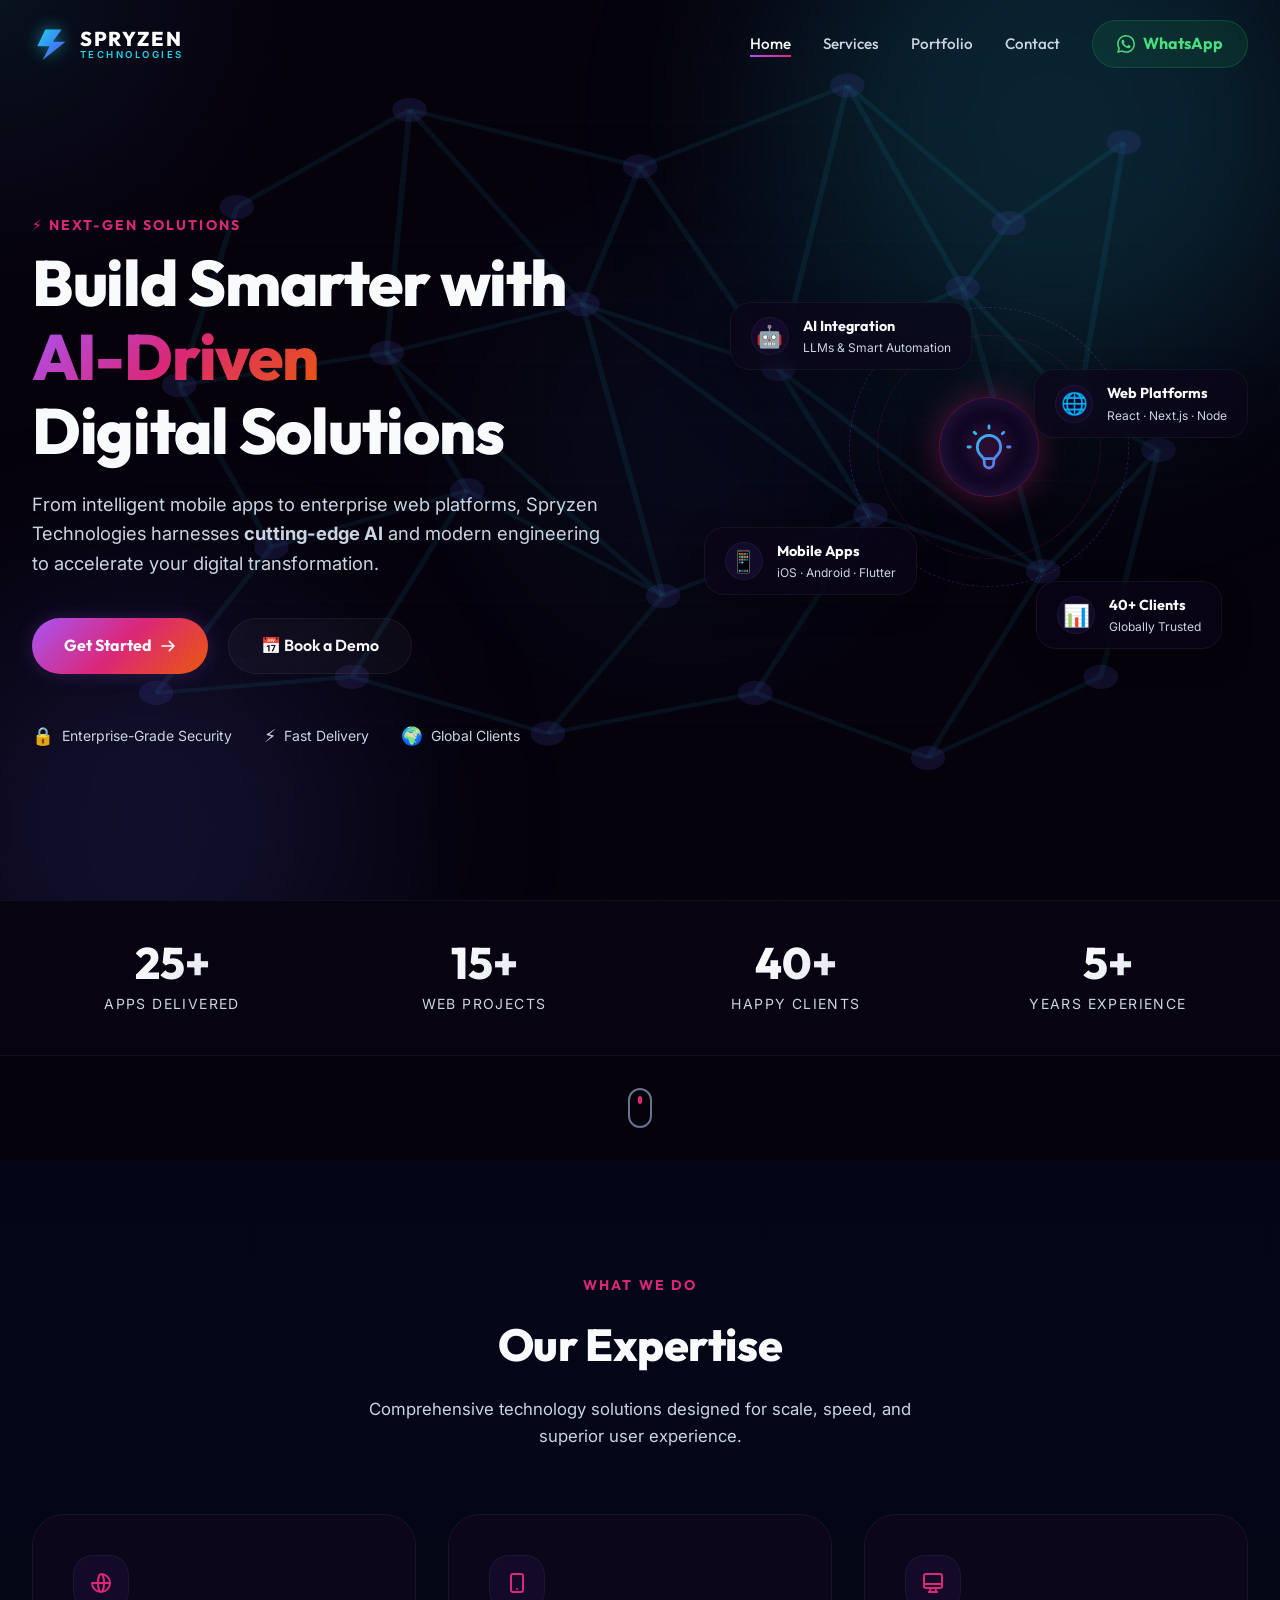
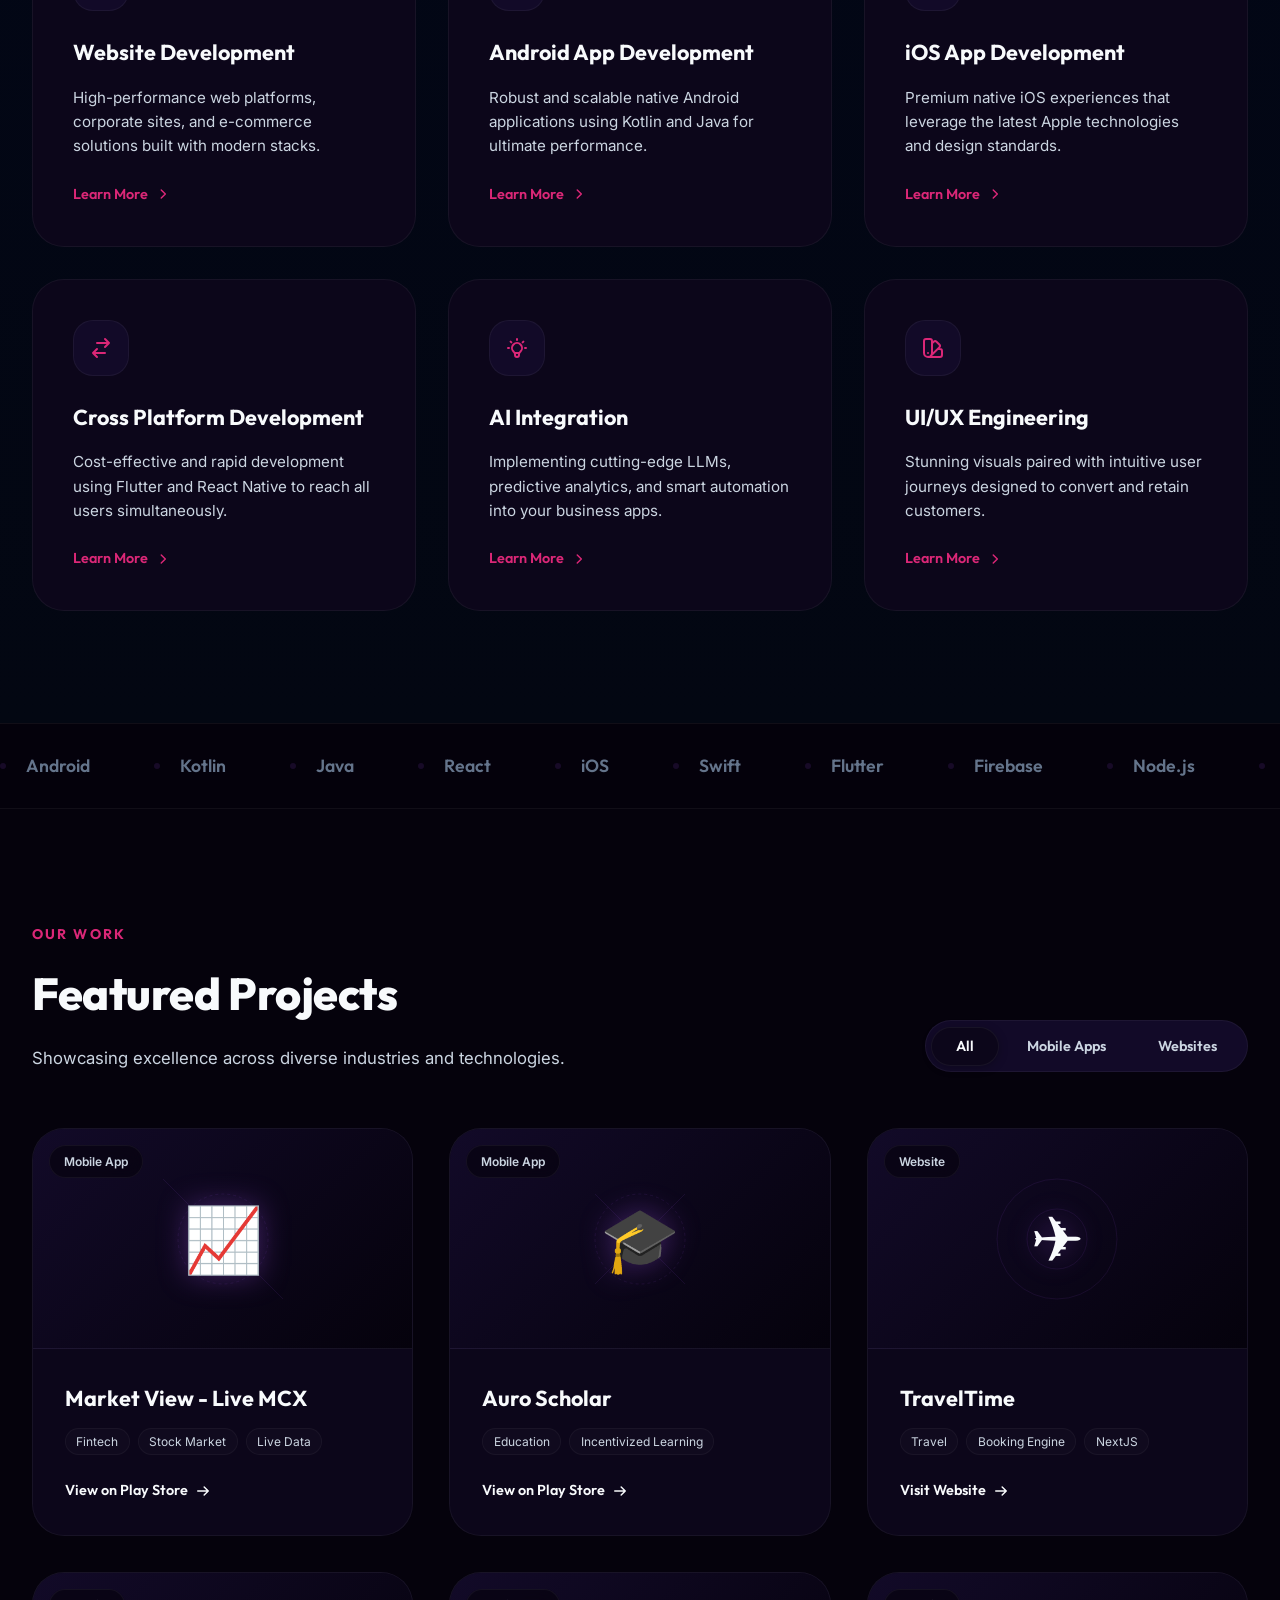
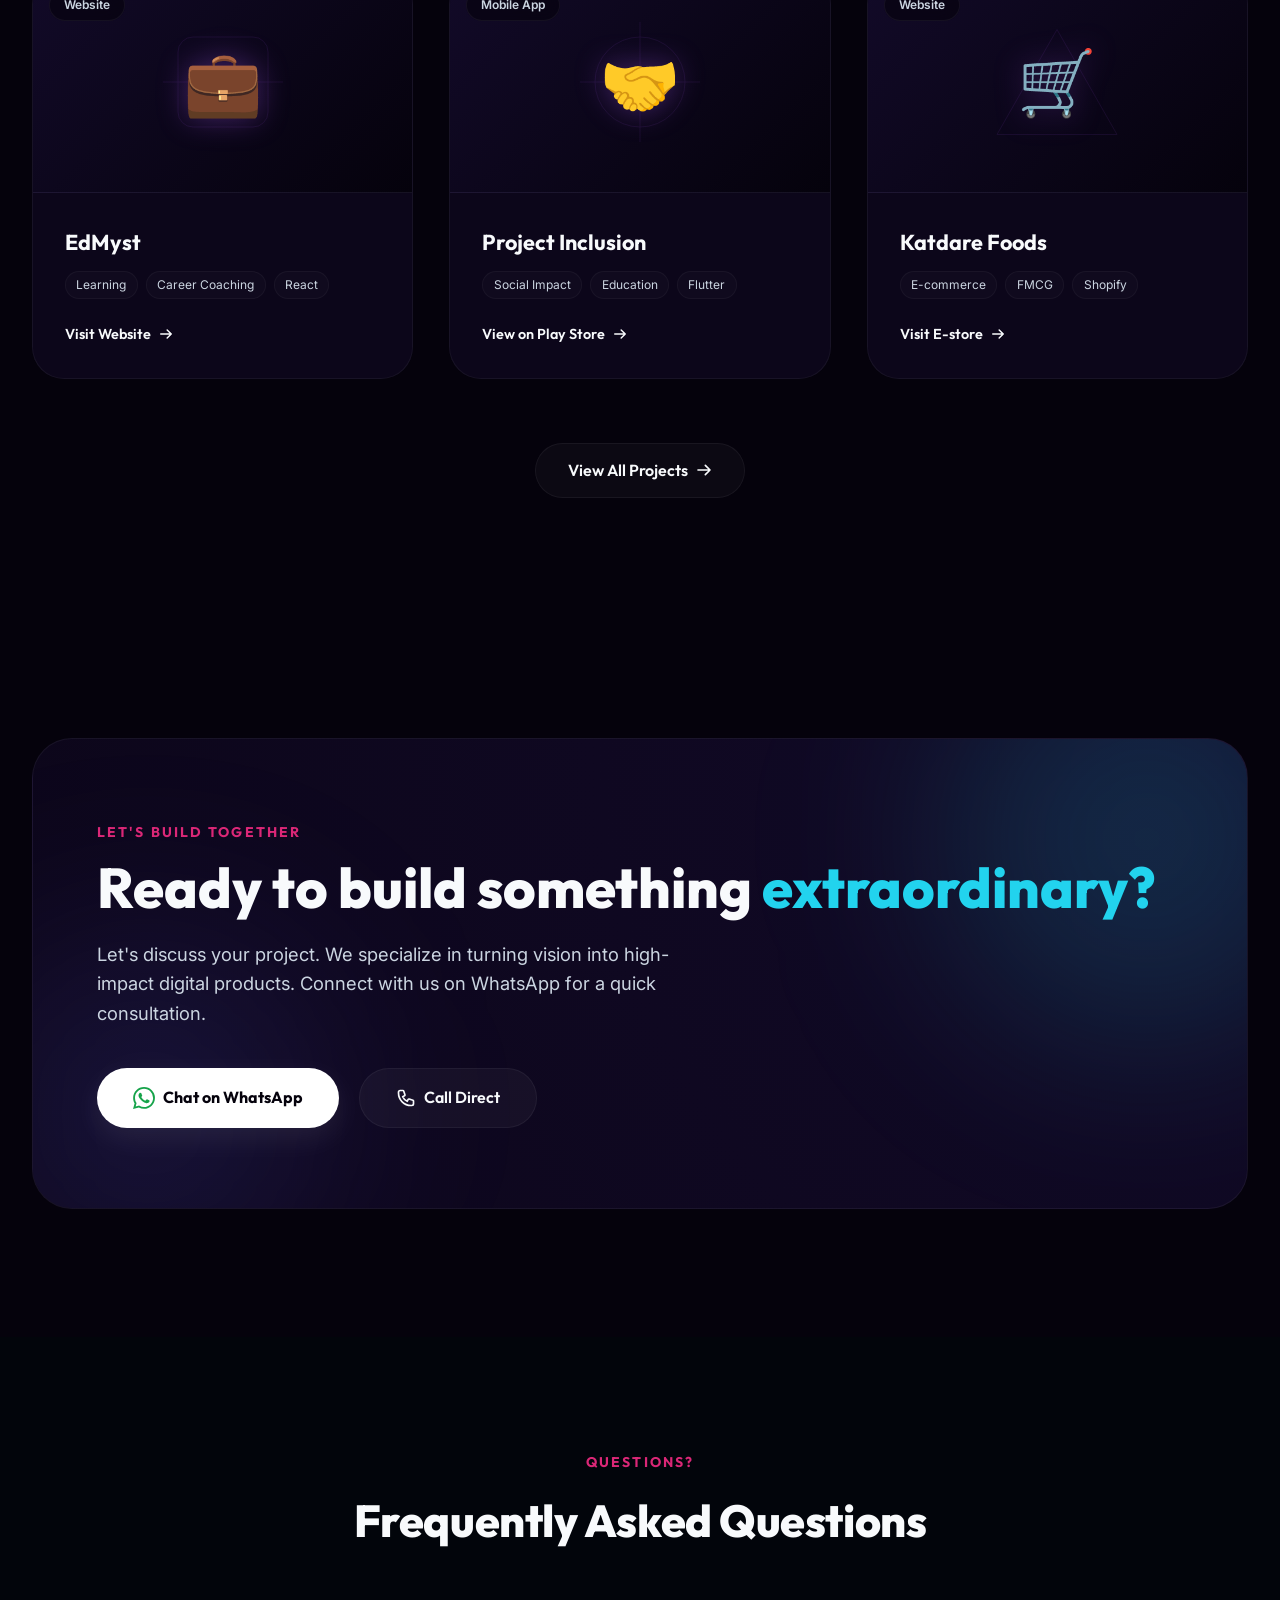
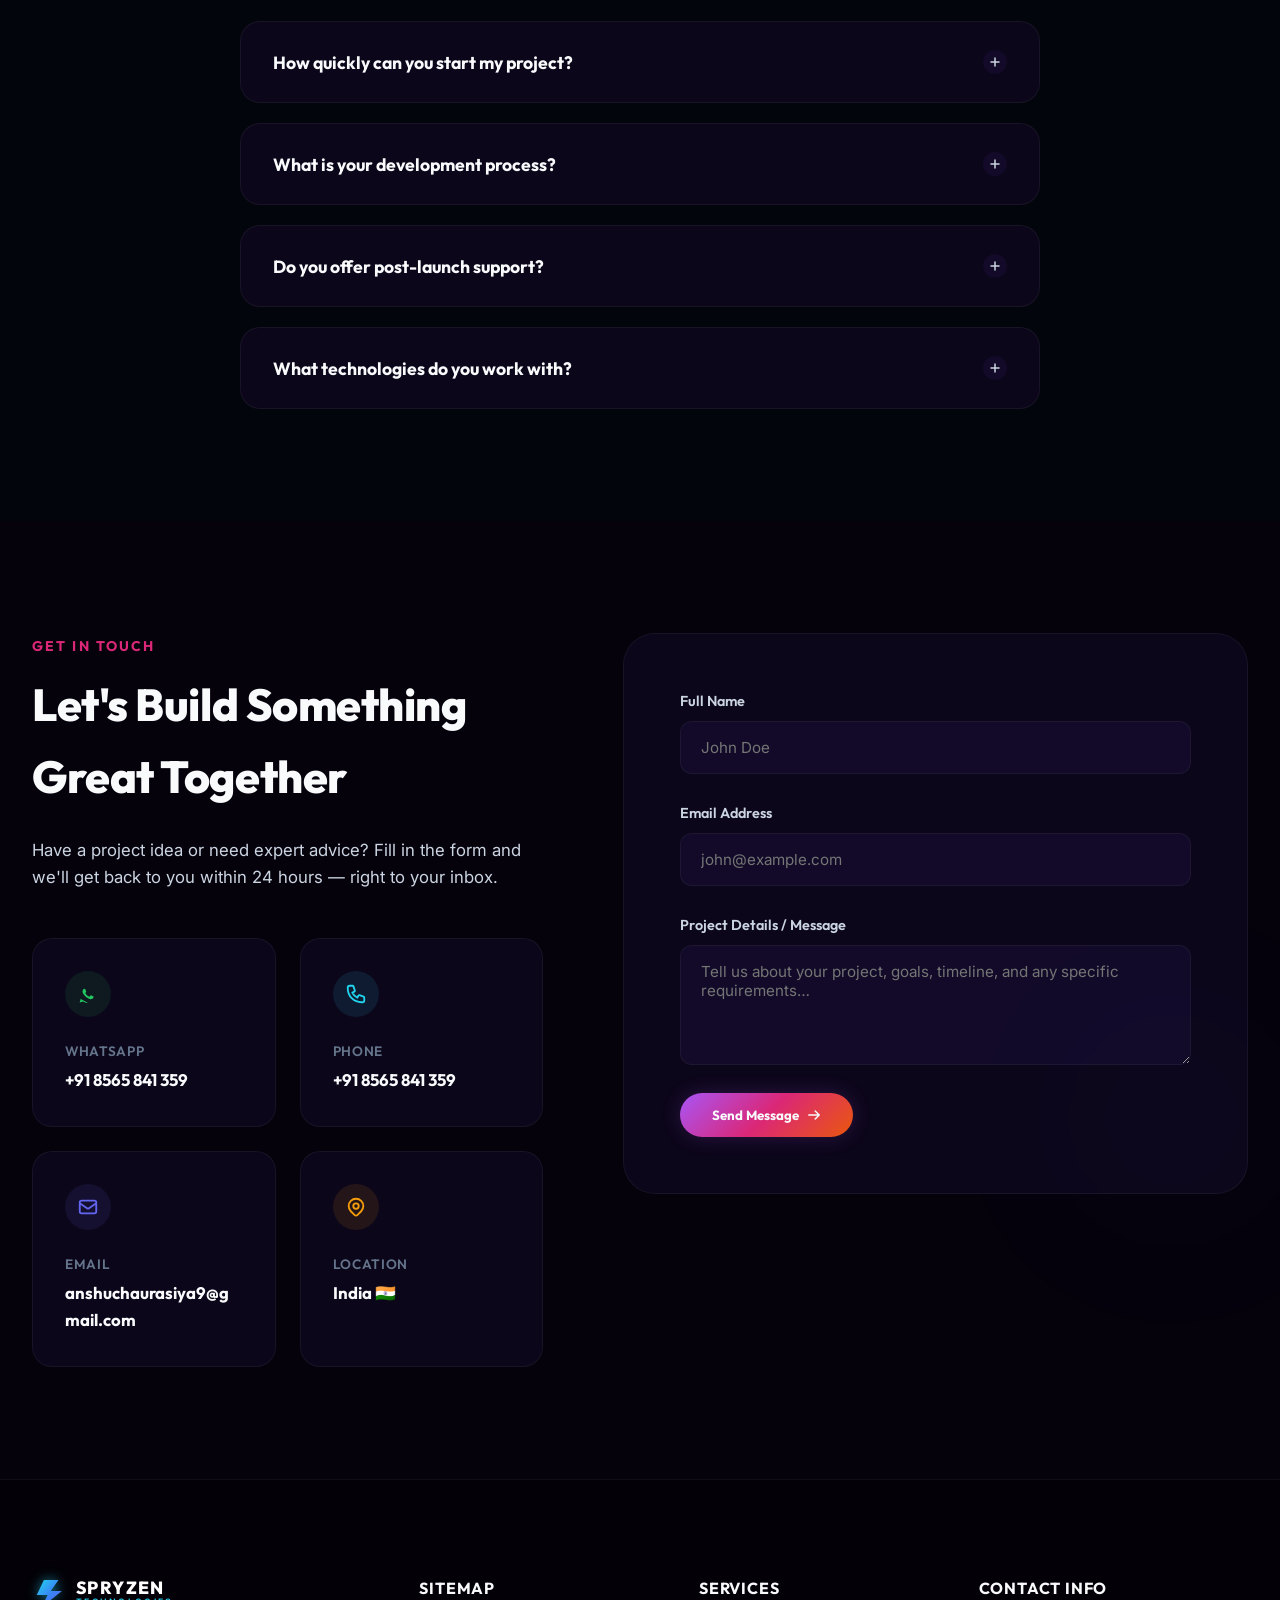
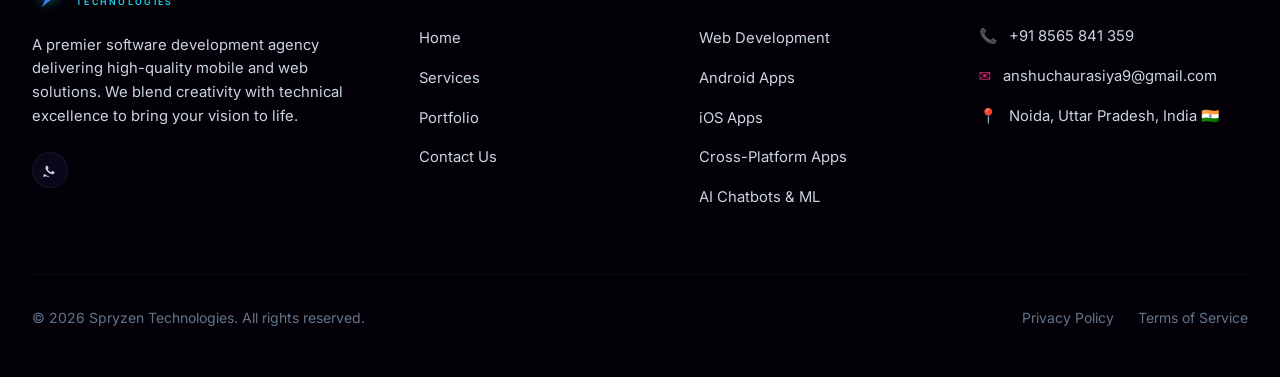
==== index.html @ bd37297d "my website upload" ====
<!DOCTYPE html>
<html lang="en">
<head>
    <meta charset="UTF-8">
    <meta name="viewport" content="width=device-width, initial-scale=1.0">
    <meta name="description" content="Spryzen Technologies — Premier software development agency delivering high-performance mobile apps, web platforms, and AI-integrated solutions.">
    <title>Spryzen Technologies | Excellence in Development</title>
    <link rel="stylesheet" href="style.css">
    <script src="script.js" defer></script>
</head>
<body>

    <!-- Custom Cursor Glow -->
    <div class="cursor-glow" aria-hidden="true"></div>

    <!-- Navigation Bar -->
    <nav class="nav" aria-label="Main navigation">
        <div class="container nav-inner">
            <a href="index.html" class="logo-wrapper" aria-label="Spryzen Technologies home">
                <!-- Vector Gradient Logo -->
                <svg viewBox="0 0 100 100" width="38" height="38" style="filter: drop-shadow(0 0 8px rgba(34,211,238,0.55));">
                    <defs>
                        <linearGradient id="logoGrad" x1="0%" y1="0%" x2="100%" y2="100%">
                            <stop offset="0%" stop-color="#22d3ee" />
                            <stop offset="55%" stop-color="#3b82f6" />
                            <stop offset="100%" stop-color="#6366f1" />
                        </linearGradient>
                    </defs>
                    <path d="M35 12 L78 12 L55 44 L88 44 L28 92 L46 56 L14 56 Z" fill="url(#logoGrad)" />
                </svg>
                <div style="display: flex; flex-direction: column; gap: 1px; line-height: 1;">
                    <span style="font-family: 'Outfit', sans-serif; font-weight: 800; font-size: 1.25rem; letter-spacing: 0.08em; color: #ffffff;">SPRYZEN</span>
                    <span style="font-size: 0.6rem; letter-spacing: 0.26em; font-weight: 600; color: #22d3ee; text-transform: uppercase;">TECHNOLOGIES</span>
                </div>
            </a>

            <!-- Desktop Links -->
            <ul class="nav-links nav-links-desktop" role="list">
                <li><a href="#home" class="nav-link nav-link-active">Home</a></li>
                <li><a href="#services" class="nav-link">Services</a></li>
                <li><a href="#portfolio" class="nav-link">Portfolio</a></li>
                <li><a href="#contact" class="nav-link">Contact</a></li>
                <li>
                    <a id="nav-whatsapp-btn" href="https://wa.me/918565841359" target="_blank" rel="noopener noreferrer" class="btn-whatsapp">
                        <!-- WhatsApp SVGA Icon -->
                        <svg width="18" height="18" fill="currentColor" viewBox="0 0 24 24">
                            <path d="M17.472 14.382c-.297-.149-1.758-.867-2.03-.967-.273-.099-.471-.148-.67.15-.197.297-.767.966-.94 1.164-.173.199-.347.223-.644.075-.297-.15-1.255-.463-2.39-1.475-.883-.788-1.48-1.761-1.653-2.059-.173-.297-.018-.458.13-.606.134-.133.298-.347.446-.52.149-.174.198-.298.298-.497.099-.198.05-.371-.025-.52-.075-.149-.669-1.612-.916-2.207-.242-.579-.487-.5-.669-.51-.173-.008-.371-.01-.57-.01-.198 0-.52.074-.792.372-.272.297-1.04 1.016-1.04 2.479 0 1.462 1.065 2.875 1.213 3.074.149.198 2.096 3.2 5.077 4.487.709.306 1.262.489 1.694.625.712.227 1.36.195 1.871.118.571-.085 1.758-.719 2.006-1.413.248-.694.248-1.289.173-1.413-.074-.124-.272-.198-.57-.347m-5.421 7.403h-.004a9.87 9.87 0 01-5.031-1.378l-.361-.214-3.741.982.998-3.648-.235-.374a9.86 9.86 0 01-1.51-5.26c.001-5.45 4.436-9.884 9.888-9.884 2.64 0 5.122 1.03 6.988 2.898a9.825 9.825 0 012.893 6.994c-.003 5.45-4.437 9.884-9.885 9.884m8.413-18.297A11.815 11.815 0 0012.05 0C5.495 0 .16 5.335.157 11.892c0 2.096.547 4.142 1.588 5.945L.057 24l6.305-1.654a11.882 11.882 0 005.683 1.448h.005c6.554 0 11.89-5.335 11.893-11.893a11.821 11.821 0 00-3.48-8.413Z"/>
                        </svg>
                        <span>WhatsApp</span>
                    </a>
                </li>
            </ul>

            <!-- Mobile Hamburger Button -->
            <button class="hamburger" aria-label="Open menu" aria-expanded="false">
                <span class="ham-line"></span>
                <span class="ham-line"></span>
                <span class="ham-line"></span>
            </button>
        </div>
    </nav>

    <!-- Mobile Navigation Overlay -->
    <ul class="nav-links-mobile nav-links" role="list">
        <li><a href="#home" class="nav-link nav-link-active">Home</a></li>
        <li><a href="#services" class="nav-link">Services</a></li>
        <li><a href="#portfolio" class="nav-link">Portfolio</a></li>
        <li><a href="#contact" class="nav-link">Contact</a></li>
        <li>
            <a href="https://wa.me/918565841359" target="_blank" rel="noopener noreferrer" class="btn-whatsapp">
                <svg width="18" height="18" fill="currentColor" viewBox="0 0 24 24">
                    <path d="M17.472 14.382c-.297-.149-1.758-.867-2.03-.967-.273-.099-.471-.148-.67.15-.197.297-.767.966-.94 1.164-.173.199-.347.223-.644.075-.297-.15-1.255-.463-2.39-1.475-.883-.788-1.48-1.761-1.653-2.059-.173-.297-.018-.458.13-.606.134-.133.298-.347.446-.52.149-.174.198-.298.298-.497.099-.198.05-.371-.025-.52-.075-.149-.669-1.612-.916-2.207-.242-.579-.487-.5-.669-.51-.173-.008-.371-.01-.57-.01-.198 0-.52.074-.792.372-.272.297-1.04 1.016-1.04 2.479 0 1.462 1.065 2.875 1.213 3.074.149.198 2.096 3.2 5.077 4.487.709.306 1.262.489 1.694.625.712.227 1.36.195 1.871.118.571-.085 1.758-.719 2.006-1.413.248-.694.248-1.289.173-1.413-.074-.124-.272-.198-.57-.347m-5.421 7.403h-.004a9.87 9.87 0 01-5.031-1.378l-.361-.214-3.741.982.998-3.648-.235-.374a9.86"/>
                </svg>
                <span>WhatsApp</span>
            </a>
        </li>
    </ul>

    <!-- Hero Section -->
    <header id="home" class="hero">
        <!-- Grid Background -->
        <div class="hero-grid-bg" aria-hidden="true"></div>

        <!-- Glowing Ambient Orbs -->
        <div class="orb orb-cyan" style="width: 550px; height: 550px; top: -150px; right: -50px;" aria-hidden="true"></div>
        <div class="orb orb-indigo" style="width: 450px; height: 450px; bottom: -150px; left: -80px;" aria-hidden="true"></div>
        <div class="orb orb-blue" style="width: 350px; height: 350px; top: 30%; left: 40%; opacity: 0.45;" aria-hidden="true"></div>

        <!-- Neural network graphic -->
        <svg class="hero-neural-svg" viewBox="0 0 100 100" preserveAspectRatio="none" aria-hidden="true">
            <line x1="15" y1="20" x2="30" y2="8" />
            <line x1="30" y1="8" x2="50" y2="15" />
            <line x1="50" y1="15" x2="68" y2="5" />
            <line x1="68" y1="5" x2="82" y2="22" />
            <line x1="82" y1="22" x2="92" y2="12" />
            <line x1="15" y1="20" x2="10" y2="42" />
            <line x1="30" y1="8" x2="28" y2="38" />
            <line x1="50" y1="15" x2="45" y2="32" />
            <line x1="68" y1="5" x2="62" y2="40" />
            <line x1="82" y1="22" x2="78" y2="30" />
            <line x1="92" y1="12" x2="88" y2="45" />
            <line x1="10" y1="42" x2="28" y2="38" />
            <line x1="28" y1="38" x2="45" y2="32" />
            <line x1="45" y1="32" x2="62" y2="40" />
            <line x1="62" y1="40" x2="78" y2="30" />
            <line x1="78" y1="30" x2="88" y2="45" />
            <line x1="10" y1="42" x2="18" y2="62" />
            <line x1="28" y1="38" x2="35" y2="55" />
            <line x1="45" y1="32" x2="52" y2="68" />
            <line x1="62" y1="40" x2="70" y2="58" />
            <line x1="78" y1="30" x2="85" y2="65" />
            <line x1="88" y1="45" x2="95" y2="50" />
            <line x1="18" y1="62" x2="35" y2="55" />
            <line x1="35" y1="55" x2="52" y2="68" />
            <line x1="52" y1="68" x2="70" y2="58" />
            <line x1="70" y1="58" x2="85" y2="65" />
            <line x1="85" y1="65" x2="95" y2="50" />
            <line x1="18" y1="62" x2="8" y2="80" />
            <line x1="35" y1="55" x2="25" y2="78" />
            <line x1="52" y1="68" x2="42" y2="85" />
            <line x1="70" y1="58" x2="60" y2="80" />
            <line x1="85" y1="65" x2="75" y2="88" />
            <line x1="95" y1="50" x2="90" y2="78" />
            <line x1="8" y1="80" x2="25" y2="78" />
            <line x1="25" y1="78" x2="42" y2="85" />
            <line x1="42" y1="85" x2="60" y2="80" />
            <line x1="60" y1="80" x2="75" y2="88" />
            <line x1="75" y1="88" x2="90" y2="78" />
            <line x1="30" y1="8" x2="45" y2="32" />
            <line x1="50" y1="15" x2="62" y2="40" />
            <line x1="68" y1="5" x2="78" y2="30" />
            <line x1="28" y1="38" x2="52" y2="68" />
            <line x1="45" y1="32" x2="70" y2="58" />
            <line x1="62" y1="40" x2="85" y2="65" />

            <!-- Neural nodes -->
            <circle cx="15" cy="20" r="1.5" />
            <circle cx="30" cy="8" r="1.5" />
            <circle cx="50" cy="15" r="1.5" />
            <circle cx="68" cy="5" r="1.5" />
            <circle cx="82" cy="22" r="1.5" />
            <circle cx="92" cy="12" r="1.5" />
            <circle cx="10" cy="42" r="1.5" />
            <circle cx="28" cy="38" r="1.5" />
            <circle cx="45" cy="32" r="1.5" />
            <circle cx="62" cy="40" r="1.5" />
            <circle cx="78" cy="30" r="1.5" />
            <circle cx="88" cy="45" r="1.5" />
            <circle cx="18" cy="62" r="1.5" />
            <circle cx="35" cy="55" r="1.5" />
            <circle cx="52" cy="68" r="1.5" />
            <circle cx="70" cy="58" r="1.5" />
            <circle cx="85" cy="65" r="1.5" />
            <circle cx="95" cy="50" r="1.5" />
            <circle cx="8" cy="80" r="1.5" />
            <circle cx="25" cy="78" r="1.5" />
            <circle cx="42" cy="85" r="1.5" />
            <circle cx="60" cy="80" r="1.5" />
            <circle cx="75" cy="88" r="1.5" />
            <circle cx="90" cy="78" r="1.5" />
        </svg>

        <div class="container hero-container">
            <!-- Hero Left Side Content -->
            <div class="hero-left">
                <span class="section-tag">⚡ Next-Gen Solutions</span>
                <h1 id="hero-heading" class="hero-title font-display">
                    Build Smarter with <span class="hero-title-block"><span class="gradient-text">AI-Driven</span></span> Digital Solutions
                </h1>
                <p class="hero-subtitle">
                    From intelligent mobile apps to enterprise web platforms, Spryzen Technologies harnesses <strong>cutting-edge AI</strong> and modern engineering to accelerate your digital transformation.
                </p>
                <div class="hero-cta-group">
                    <a href="https://wa.me/918565841359" target="_blank" rel="noopener noreferrer" class="btn-primary" id="hero-getstarted-btn">
                        <span>Get Started</span>
                        <svg width="16" height="16" fill="none" viewBox="0 0 24 24" stroke="currentColor" stroke-width="2.5">
                            <path stroke-linecap="round" stroke-linejoin="round" d="M14 5l7 7m0 0l-7 7m7-7H3"/>
                        </svg>
                    </a>
                    <a href="#contact" class="btn-secondary" id="hero-demo-btn">
                        <span>📅 Book a Demo</span>
                    </a>
                </div>
                <!-- Trust Indicators -->
                <div class="hero-trust">
                    <div class="hero-trust-item">
                        <span>🔒</span>
                        <span>Enterprise-Grade Security</span>
                    </div>
                    <div class="hero-trust-item">
                        <span>⚡</span>
                        <span>Fast Delivery</span>
                    </div>
                    <div class="hero-trust-item">
                        <span>🌍</span>
                        <span>Global Clients</span>
                    </div>
                </div>
            </div>

            <!-- Hero Right Side Visuals -->
            <div class="hero-right" aria-hidden="true">
                <div class="hero-ai-orb">
                    <div class="hero-ai-orb-ring"></div>
                    <div class="hero-ai-orb-ring hero-ai-orb-ring-2"></div>
                    <div class="hero-ai-orb-core">
                        <svg width="56" height="56" fill="none" viewBox="0 0 24 24" stroke="url(#aiGrad)" stroke-width="1.2">
                            <defs>
                                <linearGradient id="aiGrad" x1="0" y1="0" x2="1" y2="1">
                                    <stop offset="0%" stop-color="#22d3ee" />
                                    <stop offset="100%" stop-color="#6366f1" />
                                </linearGradient>
                            </defs>
                            <path stroke-linecap="round" stroke-linejoin="round" d="M9.663 17h4.673M12 3v1m6.364 1.636l-.707.707M21 12h-1M4 12H3m3.343-5.657l-.707-.707m2.828 9.9a5 5 0 117.072 0l-.548.547A3.374 3.374 0 0014 18.469V19a2 2 0 11-4 0v-.531c0-.895-.356-1.754-.988-2.386l-.548-.547z"/>
                        </svg>
                    </div>
                </div>

                <!-- Floating Cards -->
                <div class="hero-float-cards">
                    <div class="hfc hfc-1">
                        <span class="hfc-icon">🤖</span>
                        <div>
                            <div class="hfc-title">AI Integration</div>
                            <div class="hfc-sub">LLMs & Smart Automation</div>
                        </div>
                    </div>
                    <div class="hfc hfc-2">
                        <span class="hfc-icon">📱</span>
                        <div>
                            <div class="hfc-title">Mobile Apps</div>
                            <div class="hfc-sub">iOS · Android · Flutter</div>
                        </div>
                    </div>
                    <div class="hfc hfc-3">
                        <span class="hfc-icon">🌐</span>
                        <div>
                            <div class="hfc-title">Web Platforms</div>
                            <div class="hfc-sub">React · Next.js · Node</div>
                        </div>
                    </div>
                    <div class="hfc hfc-4">
                        <span class="hfc-icon">📊</span>
                        <div>
                            <div class="hfc-title">40+ Clients</div>
                            <div class="hfc-sub">Globally Trusted</div>
                        </div>
                    </div>
                </div>
            </div>
        </div>
    </header>

    <!-- Stats Bar Section -->
    <div class="hero-stats-bar">
        <div class="container">
            <div class="stats-row reveal">
                <div class="stat-item">
                    <div class="stat-number">25+</div>
                    <div class="stat-label">Apps Delivered</div>
                </div>
                <div class="stat-item">
                    <div class="stat-number">15+</div>
                    <div class="stat-label">Web Projects</div>
                </div>
                <div class="stat-item">
                    <div class="stat-number">40+</div>
                    <div class="stat-label">Happy Clients</div>
                </div>
                <div class="stat-item">
                    <div class="stat-number">5+</div>
                    <div class="stat-label">Years Experience</div>
                </div>
            </div>
        </div>
    </div>

    <!-- Mouse Scroll Indicator Cue -->
    <div class="scroll-cue reveal" aria-hidden="true">
        <div class="scroll-cue-mouse">
            <div class="scroll-cue-wheel"></div>
        </div>
    </div>

    <!-- Services Overview Section -->
    <section id="services" class="section" style="background: linear-gradient(to bottom, #020617, #030712);">
        <div class="container">
            <div class="reveal" style="text-align: center; margin-bottom: 4rem;">
                <span class="section-tag">What We Do</span>
                <h2 class="section-title font-display">Our Expertise</h2>
                <p class="section-subtitle" style="margin: 0 auto;">
                    Comprehensive technology solutions designed for scale, speed, and superior user experience.
                </p>
            </div>

            <div class="services-grid reveal">
                <!-- Website Development -->
                <div class="svc-card">
                    <div class="svc-icon-wrapper">
                        <!-- Web Icon -->
                        <svg width="24" height="24" fill="none" viewBox="0 0 24 24" stroke="currentColor" stroke-width="2">
                            <path stroke-linecap="round" stroke-linejoin="round" d="M21 12a9 9 0 01-9 9m9-9a9 9 0 00-9-9m9 9H3m9 9a9 9 0 01-9-9m9 9c1.657 0 3-4.03 3-9s-1.343-9-3-9m0 18c-1.657 0-3-4.03-3-9s1.343-9 3-9m-9 9h18"/>
                        </svg>
                    </div>
                    <h3 class="svc-title">Website Development</h3>
                    <p class="svc-desc">High-performance web platforms, corporate sites, and e-commerce solutions built with modern stacks.</p>
                    <a href="services.html#web" class="svc-link">
                        <span>Learn More</span>
                        <svg width="14" height="14" fill="none" viewBox="0 0 24 24" stroke="currentColor" stroke-width="2.5">
                            <path stroke-linecap="round" stroke-linejoin="round" d="M9 5l7 7-7 7"/>
                        </svg>
                    </a>
                </div>

                <!-- Android Development -->
                <div class="svc-card">
                    <div class="svc-icon-wrapper">
                        <!-- Android SVG -->
                        <svg width="24" height="24" fill="none" viewBox="0 0 24 24" stroke="currentColor" stroke-width="2">
                            <path stroke-linecap="round" stroke-linejoin="round" d="M12 18h.01M8 21h8a2 2 0 002-2V5a2 2 0 00-2-2H8a2 2 0 00-2 2v14a2 2 0 002 2z"/>
                        </svg>
                    </div>
                    <h3 class="svc-title">Android App Development</h3>
                    <p class="svc-desc">Robust and scalable native Android applications using Kotlin and Java for ultimate performance.</p>
                    <a href="services.html#android" class="svc-link">
                        <span>Learn More</span>
                        <svg width="14" height="14" fill="none" viewBox="0 0 24 24" stroke="currentColor" stroke-width="2.5">
                            <path stroke-linecap="round" stroke-linejoin="round" d="M9 5l7 7-7 7"/>
                        </svg>
                    </a>
                </div>

                <!-- iOS App Development -->
                <div class="svc-card">
                    <div class="svc-icon-wrapper">
                        <!-- iOS SVG -->
                        <svg width="24" height="24" fill="none" viewBox="0 0 24 24" stroke="currentColor" stroke-width="2">
                            <path stroke-linecap="round" stroke-linejoin="round" d="M9.75 17L9 20l-1 1h8l-1-1-.75-3M3 13h18M5 17h14a2 2 0 002-2V5a2 2 0 00-2-2H5a2 2 0 00-2 2v10a2 2 0 002 2z"/>
                        </svg>
                    </div>
                    <h3 class="svc-title">iOS App Development</h3>
                    <p class="svc-desc">Premium native iOS experiences that leverage the latest Apple technologies and design standards.</p>
                    <a href="services.html#ios" class="svc-link">
                        <span>Learn More</span>
                        <svg width="14" height="14" fill="none" viewBox="0 0 24 24" stroke="currentColor" stroke-width="2.5">
                            <path stroke-linecap="round" stroke-linejoin="round" d="M9 5l7 7-7 7"/>
                        </svg>
                    </a>
                </div>

                <!-- Cross Platform Development -->
                <div class="svc-card">
                    <div class="svc-icon-wrapper">
                        <!-- Cross Platform Icon -->
                        <svg width="24" height="24" fill="none" viewBox="0 0 24 24" stroke="currentColor" stroke-width="2">
                            <path stroke-linecap="round" stroke-linejoin="round" d="M8 7h12m0 0l-4-4m4 4l-4 4m0 6H4m0 0l4 4m-4-4l4-4"/>
                        </svg>
                    </div>
                    <h3 class="svc-title">Cross Platform Development</h3>
                    <p class="svc-desc">Cost-effective and rapid development using Flutter and React Native to reach all users simultaneously.</p>
                    <a href="services.html#cross" class="svc-link">
                        <span>Learn More</span>
                        <svg width="14" height="14" fill="none" viewBox="0 0 24 24" stroke="currentColor" stroke-width="2.5">
                            <path stroke-linecap="round" stroke-linejoin="round" d="M9 5l7 7-7 7"/>
                        </svg>
                    </a>
                </div>

                <!-- AI Integration -->
                <div class="svc-card">
                    <div class="svc-icon-wrapper">
                        <!-- AI Icon -->
                        <svg width="24" height="24" fill="none" viewBox="0 0 24 24" stroke="currentColor" stroke-width="2">
                            <path stroke-linecap="round" stroke-linejoin="round" d="M9.663 17h4.673M12 3v1m6.364 1.636l-.707.707M21 12h-1M4 12H3m3.343-5.657l-.707-.707m2.828 9.9a5 5 0 117.072 0l-.548.547A3.374 3.374 0 0014 18.469V19a2 2 0 11-4 0v-.531c0-.895-.356-1.754-.988-2.386l-.548-.547z"/>
                        </svg>
                    </div>
                    <h3 class="svc-title">AI Integration</h3>
                    <p class="svc-desc">Implementing cutting-edge LLMs, predictive analytics, and smart automation into your business apps.</p>
                    <a href="services.html#ai" class="svc-link">
                        <span>Learn More</span>
                        <svg width="14" height="14" fill="none" viewBox="0 0 24 24" stroke="currentColor" stroke-width="2.5">
                            <path stroke-linecap="round" stroke-linejoin="round" d="M9 5l7 7-7 7"/>
                        </svg>
                    </a>
                </div>

                <!-- UI/UX Engineering -->
                <div class="svc-card">
                    <div class="svc-icon-wrapper">
                        <!-- UI/UX Icon -->
                        <svg width="24" height="24" fill="none" viewBox="0 0 24 24" stroke="currentColor" stroke-width="2">
                            <path stroke-linecap="round" stroke-linejoin="round" d="M7 21a4 4 0 01-4-4V5a2 2 0 012-2h4a2 2 0 012 2v12a4 4 0 01-4 4zm0 0h12a2 2 0 002-2v-4a2 2 0 00-2-2h-2.343M11 7.343l1.657-1.657a2 2 0 012.828 0l2.829 2.829a2 2 0 010 2.828l-8.486 8.485M7 17h.01"/>
                        </svg>
                    </div>
                    <h3 class="svc-title">UI/UX Engineering</h3>
                    <p class="svc-desc">Stunning visuals paired with intuitive user journeys designed to convert and retain customers.</p>
                    <a href="services.html#uiux" class="svc-link">
                        <span>Learn More</span>
                        <svg width="14" height="14" fill="none" viewBox="0 0 24 24" stroke="currentColor" stroke-width="2.5">
                            <path stroke-linecap="round" stroke-linejoin="round" d="M9 5l7 7-7 7"/>
                        </svg>
                    </a>
                </div>
            </div>
        </div>
    </section>

    <!-- Moving Tech Stack Marquee Section -->
    <section class="marquee-section" aria-label="Our Technology Stack">
        <div class="marquee-track">
            <span class="marquee-item"><span class="marquee-dot"></span>Android</span>
            <span class="marquee-item"><span class="marquee-dot"></span>Kotlin</span>
            <span class="marquee-item"><span class="marquee-dot"></span>Java</span>
            <span class="marquee-item"><span class="marquee-dot"></span>React</span>
            <span class="marquee-item"><span class="marquee-dot"></span>iOS</span>
            <span class="marquee-item"><span class="marquee-dot"></span>Swift</span>
            <span class="marquee-item"><span class="marquee-dot"></span>Flutter</span>
            <span class="marquee-item"><span class="marquee-dot"></span>Firebase</span>
            <span class="marquee-item"><span class="marquee-dot"></span>Node.js</span>
            <span class="marquee-item"><span class="marquee-dot"></span>PostgreSQL</span>
            <span class="marquee-item"><span class="marquee-dot"></span>AWS</span>
            <span class="marquee-item"><span class="marquee-dot"></span>AI / LLM</span>
            <span class="marquee-item"><span class="marquee-dot"></span>Next.js</span>
            <span class="marquee-item"><span class="marquee-dot"></span>TypeScript</span>
            <!-- Duplicate for infinite scroll loop -->
            <span class="marquee-item"><span class="marquee-dot"></span>Android</span>
            <span class="marquee-item"><span class="marquee-dot"></span>Kotlin</span>
            <span class="marquee-item"><span class="marquee-dot"></span>Java</span>
            <span class="marquee-item"><span class="marquee-dot"></span>React</span>
            <span class="marquee-item"><span class="marquee-dot"></span>iOS</span>
            <span class="marquee-item"><span class="marquee-dot"></span>Swift</span>
            <span class="marquee-item"><span class="marquee-dot"></span>Flutter</span>
            <span class="marquee-item"><span class="marquee-dot"></span>Firebase</span>
            <span class="marquee-item"><span class="marquee-dot"></span>Node.js</span>
            <span class="marquee-item"><span class="marquee-dot"></span>PostgreSQL</span>
            <span class="marquee-item"><span class="marquee-dot"></span>AWS</span>
            <span class="marquee-item"><span class="marquee-dot"></span>AI / LLM</span>
            <span class="marquee-item"><span class="marquee-dot"></span>Next.js</span>
            <span class="marquee-item"><span class="marquee-dot"></span>TypeScript</span>
        </div>
    </section>

    <!-- Portfolio Section -->
    <section id="portfolio" class="section">
        <div class="container">
            <div class="portfolio-header-row reveal">
                <div>
                    <span class="section-tag">Our Work</span>
                    <h2 class="section-title font-display">Featured Projects</h2>
                    <p class="section-subtitle" style="margin-bottom: 0;">
                        Showcasing excellence across diverse industries and technologies.
                    </p>
                </div>
                <!-- Categories filter -->
                <div class="portfolio-filters" role="group" aria-label="Filter projects by category">
                    <button class="filter-btn active" aria-pressed="true">All</button>
                    <button class="filter-btn" aria-pressed="false" data-filter="Mobile Apps">Mobile Apps</button>
                    <button class="filter-btn" aria-pressed="false" data-filter="Websites">Websites</button>
                </div>
            </div>

            <!-- Projects Grid -->
            <div class="portfolio-grid reveal">
                <!-- Market View -->
                <div class="project-card" data-category="Mobile Apps">
                    <div class="project-img-wrapper">
                        <!-- Abstract neural lines background inside image wrapper -->
                        <svg class="project-card-bg-pattern" viewBox="0 0 100 100" fill="none" stroke="currentColor" stroke-width="0.5">
                            <circle cx="50" cy="50" r="30" stroke-dasharray="2" />
                            <line x1="10" y1="10" x2="90" y2="90" />
                        </svg>
                        <div class="project-device-icon">📈</div>
                        <span class="project-category-label">Mobile App</span>
                    </div>
                    <div class="project-card-body">
                        <h3 class="project-title">Market View - Live MCX</h3>
                        <div class="project-tags">
                            <span class="project-tag">Fintech</span>
                            <span class="project-tag">Stock Market</span>
                            <span class="project-tag">Live Data</span>
                        </div>
                        <a href="https://play.google.com/store/search?q=market%20view&c=apps&hl=en_IN" target="_blank" rel="noopener noreferrer" class="project-link-btn">
                            <span>View on Play Store</span>
                            <svg width="14" height="14" fill="none" viewBox="0 0 24 24" stroke="currentColor" stroke-width="2.5">
                                <path stroke-linecap="round" stroke-linejoin="round" d="M14 5l7 7m0 0l-7 7m7-7H3"/>
                            </svg>
                        </a>
                    </div>
                </div>

                <!-- Auro Scholar -->
                <div class="project-card" data-category="Mobile Apps">
                    <div class="project-img-wrapper">
                        <svg class="project-card-bg-pattern" viewBox="0 0 100 100" fill="none" stroke="currentColor" stroke-width="0.5">
                            <circle cx="50" cy="50" r="30" stroke-dasharray="2" />
                            <path d="M20 20 L80 80 M80 20 L20 80" />
                        </svg>
                        <div class="project-device-icon">🎓</div>
                        <span class="project-category-label">Mobile App</span>
                    </div>
                    <div class="project-card-body">
                        <h3 class="project-title">Auro Scholar</h3>
                        <div class="project-tags">
                            <span class="project-tag">Education</span>
                            <span class="project-tag">Incentivized Learning</span>
                        </div>
                        <a href="https://play.google.com/store/apps/details?id=com.auro.application" target="_blank" rel="noopener noreferrer" class="project-link-btn">
                            <span>View on Play Store</span>
                            <svg width="14" height="14" fill="none" viewBox="0 0 24 24" stroke="currentColor" stroke-width="2.5">
                                <path stroke-linecap="round" stroke-linejoin="round" d="M14 5l7 7m0 0l-7 7m7-7H3"/>
                            </svg>
                        </a>
                    </div>
                </div>

                <!-- TravelTime -->
                <div class="project-card" data-category="Websites">
                    <div class="project-img-wrapper">
                        <svg class="project-card-bg-pattern" viewBox="0 0 100 100" fill="none" stroke="currentColor" stroke-width="0.5">
                            <circle cx="50" cy="50" r="40" />
                            <circle cx="50" cy="50" r="20" />
                        </svg>
                        <div class="project-device-icon">✈️</div>
                        <span class="project-category-label">Website</span>
                    </div>
                    <div class="project-card-body">
                        <h3 class="project-title">TravelTime</h3>
                        <div class="project-tags">
                            <span class="project-tag">Travel</span>
                            <span class="project-tag">Booking Engine</span>
                            <span class="project-tag">NextJS</span>
                        </div>
                        <a href="https://www.traveltime.co.in/home" target="_blank" rel="noopener noreferrer" class="project-link-btn">
                            <span>Visit Website</span>
                            <svg width="14" height="14" fill="none" viewBox="0 0 24 24" stroke="currentColor" stroke-width="2.5">
                                <path stroke-linecap="round" stroke-linejoin="round" d="M14 5l7 7m0 0l-7 7m7-7H3"/>
                            </svg>
                        </a>
                    </div>
                </div>

                <!-- EdMyst -->
                <div class="project-card" data-category="Websites">
                    <div class="project-img-wrapper">
                        <svg class="project-card-bg-pattern" viewBox="0 0 100 100" fill="none" stroke="currentColor" stroke-width="0.5">
                            <rect x="20" y="20" width="60" height="60" rx="10" />
                            <line x1="10" y1="50" x2="90" y2="50" />
                        </svg>
                        <div class="project-device-icon">💼</div>
                        <span class="project-category-label">Website</span>
                    </div>
                    <div class="project-card-body">
                        <h3 class="project-title">EdMyst</h3>
                        <div class="project-tags">
                            <span class="project-tag">Learning</span>
                            <span class="project-tag">Career Coaching</span>
                            <span class="project-tag">React</span>
                        </div>
                        <a href="https://edmyst.com/" target="_blank" rel="noopener noreferrer" class="project-link-btn">
                            <span>Visit Website</span>
                            <svg width="14" height="14" fill="none" viewBox="0 0 24 24" stroke="currentColor" stroke-width="2.5">
                                <path stroke-linecap="round" stroke-linejoin="round" d="M14 5l7 7m0 0l-7 7m7-7H3"/>
                            </svg>
                        </a>
                    </div>
                </div>

                <!-- Project Inclusion -->
                <div class="project-card" data-category="Mobile Apps">
                    <div class="project-img-wrapper">
                        <svg class="project-card-bg-pattern" viewBox="0 0 100 100" fill="none" stroke="currentColor" stroke-width="0.5">
                            <circle cx="50" cy="50" r="30" />
                            <path d="M50 10 L50 90 M10 50 L90 50" />
                        </svg>
                        <div class="project-device-icon">🤝</div>
                        <span class="project-category-label">Mobile App</span>
                    </div>
                    <div class="project-card-body">
                        <h3 class="project-title">Project Inclusion</h3>
                        <div class="project-tags">
                            <span class="project-tag">Social Impact</span>
                            <span class="project-tag">Education</span>
                            <span class="project-tag">Flutter</span>
                        </div>
                        <a href="https://play.google.com/store/apps/details?id=com.pi.ProjectInclusion" target="_blank" rel="noopener noreferrer" class="project-link-btn">
                            <span>View on Play Store</span>
                            <svg width="14" height="14" fill="none" viewBox="0 0 24 24" stroke="currentColor" stroke-width="2.5">
                                <path stroke-linecap="round" stroke-linejoin="round" d="M14 5l7 7m0 0l-7 7m7-7H3"/>
                            </svg>
                        </a>
                    </div>
                </div>

                <!-- Katdare Foods -->
                <div class="project-card" data-category="Websites">
                    <div class="project-img-wrapper">
                        <svg class="project-card-bg-pattern" viewBox="0 0 100 100" fill="none" stroke="currentColor" stroke-width="0.5">
                            <polygon points="50,15 90,85 10,85" />
                        </svg>
                        <div class="project-device-icon">🛒</div>
                        <span class="project-category-label">Website</span>
                    </div>
                    <div class="project-card-body">
                        <h3 class="project-title">Katdare Foods</h3>
                        <div class="project-tags">
                            <span class="project-tag">E-commerce</span>
                            <span class="project-tag">FMCG</span>
                            <span class="project-tag">Shopify</span>
                        </div>
                        <a href="https://www.katdarefoods.in/" target="_blank" rel="noopener noreferrer" class="project-link-btn">
                            <span>Visit E-store</span>
                            <svg width="14" height="14" fill="none" viewBox="0 0 24 24" stroke="currentColor" stroke-width="2.5">
                                <path stroke-linecap="round" stroke-linejoin="round" d="M14 5l7 7m0 0l-7 7m7-7H3"/>
                            </svg>
                        </a>
                    </div>
                </div>
            </div>

            <!-- View all projects CTA -->
            <div class="reveal" style="text-align: center; margin-top: 4rem;">
                <a href="portfolio.html" class="btn-secondary">
                    <span>View All Projects</span>
                    <svg width="16" height="16" fill="none" viewBox="0 0 24 24" stroke="currentColor" stroke-width="2.5">
                        <path stroke-linecap="round" stroke-linejoin="round" d="M14 5l7 7m0 0l-7 7m7-7H3"/>
                    </svg>
                </a>
            </div>
        </div>
    </section>

    <!-- Call to Action Banner -->
    <section class="cta-section">
        <div class="container">
            <div class="cta-card reveal">
                <div class="orb orb-cyan" style="width: 400px; height: 400px; top: -100px; right: -100px;" aria-hidden="true"></div>
                <div class="orb orb-indigo" style="width: 350px; height: 350px; bottom: -80px; left: -60px;" aria-hidden="true"></div>
                
                <div style="position: relative; z-index: 1;">
                    <span class="section-tag">Let's Build Together</span>
                    <h2 class="cta-title font-display">Ready to build something <span class="text-cyan">extraordinary?</span></h2>
                    <p class="cta-subtitle">
                        Let's discuss your project. We specialize in turning vision into high-impact digital products. Connect with us on WhatsApp for a quick consultation.
                    </p>
                    <div class="cta-btns">
                        <a href="https://wa.me/918565841359" target="_blank" rel="noopener noreferrer" class="btn-cta-primary">
                            <!-- WhatsApp Green Icon -->
                            <svg width="22" height="22" fill="#16a34a" viewBox="0 0 24 24">
                                <path d="M17.472 14.382c-.297-.149-1.758-.867-2.03-.967-.273-.099-.471-.148-.67.15-.197.297-.767.966-.94 1.164-.173.199-.347.223-.644.075-.297-.15-1.255-.463-2.39-1.475-.883-.788-1.48-1.761-1.653-2.059-.173-.297-.018-.458.13-.606.134-.133.298-.347.446-.52.149-.174.198-.298.298-.497.099-.198.05-.371-.025-.52-.075-.149-.669-1.612-.916-2.207-.242-.579-.487-.5-.669-.51-.173-.008-.371-.01-.57-.01-.198 0-.52.074-.792.372-.272.297-1.04 1.016-1.04 2.479 0 1.462 1.065 2.875 1.213 3.074.149.198 2.096 3.2 5.077 4.487.709.306 1.262.489 1.694.625.712.227 1.36.195 1.871.118.571-.085 1.758-.719 2.006-1.413.248-.694.248-1.289.173-1.413-.074-.124-.272-.198-.57-.347m-5.421 7.403h-.004a9.87 9.87 0 01-5.031-1.378l-.361-.214-3.741.982.998-3.648-.235-.374a9.86 9.86 0 01-1.51-5.26c.001-5.45 4.436-9.884 9.888-9.884 2.64 0 5.122 1.03 6.988 2.898a9.825 9.825 0 012.893 6.994c-.003 5.45-4.437 9.884-9.885 9.884m8.413-18.297A11.815 11.815 0 0012.05 0C5.495 0 .16 5.335.157 11.892c0 2.096.547 4.142 1.588 5.945L.057 24l6.305-1.654a11.882 11.882 0 005.683 1.448h.005c6.554 0 11.89-5.335 11.893-11.893a11.821 11.821 0 00-3.48-8.413Z"/>
                            </svg>
                            <span>Chat on WhatsApp</span>
                        </a>
                        <a href="tel:8565841359" class="btn-cta-secondary">
                            <svg width="20" height="20" fill="none" viewBox="0 0 24 24" stroke="currentColor">
                                <path stroke-linecap="round" stroke-linejoin="round" stroke-width="2" d="M3 5a2 2 0 012-2h3.28a1 1 0 01.948.684l1.498 4.493a1 1 0 01-.502 1.21l-2.257 1.13a11.042 11.042 0 005.516 5.516l1.13-2.257a1 1 0 011.21-.502l4.493 1.498a1 1 0 01.684.949V19a2 2 0 01-2 2h-1C9.716 21 3 14.284 3 6V5z"/>
                            </svg>
                            <span>Call Direct</span>
                        </a>
                    </div>
                </div>
            </div>
        </div>
    </section>

    <!-- FAQ Accordion Section -->
    <section class="section" style="background: #02050b;">
        <div class="container">
            <div class="reveal" style="text-align: center; margin-bottom: 4rem;">
                <span class="section-tag">Questions?</span>
                <h2 class="section-title font-display">Frequently Asked Questions</h2>
            </div>

            <div class="faq-grid reveal">
                <!-- FAQ 1 -->
                <div class="faq-item">
                    <button class="faq-trigger" aria-expanded="false">
                        <span>How quickly can you start my project?</span>
                        <span class="faq-icon-wrapper">
                            <svg width="12" height="12" fill="none" viewBox="0 0 24 24" stroke="currentColor" stroke-width="3">
                                <path stroke-linecap="round" stroke-linejoin="round" d="M12 4v16m8-8H4"/>
                            </svg>
                        </span>
                    </button>
                    <div class="faq-content">
                        <div class="faq-content-inner">
                            We typically onboard new projects within 1–2 weeks. For urgent requirements, we can often accommodate faster timelines.
                        </div>
                    </div>
                </div>

                <!-- FAQ 2 -->
                <div class="faq-item">
                    <button class="faq-trigger" aria-expanded="false">
                        <span>What is your development process?</span>
                        <span class="faq-icon-wrapper">
                            <svg width="12" height="12" fill="none" viewBox="0 0 24 24" stroke="currentColor" stroke-width="3">
                                <path stroke-linecap="round" stroke-linejoin="round" d="M12 4v16m8-8H4"/>
                            </svg>
                        </span>
                    </button>
                    <div class="faq-content">
                        <div class="faq-content-inner">
                            We follow an agile methodology with regular sprints, weekly progress updates, and continuous client feedback loops.
                        </div>
                    </div>
                </div>

                <!-- FAQ 3 -->
                <div class="faq-item">
                    <button class="faq-trigger" aria-expanded="false">
                        <span>Do you offer post-launch support?</span>
                        <span class="faq-icon-wrapper">
                            <svg width="12" height="12" fill="none" viewBox="0 0 24 24" stroke="currentColor" stroke-width="3">
                                <path stroke-linecap="round" stroke-linejoin="round" d="M12 4v16m8-8H4"/>
                            </svg>
                        </span>
                    </button>
                    <div class="faq-content">
                        <div class="faq-content-inner">
                            Yes! We offer dedicated post-launch support packages including bug fixes, feature updates, and performance monitoring.
                        </div>
                    </div>
                </div>

                <!-- FAQ 4 -->
                <div class="faq-item">
                    <button class="faq-trigger" aria-expanded="false">
                        <span>What technologies do you work with?</span>
                        <span class="faq-icon-wrapper">
                            <svg width="12" height="12" fill="none" viewBox="0 0 24 24" stroke="currentColor" stroke-width="3">
                                <path stroke-linecap="round" stroke-linejoin="round" d="M12 4v16m8-8H4"/>
                            </svg>
                        </span>
                    </button>
                    <div class="faq-content">
                        <div class="faq-content-inner">
                            Kotlin, Swift, Flutter, React, Next.js, Node.js, Firebase, AWS, PostgreSQL, and cutting-edge AI/ML frameworks.
                        </div>
                    </div>
                </div>
            </div>
        </div>
    </section>

    <!-- Contact Form Section -->
    <section id="contact" class="section">
        <div class="container">
            <div class="contact-grid">
                <!-- Info cards column -->
                <div class="reveal">
                    <span class="section-tag">Get In Touch</span>
                    <h2 class="section-title font-display" style="margin-bottom: 1.5rem;">Let's Build Something Great Together</h2>
                    <p style="color: var(--clr-text-secondary); margin-bottom: 3rem; font-size: 1.05rem;">
                        Have a project idea or need expert advice? Fill in the form and we'll get back to you within 24 hours — right to your inbox.
                    </p>
                    
                    <div class="contact-info-list">
                        <!-- WhatsApp -->
                        <a href="https://wa.me/918565841359" target="_blank" rel="noopener noreferrer" class="contact-info-card">
                            <div class="contact-info-icon" style="color: #22c55e; background: rgba(34, 197, 94, 0.1);">
                                <svg width="22" height="22" fill="currentColor" viewBox="0 0 24 24">
                                    <path d="M17.472 14.382c-.297-.149-1.758-.867-2.03-.967-.273-.099-.471-.148-.67.15-.197.297-.767.966-.94 1.164-.173.199-.347.223-.644.075-.297-.15-1.255-.463-2.39-1.475-.883-.788-1.48-1.761-1.653-2.059-.173-.297-.018-.458.13-.606.134-.133.298-.347.446-.52.149-.174.198-.298.298-.497.099-.198.05-.371-.025-.52-.075-.149-.669-1.612-.916-2.207-.242-.579-.487-.5-.669-.51-.173-.008-.371-.01-.57-.01-.198 0-.52.074-.792.372-.272.297-1.04 1.016-1.04 2.479 0 1.462 1.065 2.875 1.213 3.074.149.198 2.096 3.2 5.077 4.487.709.306 1.262.489 1.694.625.712.227 1.36.195 1.871.118.571-.085 1.758-.719 2.006-1.413.248-.694.248-1.289.173-1.413-.074-.124-.272-.198-.57-.347m-5.421 7.403h-.004a9.87 9.87 0 01-5.031-1.378l-.361-.214-3.741.982.998-3.648-.235-.374a9.86"/>
                                </svg>
                            </div>
                            <div class="contact-info-label">WhatsApp</div>
                            <div class="contact-info-value">+91 8565 841 359</div>
                        </a>

                        <!-- Phone -->
                        <a href="tel:8565841359" class="contact-info-card">
                            <div class="contact-info-icon" style="color: #22d3ee; background: rgba(34, 211, 238, 0.1);">
                                <svg width="22" height="22" fill="none" viewBox="0 0 24 24" stroke="currentColor">
                                    <path stroke-linecap="round" stroke-linejoin="round" stroke-width="2" d="M3 5a2 2 0 012-2h3.28a1 1 0 01.948.684l1.498 4.493a1 1 0 01-.502 1.21l-2.257 1.13a11.042 11.042 0 005.516 5.516l1.13-2.257a1 1 0 011.21-.502l4.493 1.498a1 1 0 01.684.949V19a2 2 0 01-2 2h-1C9.716 21 3 14.284 3 6V5z"/>
                                </svg>
                            </div>
                            <div class="contact-info-label">Phone</div>
                            <div class="contact-info-value">+91 8565 841 359</div>
                        </a>

                        <!-- Email -->
                        <a href="mailto:anshuchaurasiya9@gmail.com" class="contact-info-card">
                            <div class="contact-info-icon" style="color: #6366f1; background: rgba(99, 102, 241, 0.1);">
                                <svg width="22" height="22" fill="none" viewBox="0 0 24 24" stroke="currentColor">
                                    <path stroke-linecap="round" stroke-linejoin="round" stroke-width="2" d="M3 8l7.89 5.26a2 2 0 002.22 0L21 8M5 19h14a2 2 0 002-2V7a2 2 0 00-2-2H5a2 2 0 00-2 2v10a2 2 0 002 2z"/>
                                </svg>
                            </div>
                            <div class="contact-info-label">Email</div>
                            <div class="contact-info-value">anshuchaurasiya9@gmail.com</div>
                        </a>

                        <!-- Location -->
                        <div class="contact-info-card">
                            <div class="contact-info-icon" style="color: #f59e0b; background: rgba(245, 158, 11, 0.1);">
                                <svg width="22" height="22" fill="none" viewBox="0 0 24 24" stroke="currentColor">
                                    <path stroke-linecap="round" stroke-linejoin="round" stroke-width="2" d="M17.657 16.657L13.414 20.9a1.998 1.998 0 01-2.827 0l-4.244-4.243a8 8 0 1111.314 0z"/>
                                    <path stroke-linecap="round" stroke-linejoin="round" stroke-width="2" d="M15 11a3 3 0 11-6 0 3 3 0 016 0z"/>
                                </svg>
                            </div>
                            <div class="contact-info-label">Location</div>
                            <div class="contact-info-value">India 🇮🇳</div>
                        </div>
                    </div>
                </div>

                <!-- Form column -->
                <div class="contact-form-wrapper reveal">
                    <!-- Subtle Glow in background of form -->
                    <div class="orb orb-indigo" style="width: 250px; height: 250px; bottom: -50px; right: -50px; opacity: 0.2;" aria-hidden="true"></div>
                    
                    <form id="contact-form" class="contact-form">
                        <div class="form-group">
                            <label for="name" class="form-label">Full Name</label>
                            <input type="text" id="name" name="name" class="form-control" placeholder="John Doe" required>
                        </div>
                        <div class="form-group">
                            <label for="email" class="form-label">Email Address</label>
                            <input type="email" id="email" name="email" class="form-control" placeholder="john@example.com" required>
                        </div>
                        <div class="form-group">
                            <label for="message" class="form-label">Project Details / Message</label>
                            <textarea id="message" name="message" class="form-control" placeholder="Tell us about your project, goals, timeline, and any specific requirements…" required></textarea>
                        </div>
                        <button type="submit" class="btn-primary btn-submit">
                            <span>Send Message</span>
                            <svg width="14" height="14" fill="none" viewBox="0 0 24 24" stroke="currentColor" stroke-width="2.5">
                                <path stroke-linecap="round" stroke-linejoin="round" d="M14 5l7 7m0 0l-7 7m7-7H3"/>
                            </svg>
                        </button>
                    </form>
                </div>
            </div>
        </div>
    </section>

    <!-- Footer Section -->
    <footer class="footer" aria-label="Site footer">
        <div class="container">
            <div class="footer-grid">
                <!-- Branding column -->
                <div>
                    <a href="index.html" class="logo-wrapper">
                        <svg viewBox="0 0 100 100" width="34" height="34" style="filter: drop-shadow(0 0 6px rgba(34,211,238,0.55));">
                            <path d="M35 12 L78 12 L55 44 L88 44 L28 92 L46 56 L14 56 Z" fill="url(#logoGrad)" />
                        </svg>
                        <div style="display: flex; flex-direction: column; gap: 1px; line-height: 1;">
                            <span style="font-family: 'Outfit', sans-serif; font-weight: 800; font-size: 1.1rem; letter-spacing: 0.08em; color: #ffffff;">SPRYZEN</span>
                            <span style="font-size: 0.55rem; letter-spacing: 0.26em; font-weight: 600; color: #22d3ee; text-transform: uppercase;">TECHNOLOGIES</span>
                        </div>
                    </a>
                    <p class="footer-brand-tagline">
                        A premier software development agency delivering high-quality mobile and web solutions. We blend creativity with technical excellence to bring your vision to life.
                    </p>
                    <div class="footer-socials">
                        <a href="https://wa.me/918565841359" target="_blank" rel="noopener noreferrer" class="footer-social-btn" aria-label="WhatsApp">
                            <svg width="18" height="18" fill="currentColor" viewBox="0 0 24 24">
                                <path d="M17.472 14.382c-.297-.149-1.758-.867-2.03-.967-.273-.099-.471-.148-.67.15-.197.297-.767.966-.94 1.164-.173.199-.347.223-.644.075-.297-.15-1.255-.463-2.39-1.475-.883-.788-1.48-1.761-1.653-2.059-.173-.297-.018-.458.13-.606.134-.133.298-.347.446-.52.149-.174.198-.298.298-.497.099-.198.05-.371-.025-.52-.075-.149-.669-1.612-.916-2.207-.242-.579-.487-.5-.669-.51-.173-.008-.371-.01-.57-.01-.198 0-.52.074-.792.372-.272.297-1.04 1.016-1.04 2.479 0 1.462 1.065 2.875 1.213 3.074.149.198 2.096 3.2 5.077 4.487.709.306 1.262.489 1.694.625.712.227 1.36.195 1.871.118.571-.085 1.758-.719 2.006-1.413.248-.694.248-1.289.173-1.413-.074-.124-.272-.198-.57-.347m-5.421 7.403h-.004a9.87 9.87 0 01-5.031-1.378l-.361-.214-3.741.982.998-3.648-.235-.374a9.86"/>
                            </svg>
                        </a>
                    </div>
                </div>

                <!-- Navigation Column -->
                <div>
                    <h3 class="footer-heading">Sitemap</h3>
                    <ul class="footer-links">
                        <li><a href="index.html">Home</a></li>
                        <li><a href="services.html">Services</a></li>
                        <li><a href="portfolio.html">Portfolio</a></li>
                        <li><a href="contact.html">Contact Us</a></li>
                    </ul>
                </div>

                <!-- Services Column -->
                <div>
                    <h3 class="footer-heading">Services</h3>
                    <ul class="footer-links">
                        <li><a href="services.html#web">Web Development</a></li>
                        <li><a href="services.html#android">Android Apps</a></li>
                        <li><a href="services.html#ios">iOS Apps</a></li>
                        <li><a href="services.html#cross">Cross-Platform Apps</a></li>
                        <li><a href="services.html#ai">AI Chatbots & ML</a></li>
                    </ul>
                </div>

                <!-- Contact Column -->
                <div>
                    <h3 class="footer-heading">Contact Info</h3>
                    <ul class="footer-contact-details">
                        <li class="footer-contact-item">
                            <span>📞</span>
                            <a href="tel:8565841359">+91 8565 841 359</a>
                        </li>
                        <li class="footer-contact-item">
                            <span>✉️</span>
                            <a href="mailto:anshuchaurasiya9@gmail.com">anshuchaurasiya9@gmail.com</a>
                        </li>
                        <li class="footer-contact-item">
                            <span>📍</span>
                            <span>Noida, Uttar Pradesh, India 🇮🇳</span>
                        </li>
                    </ul>
                </div>
            </div>

            <!-- Bottom Row -->
            <div class="footer-bottom">
                <div>© 2026 Spryzen Technologies. All rights reserved.</div>
                <div style="display: flex; gap: 1.5rem;">
                    <a href="#" style="color: inherit; text-decoration: none;">Privacy Policy</a>
                    <a href="#" style="color: inherit; text-decoration: none;">Terms of Service</a>
                </div>
            </div>
        </div>
    </footer>

</body>
</html>
---- style.css ----
/* Google Fonts */
@import url('https://fonts.googleapis.com/css2?family=Inter:wght@300;400;500;600;700&family=Outfit:wght@400;600;700;800;900&display=swap');

/* Reset and Variables */
:root {
    --clr-bg: #05020c;
    --clr-surface: #0c061a;
    --clr-surface-2: #120a28;
    --clr-text-primary: #f8fafc;
    --clr-text-secondary: #cbd5e1;
    --clr-text-muted: #64748b;
    
    /* Neon Sunset Colors */
    --clr-violet: #a855f7;
    --clr-pink: #db2777;
    --clr-orange: #ea580c;
    --clr-violet-dim: rgba(168, 85, 247, 0.12);
    --clr-pink-dim: rgba(219, 39, 119, 0.12);
    
    /* Borders */
    --clr-border: rgba(255, 255, 255, 0.05);
    --clr-border-hover: rgba(168, 85, 247, 0.25);
    
    /* Fonts */
    --font-sans: "Inter", system-ui, -apple-system, sans-serif;
    --font-display: "Outfit", system-ui, -apple-system, sans-serif;
    
    /* Animations & Transitions */
    --transition-base: .3s cubic-bezier(.4, 0, .2, 1);
    --transition-slow: .6s cubic-bezier(.4, 0, .2, 1);
    --radius-lg: 1.25rem;
    --radius-xl: 2rem;
    --radius-2xl: 2.5rem;
}

* {
    box-sizing: border-box;
    margin: 0;
    padding: 0;
}

html {
    scroll-behavior: smooth;
    scroll-padding-top: 85px;
    background-color: var(--clr-bg);
    color: var(--clr-text-primary);
    font-family: var(--font-sans);
    overflow-x: hidden;
}

body {
    background-color: var(--clr-bg);
    color: var(--clr-text-primary);
    font-family: var(--font-sans);
    line-height: 1.6;
    overflow-x: hidden;
    position: relative;
}

/* Custom Scrollbar */
::-webkit-scrollbar {
    width: 8px;
}
::-webkit-scrollbar-track {
    background: var(--clr-bg);
}
::-webkit-scrollbar-thumb {
    background: #1e1b4b;
    border-radius: 4px;
}
::-webkit-scrollbar-thumb:hover {
    background: #312e81;
}

/* Interactive Cursor Glow */
.cursor-glow {
    position: fixed;
    width: 600px;
    height: 600px;
    background: radial-gradient(circle, rgba(34, 211, 238, 0.08) 0%, rgba(99, 102, 241, 0.03) 45%, rgba(0,0,0,0) 70%);
    border-radius: 50%;
    pointer-events: none;
    transform: translate(-50%, -50%);
    z-index: 1;
    mix-blend-mode: screen;
    transition: width 0.3s, height 0.3s;
}

/* Base Layout Container */
.container {
    width: 100%;
    max-width: 1280px;
    margin: 0 auto;
    padding: 0 2rem;
    position: relative;
}

/* Ambient Glow Orbs */
.orb {
    position: absolute;
    border-radius: 50%;
    filter: blur(100px);
    pointer-events: none;
    z-index: 0;
    transition: transform 0.5s ease-in-out;
}
.orb-violet {
    background: rgba(168, 85, 247, 0.12);
}
.orb-magenta {
    background: rgba(219, 39, 119, 0.12);
}
.orb-orange {
    background: rgba(234, 88, 12, 0.08);
}
.orb-cyan {
    background: rgba(34, 211, 238, 0.16);
    animation: driftOrb1 20s ease-in-out infinite;
}
.orb-indigo {
    background: rgba(99, 102, 241, 0.14);
    animation: driftOrb2 25s ease-in-out infinite;
}
.orb-blue {
    background: rgba(59, 130, 246, 0.15);
    animation: driftOrb3 22s ease-in-out infinite;
}

@keyframes driftOrb1 {
    0%, 100% { transform: translate(0, 0) scale(1); }
    33% { transform: translate(30px, -50px) scale(1.08); }
    66% { transform: translate(-20px, 20px) scale(0.95); }
}
@keyframes driftOrb2 {
    0%, 100% { transform: translate(0, 0) scale(1); }
    33% { transform: translate(-40px, 40px) scale(0.92); }
    66% { transform: translate(30px, -20px) scale(1.05); }
}
@keyframes driftOrb3 {
    0%, 100% { transform: translate(0, 0) scale(1); }
    33% { transform: translate(20px, 30px) scale(1.05); }
    66% { transform: translate(-30px, -30px) scale(0.95); }
}

/* Grid Background effect */
.hero-grid-bg {
    position: absolute;
    top: 0;
    left: 0;
    right: 0;
    height: 100%;
    background-image: 
        linear-gradient(rgba(34, 211, 238, 0.025) 1px, transparent 1px),
        linear-gradient(90deg, rgba(168, 85, 247, 0.02) 1px, transparent 1px);
    background-size: 60px 60px;
    mask-image: radial-gradient(ellipse at 50% 50%, black 50%, transparent 100%);
    -webkit-mask-image: radial-gradient(ellipse at 50% 50%, black 50%, transparent 100%);
    pointer-events: none;
    z-index: 0;
}

.text-cyan {
    color: #22d3ee;
}

/* Typography elements */
.font-display {
    font-family: var(--font-display);
}

.gradient-text {
    background: linear-gradient(135deg, var(--clr-violet) 0%, var(--clr-pink) 50%, var(--clr-orange) 100%);
    -webkit-background-clip: text;
    -webkit-text-fill-color: transparent;
    background-clip: text;
}

/* Buttons */
.btn-primary {
    display: inline-flex;
    align-items: center;
    gap: 0.5rem;
    background: linear-gradient(135deg, var(--clr-violet) 0%, var(--clr-pink) 50%, var(--clr-orange) 100%);
    color: #f8fafc;
    font-family: var(--font-display);
    font-weight: 700;
    padding: 0.875rem 2rem;
    border-radius: 9999px;
    border: none;
    cursor: pointer;
    text-decoration: none;
    transition: var(--transition-base);
    box-shadow: 0 0 20px rgba(168, 85, 247, 0.2);
}
.btn-primary:hover {
    transform: translateY(-2px);
    box-shadow: 0 0 30px rgba(168, 85, 247, 0.4);
    filter: brightness(1.1);
}

.btn-secondary {
    display: inline-flex;
    align-items: center;
    gap: 0.5rem;
    background: rgba(255, 255, 255, 0.03);
    color: var(--clr-text-primary);
    font-family: var(--font-display);
    font-weight: 600;
    padding: 0.875rem 2rem;
    border-radius: 9999px;
    border: 1px solid var(--clr-border);
    cursor: pointer;
    text-decoration: none;
    transition: var(--transition-base);
}
.btn-secondary:hover {
    background: rgba(255, 255, 255, 0.06);
    border-color: var(--clr-border-hover);
    transform: translateY(-2px);
}

.btn-whatsapp {
    display: inline-flex;
    align-items: center;
    gap: 0.5rem;
    background: rgba(34, 197, 94, 0.1);
    color: #4ade80;
    font-family: var(--font-display);
    font-weight: 700;
    padding: 0.625rem 1.5rem;
    border-radius: 9999px;
    border: 1px solid rgba(34, 197, 94, 0.2);
    cursor: pointer;
    text-decoration: none;
    transition: var(--transition-base);
}
.btn-whatsapp:hover {
    background: rgba(34, 197, 94, 0.2);
    border-color: rgba(34, 197, 94, 0.5);
    box-shadow: 0 0 20px rgba(34, 197, 94, 0.2);
    transform: translateY(-1px);
}

.btn-cta-primary {
    display: inline-flex;
    align-items: center;
    gap: 0.5rem;
    background: #ffffff;
    color: #05020c;
    font-family: var(--font-display);
    font-weight: 700;
    padding: 1rem 2.25rem;
    border-radius: 9999px;
    border: none;
    cursor: pointer;
    text-decoration: none;
    transition: var(--transition-base);
    box-shadow: 0 10px 30px rgba(255, 255, 255, 0.08);
}
.btn-cta-primary:hover {
    transform: translateY(-2px);
    box-shadow: 0 15px 35px rgba(255, 255, 255, 0.15);
}

.btn-cta-secondary {
    display: inline-flex;
    align-items: center;
    gap: 0.5rem;
    background: rgba(255, 255, 255, 0.04);
    color: var(--clr-text-primary);
    font-family: var(--font-display);
    font-weight: 600;
    padding: 1rem 2.25rem;
    border-radius: 9999px;
    border: 1px solid var(--clr-border);
    cursor: pointer;
    text-decoration: none;
    transition: var(--transition-base);
}
.btn-cta-secondary:hover {
    background: rgba(255, 255, 255, 0.08);
    border-color: var(--clr-text-muted);
    transform: translateY(-2px);
}

/* Badge style */
.section-tag {
    display: inline-block;
    color: var(--clr-pink);
    font-family: var(--font-display);
    font-weight: 700;
    font-size: 0.875rem;
    text-transform: uppercase;
    letter-spacing: 0.15em;
    margin-bottom: 0.75rem;
}

/* Header & Navbar */
.nav {
    position: fixed;
    top: 0;
    left: 0;
    right: 0;
    z-index: 100;
    transition: var(--transition-base);
    padding: 1.25rem 0;
    border-bottom: 1px solid transparent;
}
.nav.scrolled {
    background: rgba(5, 2, 12, 0.75);
    backdrop-filter: blur(16px);
    border-bottom: 1px solid var(--clr-border);
    padding: 0.875rem 0;
}

.nav-inner {
    display: flex;
    justify-content: space-between;
    align-items: center;
}

/* Logo Wrapper */
.logo-wrapper {
    display: flex;
    align-items: center;
    text-decoration: none;
    gap: 0.625rem;
}

.nav-links {
    display: flex;
    align-items: center;
    list-style: none;
    gap: 2rem;
}
.nav-link {
    color: var(--clr-text-secondary);
    text-decoration: none;
    font-family: var(--font-display);
    font-weight: 500;
    font-size: 0.95rem;
    transition: var(--transition-base);
    position: relative;
    padding: 0.25rem 0;
}
.nav-link:hover, .nav-link-active {
    color: var(--clr-text-primary);
}
.nav-link::after {
    content: '';
    position: absolute;
    bottom: 0;
    left: 0;
    width: 0;
    height: 2px;
    background: linear-gradient(90deg, var(--clr-violet), var(--clr-pink));
    transition: var(--transition-base);
}
.nav-link:hover::after, .nav-link-active::after {
    width: 100%;
}

.nav-links-mobile {
    display: none;
}

.hamburger {
    display: none;
    flex-direction: column;
    gap: 6px;
    background: none;
    border: none;
    cursor: pointer;
    padding: 5px;
    z-index: 110;
}
.ham-line {
    display: block;
    width: 24px;
    height: 2px;
    background: var(--clr-text-primary);
    transition: var(--transition-base);
}

/* Hero Section */
.hero {
    min-height: 100vh;
    display: flex;
    align-items: center;
    padding-top: 8rem;
    padding-bottom: 4rem;
    position: relative;
    overflow: hidden;
}

.hero-neural-svg {
    position: absolute;
    top: 5%;
    left: 5%;
    width: 90%;
    height: 90%;
    pointer-events: none;
    z-index: 0;
    opacity: 0.5;
}
.hero-neural-svg line {
    stroke: rgba(34, 211, 238, 0.15);
    stroke-width: 0.5;
}
.hero-neural-svg circle {
    fill: rgba(99, 102, 241, 0.25);
    transition: var(--transition-base);
}

.hero-container {
    display: grid;
    grid-template-columns: 1.1fr 0.9fr;
    gap: 4rem;
    align-items: center;
    z-index: 1;
}

.hero-left {
    display: flex;
    flex-direction: column;
    align-items: flex-start;
}

.hero-title {
    font-size: clamp(2.5rem, 5vw, 4.5rem);
    font-weight: 800;
    line-height: 1.1;
    letter-spacing: -0.02em;
    margin-bottom: 1.5rem;
}
.hero-title-block {
    display: block;
    margin: 0.2rem 0;
}

.hero-subtitle {
    font-size: 1.15rem;
    color: var(--clr-text-secondary);
    margin-bottom: 2.5rem;
    max-width: 580px;
    font-weight: 400;
}

.hero-cta-group {
    display: flex;
    gap: 1.25rem;
    margin-bottom: 3rem;
    flex-wrap: wrap;
}

.hero-trust {
    display: flex;
    gap: 2rem;
    flex-wrap: wrap;
}
.hero-trust-item {
    display: flex;
    align-items: center;
    gap: 0.5rem;
    font-size: 0.875rem;
    color: var(--clr-text-secondary);
}
.hero-trust-item span:first-child {
    font-size: 1.1rem;
}

/* Hero Right Side - AI Orb visualization */
.hero-right {
    display: flex;
    justify-content: center;
    position: relative;
    height: 450px;
}
.hero-ai-orb {
    position: absolute;
    width: 280px;
    height: 280px;
    top: 50px;
    display: flex;
    align-items: center;
    justify-content: center;
}
.hero-ai-orb-ring {
    position: absolute;
    border: 1.5px dashed rgba(168, 85, 247, 0.25);
    border-radius: 50%;
    width: 100%;
    height: 100%;
    animation: rotateRing 25s linear infinite;
}
.hero-ai-orb-ring-2 {
    width: 80%;
    height: 80%;
    border: 1px dotted rgba(219, 39, 119, 0.3);
    animation: rotateRing 15s linear infinite reverse;
}
.hero-ai-orb-core {
    width: 100px;
    height: 100px;
    border-radius: 50%;
    background: radial-gradient(circle, var(--clr-surface-2) 0%, var(--clr-surface) 100%);
    box-shadow: 
        0 0 35px rgba(219, 39, 119, 0.35),
        inset 0 0 20px rgba(168, 85, 247, 0.2);
    border: 1px solid rgba(219, 39, 119, 0.35);
    display: flex;
    align-items: center;
    justify-content: center;
    position: relative;
    z-index: 2;
    animation: pulseCore 4s ease-in-out infinite;
}
.hero-ai-orb-core svg {
    filter: drop-shadow(0 0 8px rgba(219, 39, 119, 0.6));
}

/* Floating Cards surrounding Orb */
.hero-float-cards {
    position: absolute;
    width: 100%;
    height: 100%;
    top: 0;
    left: 0;
    pointer-events: none;
}
.hfc {
    position: absolute;
    display: flex;
    align-items: center;
    gap: 0.875rem;
    padding: 0.75rem 1.25rem;
    background: rgba(12, 6, 26, 0.65);
    backdrop-filter: blur(12px);
    border: 1px solid var(--clr-border);
    border-radius: var(--radius-lg);
    box-shadow: 0 10px 30px rgba(0,0,0,0.3);
    transition: var(--transition-base);
    z-index: 3;
}
.hfc:hover {
    border-color: var(--clr-border-hover);
    transform: translateY(-3px);
}
.hfc-icon {
    font-size: 1.35rem;
    background: var(--clr-surface-2);
    width: 38px;
    height: 38px;
    border-radius: 50%;
    display: flex;
    align-items: center;
    justify-content: center;
    border: 1px solid rgba(255,255,255,0.05);
}
.hfc-title {
    font-family: var(--font-display);
    font-weight: 700;
    font-size: 0.9rem;
    color: var(--clr-text-primary);
}
.hfc-sub {
    font-size: 0.75rem;
    color: var(--clr-text-secondary);
}

.hfc-1 { top: 10%; left: 0%; animation: floatItem 6s ease-in-out infinite; }
.hfc-2 { top: 60%; left: -5%; animation: floatItem 6s ease-in-out infinite 1.5s; }
.hfc-3 { top: 25%; right: 0%; animation: floatItem 6s ease-in-out infinite 3s; }
.hfc-4 { top: 72%; right: 5%; animation: floatItem 6s ease-in-out infinite 4.5s; }

/* Stats Bar */
.hero-stats-bar {
    border-top: 1px solid var(--clr-border);
    border-bottom: 1px solid var(--clr-border);
    background: rgba(12, 6, 26, 0.4);
    padding: 2.5rem 0;
    z-index: 10;
    position: relative;
}
.stats-row {
    display: grid;
    grid-template-columns: repeat(4, 1fr);
    gap: 2rem;
    text-align: center;
}
.stat-item {
    display: flex;
    flex-direction: column;
    gap: 0.5rem;
}
.stat-number {
    font-family: var(--font-display);
    font-size: clamp(2rem, 3.5vw, 2.75rem);
    font-weight: 800;
    background: linear-gradient(135deg, #ffffff 30%, var(--clr-text-secondary) 100%);
    -webkit-background-clip: text;
    -webkit-text-fill-color: transparent;
    background-clip: text;
    line-height: 1;
}
.stat-label {
    font-size: 0.875rem;
    color: var(--clr-text-secondary);
    text-transform: uppercase;
    letter-spacing: 0.1em;
}

/* Scroll Cue */
.scroll-cue {
    display: flex;
    justify-content: center;
    padding: 2rem 0;
}
.scroll-cue-mouse {
    width: 24px;
    height: 40px;
    border: 2px solid var(--clr-text-muted);
    border-radius: 12px;
    position: relative;
}
.scroll-cue-wheel {
    width: 4px;
    height: 8px;
    background: var(--clr-pink);
    border-radius: 2px;
    position: absolute;
    top: 6px;
    left: 50%;
    transform: translateX(-50%);
    animation: scrollCueWheel 1.6s ease-in-out infinite;
}

/* Section styling */
.section {
    padding: 7rem 0;
    position: relative;
    z-index: 1;
}
.section-title {
    font-size: clamp(2rem, 3.5vw, 3rem);
    font-weight: 800;
    margin-bottom: 1rem;
    letter-spacing: -0.01em;
}
.section-subtitle {
    font-size: 1.05rem;
    color: var(--clr-text-secondary);
    max-width: 600px;
    margin-bottom: 4rem;
}

/* Services section */
.services-grid {
    display: grid;
    grid-template-columns: repeat(auto-fill, minmax(360px, 1fr));
    gap: 2rem;
}
.svc-card {
    background: var(--clr-surface);
    border: 1px solid var(--clr-border);
    border-radius: var(--radius-xl);
    padding: 2.5rem;
    transition: var(--transition-base);
    display: flex;
    flex-direction: column;
    align-items: flex-start;
    position: relative;
    overflow: hidden;
}
.svc-card::before {
    content: '';
    position: absolute;
    top: 0;
    left: 0;
    width: 100%;
    height: 100%;
    background: radial-gradient(800px circle at var(--x, 0px) var(--y, 0px), rgba(168, 85, 247, 0.05), transparent 40%);
    opacity: 0;
    transition: opacity 0.5s;
    pointer-events: none;
}
.svc-card:hover::before {
    opacity: 1;
}
.svc-card:hover {
    transform: translateY(-5px);
    border-color: var(--clr-border-hover);
    box-shadow: 0 15px 40px rgba(0,0,0,0.4);
}
.svc-icon-wrapper {
    width: 56px;
    height: 56px;
    background: var(--clr-surface-2);
    border: 1px solid var(--clr-border);
    border-radius: var(--radius-lg);
    display: flex;
    align-items: center;
    justify-content: center;
    color: var(--clr-pink);
    margin-bottom: 1.5rem;
    transition: var(--transition-base);
}
.svc-card:hover .svc-icon-wrapper {
    background: var(--clr-pink-dim);
    border-color: var(--clr-pink);
    box-shadow: 0 0 15px rgba(219, 39, 119, 0.2);
}
.svc-title {
    font-family: var(--font-display);
    font-size: 1.35rem;
    font-weight: 700;
    margin-bottom: 1rem;
}
.svc-desc {
    color: var(--clr-text-secondary);
    font-size: 0.95rem;
    margin-bottom: 1.5rem;
}
.svc-link {
    display: inline-flex;
    align-items: center;
    gap: 0.5rem;
    font-family: var(--font-display);
    font-weight: 600;
    font-size: 0.9rem;
    color: var(--clr-pink);
    text-decoration: none;
    transition: var(--transition-base);
    margin-top: auto;
}
.svc-link:hover {
    gap: 0.75rem;
}

/* Why Us Section styling */
.why-us-grid {
    display: grid;
    grid-template-columns: repeat(2, 1fr);
    gap: 2rem;
}
.why-card {
    background: var(--clr-surface);
    border: 1px solid var(--clr-border);
    border-radius: var(--radius-xl);
    display: flex;
    overflow: hidden;
    transition: var(--transition-base);
}
.why-card:hover {
    border-color: var(--clr-border-hover);
    transform: translateY(-3px);
}
.why-card-info {
    flex: 1;
    padding: 2rem;
    display: flex;
    flex-direction: column;
    justify-content: space-between;
    align-items: flex-start;
}
.why-card-icon {
    width: 44px;
    height: 44px;
    background: rgba(168, 85, 247, 0.1);
    border: 1px solid rgba(168, 85, 247, 0.2);
    color: var(--clr-violet);
    border-radius: var(--radius-lg);
    display: flex;
    align-items: center;
    justify-content: center;
    font-size: 1.25rem;
}
.why-card-label {
    color: var(--clr-text-secondary);
    font-weight: 500;
    font-size: 0.925rem;
    margin-top: 1.5rem;
}
.why-card-metric {
    width: 42%;
    background: linear-gradient(135deg, rgba(20, 10, 40, 0.5), rgba(10, 5, 20, 0.5));
    border-left: 1px solid var(--clr-border);
    display: flex;
    align-items: center;
    justify-content: center;
    position: relative;
}
.why-metric-number {
    font-family: var(--font-display);
    font-weight: 800;
    font-size: clamp(2.25rem, 4.5vw, 3.5rem);
    color: var(--clr-violet);
    text-shadow: 0 0 20px rgba(168, 85, 247, 0.3);
    z-index: 1;
}
.why-metric-lines {
    position: absolute;
    inset: 0;
    background-image: radial-gradient(rgba(168, 85, 247, 0.15) 1px, transparent 0);
    background-size: 10px 10px;
    opacity: 0.35;
    z-index: 0;
}

/* How It Works steps timeline */
.process-grid {
    display: grid;
    grid-template-columns: repeat(3, 1fr);
    gap: 2rem;
}
.process-grid-2 {
    display: grid;
    grid-template-columns: 1fr 1.25fr;
    gap: 2rem;
    margin-top: 2rem;
}
.process-card {
    background: var(--clr-surface);
    border: 1px solid var(--clr-border);
    border-radius: var(--radius-xl);
    padding: 2.5rem;
    display: flex;
    flex-direction: column;
    position: relative;
    overflow: hidden;
    transition: var(--transition-base);
}
.process-card:hover {
    border-color: var(--clr-border-hover);
    transform: translateY(-5px);
}
.process-step-num {
    position: absolute;
    top: 2rem;
    right: 2rem;
    font-family: var(--font-display);
    font-weight: 800;
    color: var(--clr-violet);
    background: var(--clr-violet-dim);
    padding: 0.25rem 0.75rem;
    border-radius: 9999px;
    font-size: 0.75rem;
    letter-spacing: 0.05em;
}
.process-icon {
    font-size: 2.25rem;
    margin-bottom: 2rem;
}
.process-card-title {
    font-family: var(--font-display);
    font-weight: 700;
    font-size: 1.25rem;
    margin-bottom: 0.75rem;
}
.process-card-desc {
    color: var(--clr-text-secondary);
    font-size: 0.925rem;
    line-height: 1.6;
}
.process-cta-card {
    background: linear-gradient(135deg, var(--clr-surface) 0%, var(--clr-surface-2) 100%);
    border: 1px solid var(--clr-border);
    border-radius: var(--radius-xl);
    padding: 3rem;
    display: flex;
    flex-direction: column;
    justify-content: center;
    align-items: flex-start;
    position: relative;
    overflow: hidden;
}
.process-cta-card::after {
    content: '';
    position: absolute;
    width: 200px;
    height: 200px;
    background: radial-gradient(circle, var(--clr-pink-dim) 0%, transparent 70%);
    top: -50px;
    right: -50px;
}

/* Sliding Tech stack marquee */
.marquee-section {
    background: #04010b;
    border-top: 1px solid var(--clr-border);
    border-bottom: 1px solid var(--clr-border);
    padding: 1.75rem 0;
    overflow: hidden;
    position: relative;
}
.marquee-track {
    display: flex;
    gap: 4rem;
    width: max-content;
    animation: marquee 35s linear infinite;
}
.marquee-item {
    font-family: var(--font-display);
    font-size: 1.1rem;
    font-weight: 600;
    color: var(--clr-text-muted);
    display: flex;
    align-items: center;
    gap: 1.25rem;
    white-space: nowrap;
    transition: var(--transition-base);
}
.marquee-item:hover {
    color: var(--clr-text-primary);
}
.marquee-dot {
    width: 6px;
    height: 6px;
    background: var(--clr-violet-dim);
    border-radius: 50%;
}

/* Portfolio Section */
.portfolio-header-row {
    display: flex;
    justify-content: space-between;
    align-items: flex-end;
    margin-bottom: 3.5rem;
    flex-wrap: wrap;
    gap: 1.5rem;
}
.portfolio-filters {
    display: flex;
    background: var(--clr-surface-2);
    border: 1px solid var(--clr-border);
    padding: 0.35rem;
    border-radius: 9999px;
    gap: 0.25rem;
}
.filter-btn {
    background: none;
    border: none;
    padding: 0.6rem 1.5rem;
    border-radius: 9999px;
    color: var(--clr-text-secondary);
    font-family: var(--font-display);
    font-weight: 600;
    font-size: 0.9rem;
    cursor: pointer;
    transition: var(--transition-base);
}
.filter-btn.active, .filter-btn:hover {
    background: rgba(255, 255, 255, 0.06);
    color: var(--clr-text-primary);
}
.filter-btn.active {
    box-shadow: 0 2px 10px rgba(0,0,0,0.25);
    background: var(--clr-surface);
    border: 1px solid rgba(255, 255, 255, 0.05);
}

.portfolio-grid {
    display: grid;
    grid-template-columns: repeat(auto-fill, minmax(370px, 1fr));
    gap: 2.25rem;
}

/* Project Card */
.project-card {
    background: var(--clr-surface);
    border: 1px solid var(--clr-border);
    border-radius: var(--radius-xl);
    overflow: hidden;
    transition: var(--transition-base);
    display: flex;
    flex-direction: column;
    height: 100%;
}
.project-card:hover {
    border-color: var(--clr-border-hover);
    transform: translateY(-5px);
    box-shadow: 0 20px 40px rgba(0,0,0,0.4);
}

.project-img-wrapper {
    height: 220px;
    background: linear-gradient(135deg, var(--clr-surface-2) 0%, #05020c 100%);
    position: relative;
    display: flex;
    align-items: center;
    justify-content: center;
    border-bottom: 1px solid var(--clr-border);
    overflow: hidden;
}
/* Abstract representation inside project card */
.project-card-bg-pattern {
    position: absolute;
    width: 150px;
    height: 150px;
    opacity: 0.12;
    color: var(--clr-violet);
}
.project-device-icon {
    font-size: 4rem;
    position: relative;
    z-index: 1;
    filter: drop-shadow(0 0 15px rgba(168, 85, 247, 0.35));
    transition: var(--transition-slow);
}
.project-card:hover .project-device-icon {
    transform: scale(1.1) rotate(5deg);
}
.project-category-label {
    position: absolute;
    top: 1rem;
    left: 1rem;
    background: rgba(5, 2, 12, 0.6);
    backdrop-filter: blur(8px);
    border: 1px solid var(--clr-border);
    border-radius: 9999px;
    padding: 0.35rem 0.875rem;
    font-size: 0.75rem;
    font-weight: 600;
    color: var(--clr-text-secondary);
}

.project-card-body {
    padding: 2rem;
    display: flex;
    flex-direction: column;
    flex-grow: 1;
}
.project-title {
    font-family: var(--font-display);
    font-size: 1.35rem;
    font-weight: 700;
    margin-bottom: 0.75rem;
    color: var(--clr-text-primary);
}
.project-tags {
    display: flex;
    flex-wrap: wrap;
    gap: 0.5rem;
    margin-bottom: 1.5rem;
}
.project-tag {
    background: rgba(255,255,255,0.02);
    border: 1px solid rgba(255,255,255,0.04);
    border-radius: 9999px;
    padding: 0.2rem 0.65rem;
    font-size: 0.75rem;
    color: var(--clr-text-secondary);
}
.project-link-btn {
    display: inline-flex;
    align-items: center;
    gap: 0.5rem;
    font-family: var(--font-display);
    font-weight: 600;
    font-size: 0.9rem;
    color: var(--clr-text-primary);
    text-decoration: none;
    margin-top: auto;
    transition: var(--transition-base);
}
.project-link-btn:hover {
    color: var(--clr-pink);
}
.project-link-btn svg {
    transition: var(--transition-base);
}
.project-link-btn:hover svg {
    transform: translateX(3px);
}

/* Call To Action (CTA) Section */
.cta-section {
    padding: 8rem 0;
    position: relative;
    overflow: hidden;
}
.cta-card {
    background: radial-gradient(circle at 100% 0%, var(--clr-surface-2) 0%, var(--clr-surface) 100%);
    border: 1px solid var(--clr-border);
    border-radius: var(--radius-2xl);
    padding: 5rem 4rem;
    position: relative;
    overflow: hidden;
}
.cta-card .orb {
    z-index: 0;
}
.cta-title {
    font-size: clamp(2.25rem, 4.5vw, 3.5rem);
    font-weight: 800;
    line-height: 1.15;
    margin-bottom: 1.25rem;
    position: relative;
    z-index: 1;
}
.text-pink {
    color: var(--clr-pink);
}
.cta-subtitle {
    font-size: 1.15rem;
    color: var(--clr-text-secondary);
    max-width: 620px;
    margin-bottom: 2.5rem;
    position: relative;
    z-index: 1;
}
.cta-btns {
    display: flex;
    gap: 1.25rem;
    position: relative;
    z-index: 1;
    flex-wrap: wrap;
}

/* FAQ Section */
.faq-grid {
    max-width: 800px;
    margin: 0 auto;
    display: flex;
    flex-direction: column;
    gap: 1.25rem;
}
.faq-item {
    background: var(--clr-surface);
    border: 1px solid var(--clr-border);
    border-radius: var(--radius-lg);
    overflow: hidden;
    transition: var(--transition-base);
}
.faq-item:hover {
    border-color: rgba(255, 255, 255, 0.1);
}
.faq-trigger {
    width: 100%;
    background: none;
    border: none;
    padding: 1.75rem 2rem;
    display: flex;
    justify-content: space-between;
    align-items: center;
    text-align: left;
    cursor: pointer;
    color: var(--clr-text-primary);
    font-family: var(--font-display);
    font-weight: 700;
    font-size: 1.1rem;
    transition: var(--transition-base);
}
.faq-trigger:hover {
    color: var(--clr-pink);
}
.faq-icon-wrapper {
    width: 24px;
    height: 24px;
    border-radius: 50%;
    background: var(--clr-surface-2);
    display: flex;
    align-items: center;
    justify-content: center;
    color: var(--clr-text-secondary);
    transition: var(--transition-base);
}
.faq-item.active .faq-icon-wrapper {
    transform: rotate(45deg);
    background: var(--clr-pink-dim);
    color: var(--clr-pink);
}
.faq-content {
    max-height: 0;
    overflow: hidden;
    transition: max-height 0.4s ease;
}
.faq-content-inner {
    padding: 0 2rem 1.75rem;
    color: var(--clr-text-secondary);
    font-size: 0.975rem;
    line-height: 1.6;
}

/* Contact form and layout */
.contact-grid {
    display: grid;
    grid-template-columns: 0.9fr 1.1fr;
    gap: 5rem;
    align-items: start;
}
.contact-info-list {
    display: grid;
    grid-template-columns: repeat(2, 1fr);
    gap: 1.5rem;
}
.contact-info-card {
    background: var(--clr-surface);
    border: 1px solid var(--clr-border);
    border-radius: var(--radius-lg);
    padding: 2rem;
    text-decoration: none;
    transition: var(--transition-base);
    display: block;
}
.contact-info-card:hover {
    border-color: var(--clr-border-hover);
    transform: translateY(-3px);
}
.contact-info-icon {
    width: 46px;
    height: 46px;
    border-radius: 50%;
    display: flex;
    align-items: center;
    justify-content: center;
    margin-bottom: 1.5rem;
    transition: var(--transition-base);
}
.contact-info-card:hover .contact-info-icon {
    box-shadow: 0 0 15px currentColor;
    filter: brightness(1.2);
}
.contact-info-label {
    font-family: var(--font-display);
    font-size: 0.85rem;
    font-weight: 600;
    color: var(--clr-text-muted);
    text-transform: uppercase;
    letter-spacing: 0.05em;
    margin-bottom: 0.25rem;
}
.contact-info-value {
    font-family: var(--font-display);
    font-weight: 700;
    font-size: 1.05rem;
    color: var(--clr-text-primary);
    word-break: break-all;
}

/* Form Styles */
.contact-form-wrapper {
    background: var(--clr-surface);
    border: 1px solid var(--clr-border);
    border-radius: var(--radius-xl);
    padding: 3.5rem;
    position: relative;
}
.contact-form {
    display: flex;
    flex-direction: column;
    gap: 1.75rem;
}
.form-group {
    display: flex;
    flex-direction: column;
    gap: 0.5rem;
}
.form-label {
    font-family: var(--font-display);
    font-weight: 600;
    font-size: 0.9rem;
    color: var(--clr-text-secondary);
}
.form-control {
    background: var(--clr-surface-2);
    border: 1px solid var(--clr-border);
    border-radius: 0.75rem;
    padding: 1rem 1.25rem;
    color: var(--clr-text-primary);
    font-family: var(--font-sans);
    font-size: 0.95rem;
    transition: var(--transition-base);
}
.form-control:focus {
    outline: none;
    border-color: var(--clr-violet);
    box-shadow: 0 0 15px rgba(168, 85, 247, 0.15);
}
textarea.form-control {
    resize: vertical;
    min-height: 120px;
}
.btn-submit {
    align-self: flex-start;
}

/* Footer Section */
.footer {
    border-top: 1px solid var(--clr-border);
    background: #030107;
    padding: 6rem 0 3rem;
}
.footer-grid {
    display: grid;
    grid-template-columns: 1.5fr 1fr 1fr 1.25fr;
    gap: 4rem;
    margin-bottom: 4rem;
}
.footer-brand-tagline {
    font-size: 0.925rem;
    color: var(--clr-text-secondary);
    margin-top: 1.5rem;
    margin-bottom: 1.5rem;
    max-width: 320px;
}
.footer-socials {
    display: flex;
    gap: 0.75rem;
}
.footer-social-btn {
    width: 36px;
    height: 36px;
    border-radius: 50%;
    border: 1px solid var(--clr-border);
    background: var(--clr-surface);
    display: flex;
    align-items: center;
    justify-content: center;
    color: var(--clr-text-secondary);
    transition: var(--transition-base);
}
.footer-social-btn:hover {
    color: var(--clr-pink);
    border-color: var(--clr-pink);
    background: var(--clr-pink-dim);
}

.footer-heading {
    font-family: var(--font-display);
    font-weight: 700;
    font-size: 1rem;
    color: var(--clr-text-primary);
    margin-bottom: 1.5rem;
    text-transform: uppercase;
    letter-spacing: 0.05em;
}
.footer-links {
    list-style: none;
    display: flex;
    flex-direction: column;
    gap: 0.875rem;
}
.footer-links a {
    color: var(--clr-text-secondary);
    text-decoration: none;
    font-size: 0.925rem;
    transition: var(--transition-base);
}
.footer-links a:hover {
    color: var(--clr-pink);
    padding-left: 4px;
}

.footer-contact-details {
    list-style: none;
    display: flex;
    flex-direction: column;
    gap: 1rem;
}
.footer-contact-item {
    display: flex;
    gap: 0.75rem;
    font-size: 0.925rem;
    color: var(--clr-text-secondary);
}
.footer-contact-item span:first-child {
    color: var(--clr-pink);
}
.footer-contact-item a {
    color: inherit;
    text-decoration: none;
    transition: var(--transition-base);
}
.footer-contact-item a:hover {
    color: var(--clr-pink);
}

.footer-bottom {
    border-top: 1px solid rgba(255, 255, 255, 0.04);
    padding-top: 2rem;
    display: flex;
    justify-content: space-between;
    align-items: center;
    color: var(--clr-text-muted);
    font-size: 0.875rem;
    flex-wrap: wrap;
    gap: 1rem;
}

/* Page Heros for Subpages */
.page-hero {
    position: relative;
    padding: 11rem 0 7rem;
    overflow: hidden;
}
.page-hero-inner {
    text-align: center;
    max-width: 800px;
    margin: 0 auto;
}
.page-hero-title {
    font-size: clamp(2.5rem, 5vw, 4rem);
    font-weight: 800;
    margin-bottom: 1.5rem;
    line-height: 1.1;
    letter-spacing: -0.01em;
}
.page-hero-subtitle {
    font-size: 1.15rem;
    color: var(--clr-text-secondary);
    line-height: 1.6;
}

/* Booking Modal Styles */
.modal-overlay {
    position: fixed;
    inset: 0;
    background: rgba(5, 2, 12, 0.8);
    backdrop-filter: blur(12px);
    z-index: 1000;
    display: flex;
    align-items: center;
    justify-content: center;
    opacity: 0;
    pointer-events: none;
    transition: opacity 0.4s ease;
    padding: 1.5rem;
}
.modal-overlay.open {
    opacity: 1;
    pointer-events: all;
}
.modal-container {
    background: var(--clr-surface);
    border: 1px solid var(--clr-border);
    border-radius: var(--radius-2xl);
    width: 100%;
    max-width: 900px;
    max-height: 90vh;
    overflow-y: auto;
    position: relative;
    box-shadow: 0 25px 50px -12px rgba(0, 0, 0, 0.6);
    transform: scale(0.95) translateY(10px);
    transition: transform 0.4s cubic-bezier(0.16, 1, 0.3, 1);
    display: grid;
    grid-template-columns: 1.1fr 0.9fr;
}
.modal-overlay.open .modal-container {
    transform: scale(1) translateY(0);
}
.modal-close-btn {
    position: absolute;
    top: 1.25rem;
    right: 1.25rem;
    background: var(--clr-surface-2);
    border: 1px solid var(--clr-border);
    width: 32px;
    height: 32px;
    border-radius: 50%;
    color: var(--clr-text-secondary);
    display: flex;
    align-items: center;
    justify-content: center;
    cursor: pointer;
    transition: var(--transition-base);
    z-index: 10;
}
.modal-close-btn:hover {
    color: var(--clr-text-primary);
    border-color: var(--clr-border-hover);
}

.modal-left {
    padding: 3rem;
    border-right: 1px solid var(--clr-border);
}
.modal-right {
    padding: 3rem;
    background: linear-gradient(135deg, rgba(20, 10, 40, 0.1) 0%, rgba(10, 5, 20, 0.2) 100%);
    display: flex;
    flex-direction: column;
}

/* Custom Calendar Widget Styles */
.calendar-widget {
    margin-top: 1.5rem;
}
.calendar-header {
    display: flex;
    justify-content: space-between;
    align-items: center;
    margin-bottom: 1rem;
}
.calendar-month {
    font-family: var(--font-display);
    font-weight: 700;
    font-size: 1rem;
}
.calendar-nav-btn {
    background: none;
    border: none;
    color: var(--clr-text-secondary);
    cursor: pointer;
    padding: 4px;
}
.calendar-nav-btn:hover {
    color: var(--clr-text-primary);
}
.calendar-grid-days {
    display: grid;
    grid-template-columns: repeat(7, 1fr);
    text-align: center;
    gap: 0.25rem;
}
.calendar-day-header {
    font-size: 0.75rem;
    font-weight: 600;
    color: var(--clr-text-muted);
    padding: 0.5rem 0;
}
.calendar-day-cell {
    aspect-ratio: 1;
    display: flex;
    align-items: center;
    justify-content: center;
    font-size: 0.875rem;
    border-radius: 50%;
    cursor: pointer;
    transition: var(--transition-base);
    color: var(--clr-text-primary);
}
.calendar-day-cell:hover:not(.disabled) {
    background: var(--clr-surface-2);
    color: var(--clr-violet);
}
.calendar-day-cell.selected {
    background: var(--clr-violet);
    color: #ffffff;
    font-weight: 700;
}
.calendar-day-cell.disabled {
    color: var(--clr-text-muted);
    opacity: 0.3;
    cursor: not-allowed;
}

/* Time slots Selector styling */
.slots-container {
    display: grid;
    grid-template-columns: repeat(2, 1fr);
    gap: 0.75rem;
    margin-top: 1.5rem;
}
.slot-btn {
    background: var(--clr-surface-2);
    border: 1px solid var(--clr-border);
    color: var(--clr-text-secondary);
    padding: 0.75rem;
    border-radius: 0.75rem;
    font-family: var(--font-display);
    font-weight: 600;
    font-size: 0.875rem;
    cursor: pointer;
    text-align: center;
    transition: var(--transition-base);
}
.slot-btn:hover:not(.disabled) {
    border-color: var(--clr-border-hover);
    color: var(--clr-text-primary);
}
.slot-btn.active {
    background: var(--clr-pink);
    border-color: var(--clr-pink);
    color: #ffffff;
    box-shadow: 0 0 15px rgba(219, 39, 119, 0.3);
}

/* Reveal Observer styling */
.reveal {
    opacity: 0;
    transform: translateY(24px);
    transition: opacity 0.8s cubic-bezier(0.16, 1, 0.3, 1), transform 0.8s cubic-bezier(0.16, 1, 0.3, 1);
}
.revealed {
    opacity: 1;
    transform: translateY(0);
}

/* Animations */
@keyframes floatItem {
    0%, 100% { transform: translateY(0); }
    50% { transform: translateY(-8px); }
}

@keyframes rotateRing {
    from { transform: rotate(0deg); }
    to { transform: rotate(360deg); }
}

@keyframes pulseCore {
    0%, 100% { box-shadow: 0 0 35px rgba(219, 39, 119, 0.35), inset 0 0 20px rgba(168, 85, 247, 0.2); }
    50% { box-shadow: 0 0 55px rgba(219, 39, 119, 0.6), inset 0 0 25px rgba(168, 85, 247, 0.3); }
}

@keyframes marquee {
    0% { transform: translateX(0); }
    100% { transform: translateX(-50%); }
}

@keyframes scrollCueWheel {
    0% { opacity: 0; top: 6px; }
    20% { opacity: 1; }
    60% { opacity: 1; top: 18px; }
    80%, 100% { opacity: 0; top: 18px; }
}

/* Responsive Styles */
@media (max-width: 1024px) {
    .hero-container {
        grid-template-columns: 1fr;
        gap: 3rem;
        text-align: center;
    }
    .hero-left {
        align-items: center;
    }
    .hero-subtitle {
        margin-left: auto;
        margin-right: auto;
    }
    .hero-cta-group {
        justify-content: center;
    }
    .hero-trust {
        justify-content: center;
    }
    .hero-right {
        height: 420px;
    }
    .why-us-grid {
        grid-template-columns: 1fr;
    }
    .process-grid {
        grid-template-columns: 1fr;
    }
    .process-grid-2 {
        grid-template-columns: 1fr;
    }
    .contact-grid {
        grid-template-columns: 1fr;
        gap: 4rem;
    }
    .footer-grid {
        grid-template-columns: repeat(2, 1fr);
        gap: 3rem;
    }
    .modal-container {
        grid-template-columns: 1fr;
        max-height: 95vh;
    }
    .modal-left {
        border-right: none;
        border-bottom: 1px solid var(--clr-border);
        padding: 2.5rem;
    }
    .modal-right {
        padding: 2.5rem;
    }
}

@media (max-width: 768px) {
    .container {
        padding: 0 1.5rem;
    }
    .nav-links-desktop {
        display: none;
    }
    .hamburger {
        display: flex;
    }
    
    /* Mobile Overlay Menu */
    .nav-links-mobile {
        display: flex;
        position: fixed;
        top: 0;
        right: -100%;
        width: 290px;
        height: 100vh;
        background: #090513;
        border-left: 1px solid var(--clr-border);
        flex-direction: column;
        align-items: flex-start;
        padding: 6rem 2.5rem;
        gap: 1.5rem;
        z-index: 105;
        transition: right 0.4s cubic-bezier(0.16, 1, 0.3, 1);
        box-shadow: -10px 0 30px rgba(0,0,0,0.5);
    }
    .nav-links-mobile.open {
        right: 0;
    }
    .nav-links-mobile li {
        width: 100%;
    }
    .nav-links-mobile .nav-link {
        font-size: 1.15rem;
        display: block;
        padding: 0.5rem 0;
    }
    .nav-links-mobile .btn-whatsapp {
        margin-top: 1rem;
        width: 100%;
        justify-content: center;
    }
    
    .stats-row {
        grid-template-columns: repeat(2, 1fr);
        gap: 1.5rem;
    }
    .services-grid {
        grid-template-columns: 1fr;
    }
    .portfolio-header-row {
        flex-direction: column;
        align-items: flex-start;
    }
    .portfolio-filters {
        width: 100%;
        overflow-x: auto;
    }
    .portfolio-grid {
        grid-template-columns: 1fr;
    }
    .cta-card {
        padding: 3.5rem 2rem;
    }
    .contact-info-list {
        grid-template-columns: 1fr;
    }
    .contact-form-wrapper {
        padding: 2rem;
    }
    .footer-grid {
        grid-template-columns: 1fr;
        gap: 2.5rem;
    }
}
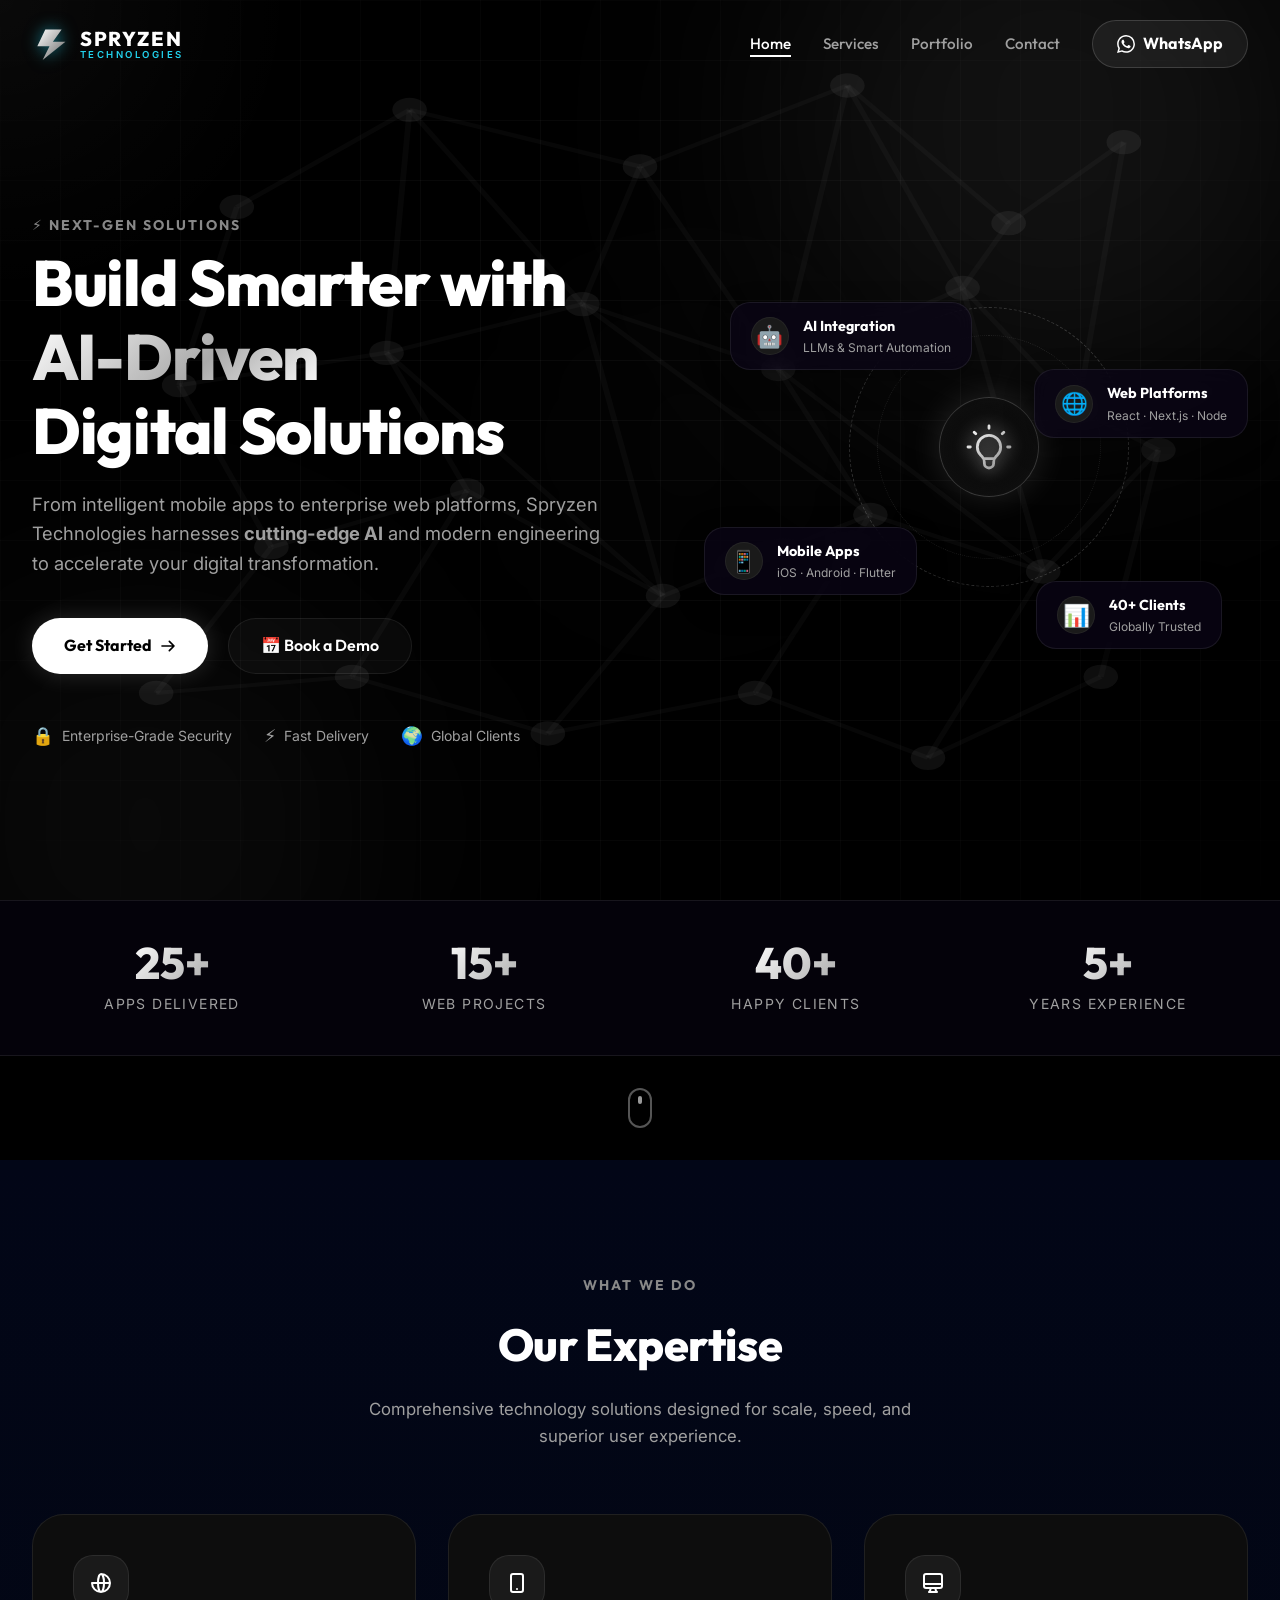
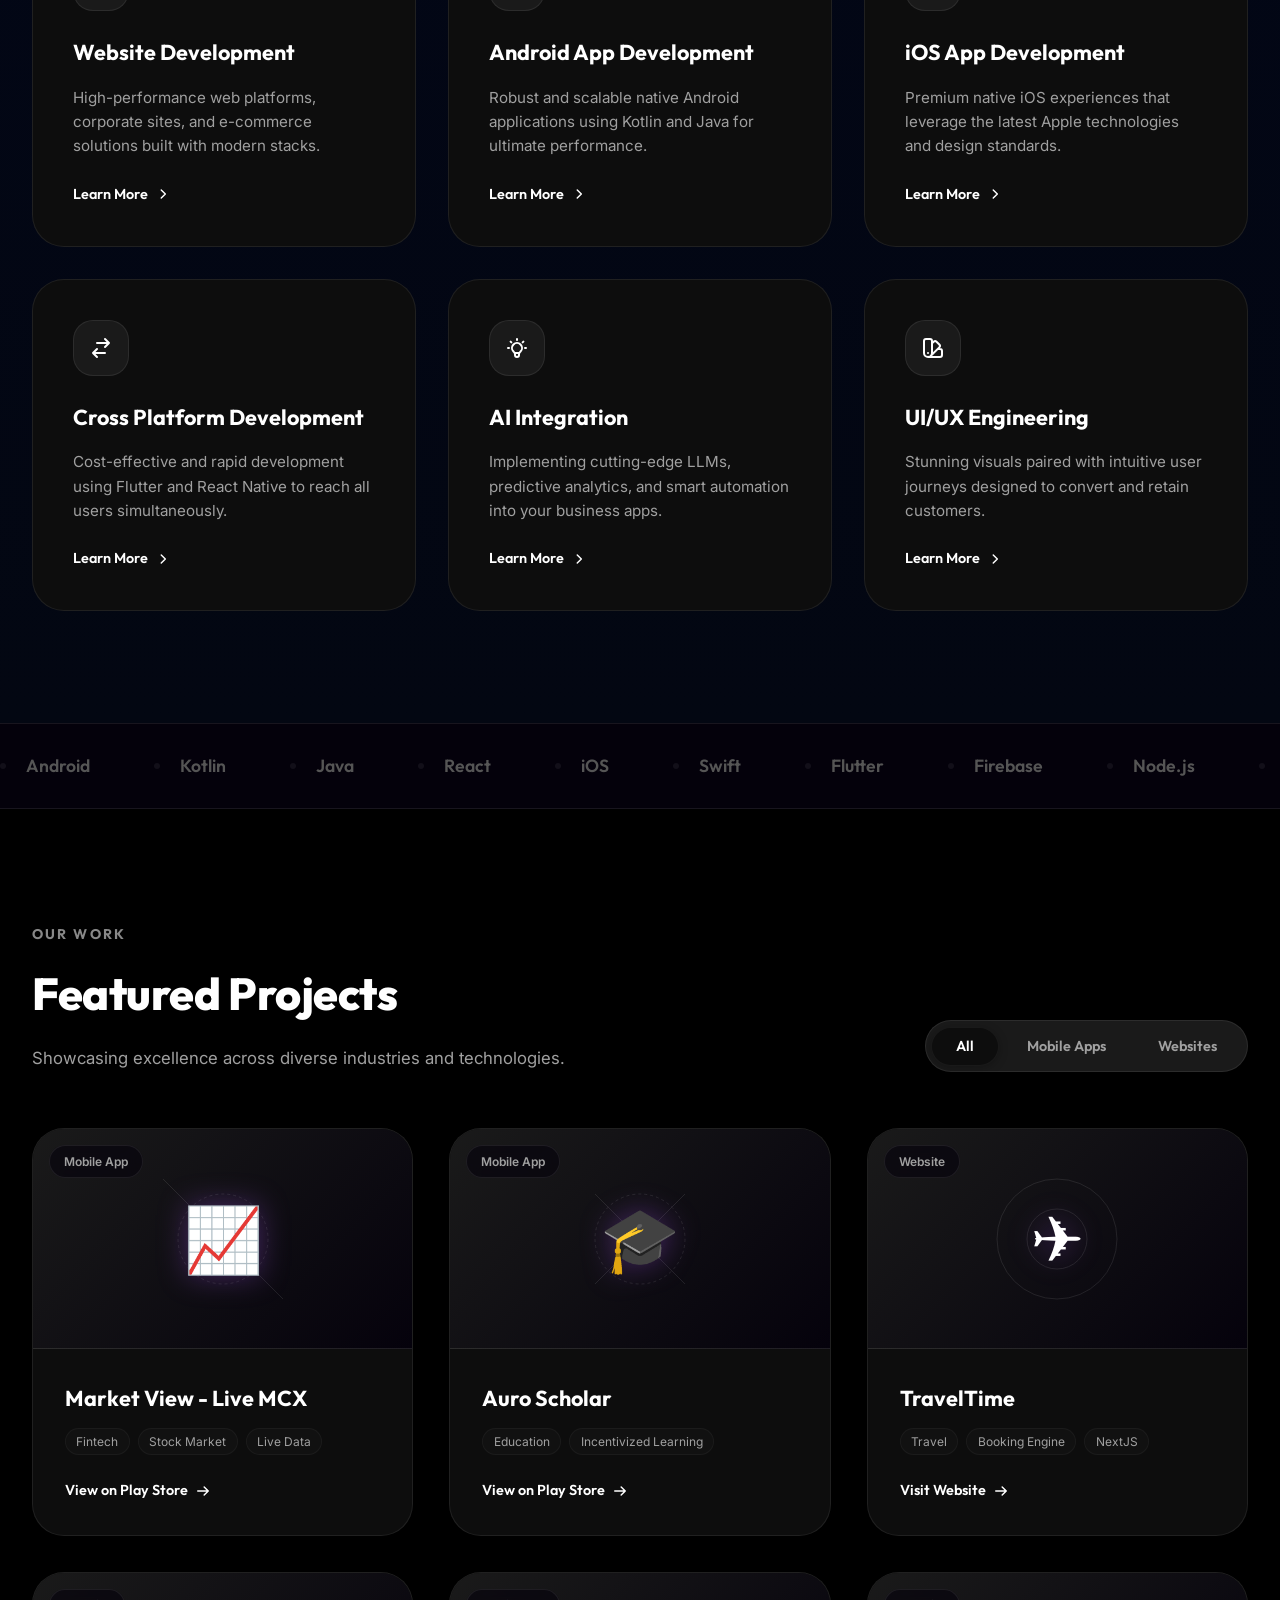
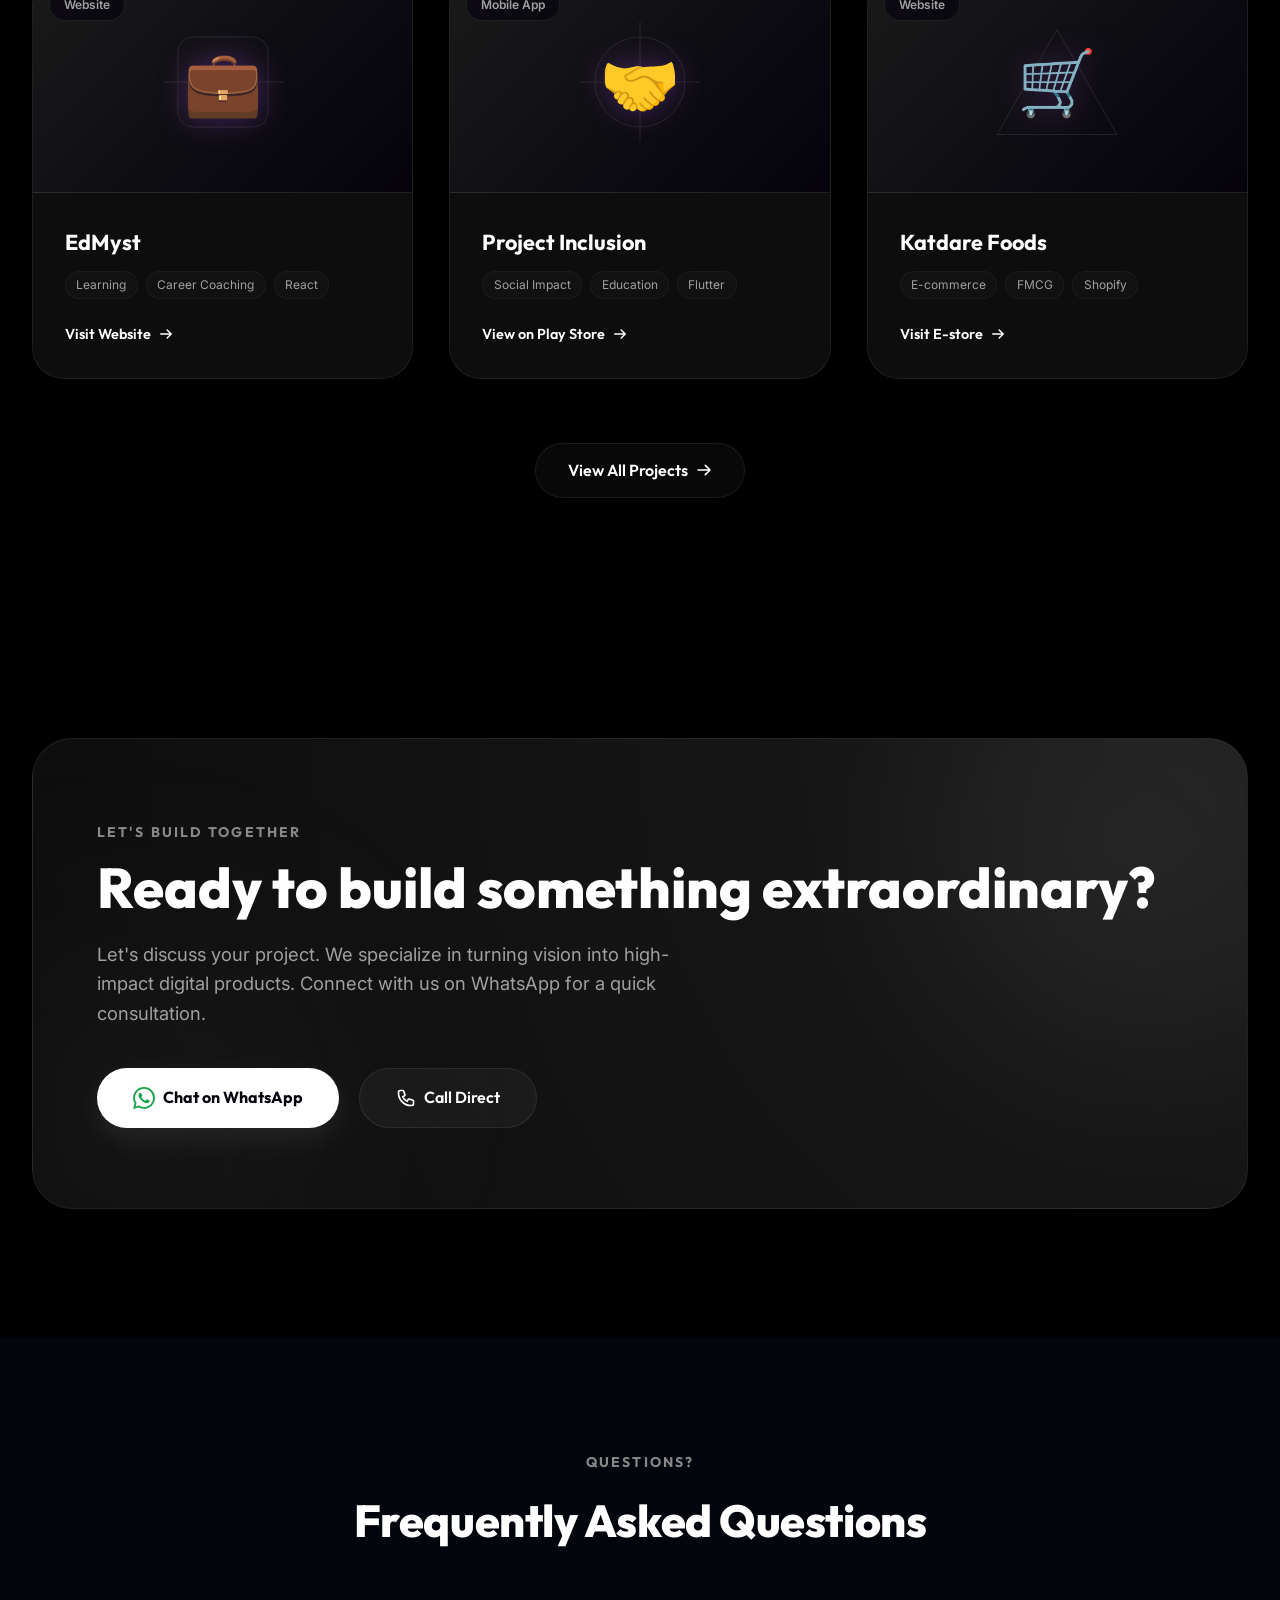
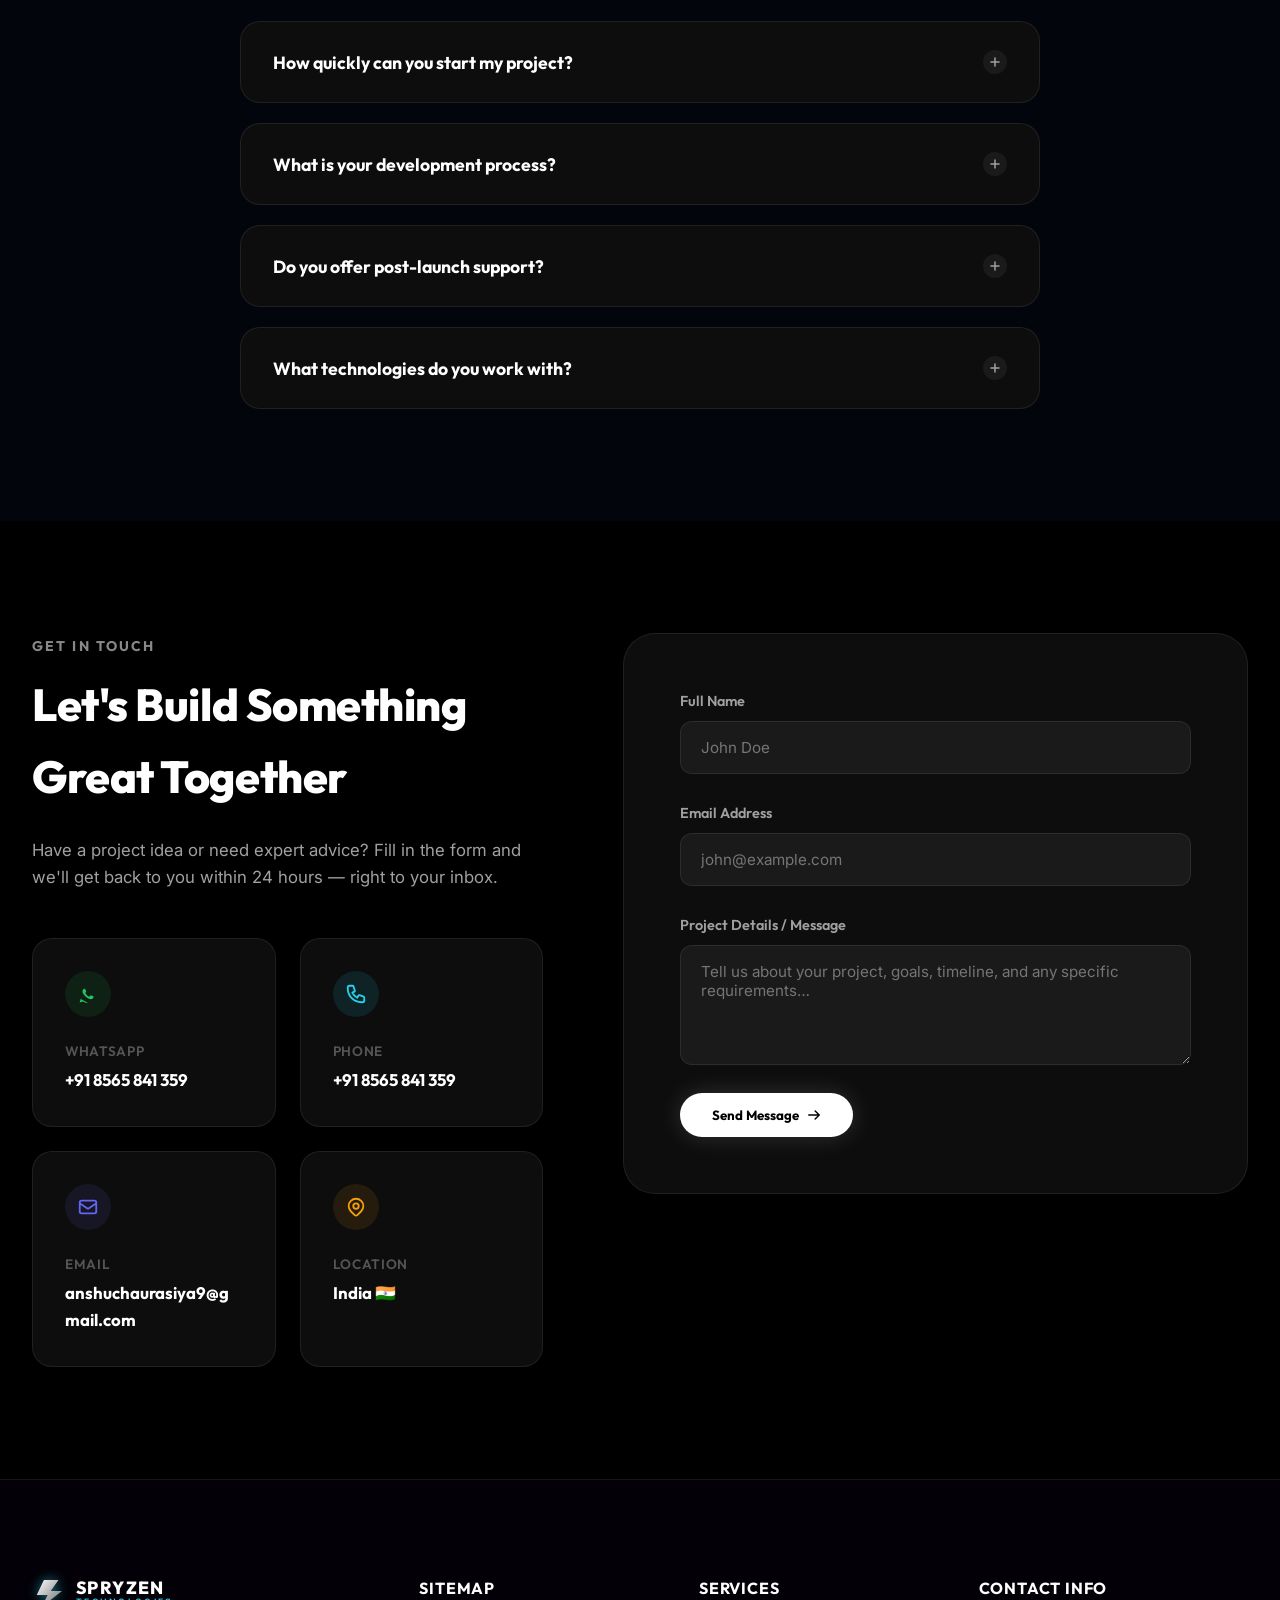
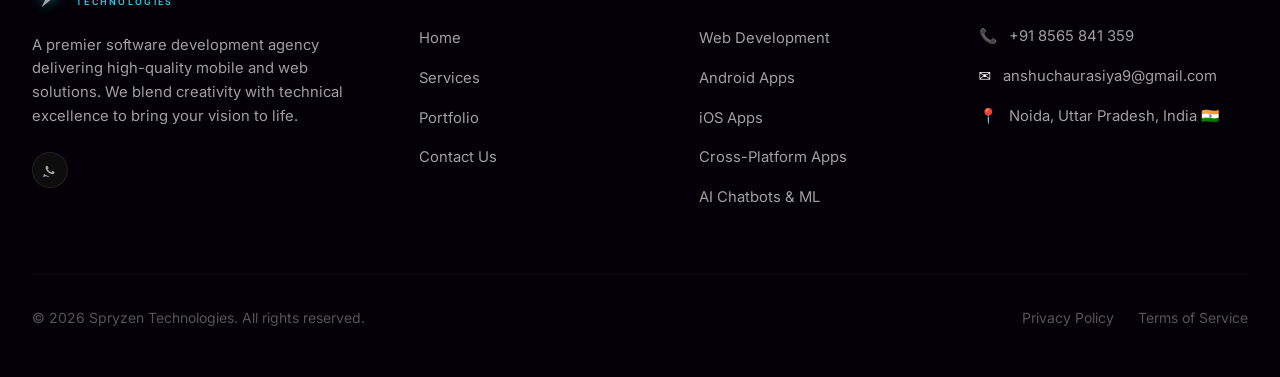
==== commit 1611a224: "updated website" ====
--- a/index.html
+++ b/index.html
@@ -21,9 +21,9 @@
                 <svg viewBox="0 0 100 100" width="38" height="38" style="filter: drop-shadow(0 0 8px rgba(34,211,238,0.55));">
                     <defs>
                         <linearGradient id="logoGrad" x1="0%" y1="0%" x2="100%" y2="100%">
-                            <stop offset="0%" stop-color="#22d3ee" />
-                            <stop offset="55%" stop-color="#3b82f6" />
-                            <stop offset="100%" stop-color="#6366f1" />
+                            <stop offset="0%" stop-color="#ffffff" />
+                            <stop offset="55%" stop-color="#aaaaaa" />
+                            <stop offset="100%" stop-color="#666666" />
                         </linearGradient>
                     </defs>
                     <path d="M35 12 L78 12 L55 44 L88 44 L28 92 L46 56 L14 56 Z" fill="url(#logoGrad)" />
@@ -207,8 +207,8 @@
                         <svg width="56" height="56" fill="none" viewBox="0 0 24 24" stroke="url(#aiGrad)" stroke-width="1.2">
                             <defs>
                                 <linearGradient id="aiGrad" x1="0" y1="0" x2="1" y2="1">
-                                    <stop offset="0%" stop-color="#22d3ee" />
-                                    <stop offset="100%" stop-color="#6366f1" />
+                                    <stop offset="0%" stop-color="#ffffff" />
+                                    <stop offset="100%" stop-color="#888888" />
                                 </linearGradient>
                             </defs>
                             <path stroke-linecap="round" stroke-linejoin="round" d="M9.663 17h4.673M12 3v1m6.364 1.636l-.707.707M21 12h-1M4 12H3m3.343-5.657l-.707-.707m2.828 9.9a5 5 0 117.072 0l-.548.547A3.374 3.374 0 0014 18.469V19a2 2 0 11-4 0v-.531c0-.895-.356-1.754-.988-2.386l-.548-.547z"/>
--- a/style.css
+++ b/style.css
@@ -3,28 +3,36 @@
 
 /* Reset and Variables */
 :root {
-    --clr-bg: #05020c;
-    --clr-surface: #0c061a;
-    --clr-surface-2: #120a28;
-    --clr-text-primary: #f8fafc;
-    --clr-text-secondary: #cbd5e1;
-    --clr-text-muted: #64748b;
-    
-    /* Neon Sunset Colors */
-    --clr-violet: #a855f7;
-    --clr-pink: #db2777;
-    --clr-orange: #ea580c;
-    --clr-violet-dim: rgba(168, 85, 247, 0.12);
-    --clr-pink-dim: rgba(219, 39, 119, 0.12);
-    
+    --clr-bg: #000000;
+    --clr-surface: #0d0d0d;
+    --clr-surface-2: #1a1a1a;
+    --clr-text-primary: #ffffff;
+    --clr-text-secondary: #a0a0a0;
+    --clr-text-muted: #555555;
+
+    /* Monochrome Palette */
+    --clr-accent: #ffffff;
+    --clr-accent-dim: rgba(255, 255, 255, 0.08);
+    --clr-accent-mid: rgba(255, 255, 255, 0.15);
+
+    /* Aliases for backwards compat */
+    --clr-violet: #ffffff;
+    --clr-pink: #ffffff;
+    --clr-orange: #cccccc;
+    --clr-cyan: #ffffff;
+    --clr-indigo: #888888;
+    --clr-violet-dim: rgba(255, 255, 255, 0.06);
+    --clr-pink-dim: rgba(255, 255, 255, 0.06);
+    --clr-cyan-dim: rgba(255, 255, 255, 0.06);
+
     /* Borders */
-    --clr-border: rgba(255, 255, 255, 0.05);
-    --clr-border-hover: rgba(168, 85, 247, 0.25);
-    
+    --clr-border: rgba(255, 255, 255, 0.08);
+    --clr-border-hover: rgba(255, 255, 255, 0.35);
+
     /* Fonts */
     --font-sans: "Inter", system-ui, -apple-system, sans-serif;
     --font-display: "Outfit", system-ui, -apple-system, sans-serif;
-    
+
     /* Animations & Transitions */
     --transition-base: .3s cubic-bezier(.4, 0, .2, 1);
     --transition-slow: .6s cubic-bezier(.4, 0, .2, 1);
@@ -77,7 +85,7 @@
     position: fixed;
     width: 600px;
     height: 600px;
-    background: radial-gradient(circle, rgba(34, 211, 238, 0.08) 0%, rgba(99, 102, 241, 0.03) 45%, rgba(0,0,0,0) 70%);
+    background: radial-gradient(circle, rgba(255, 255, 255, 0.04) 0%, rgba(255,255,255,0.01) 45%, rgba(0,0,0,0) 70%);
     border-radius: 50%;
     pointer-events: none;
     transform: translate(-50%, -50%);
@@ -99,30 +107,30 @@
 .orb {
     position: absolute;
     border-radius: 50%;
-    filter: blur(100px);
+    filter: blur(120px);
     pointer-events: none;
     z-index: 0;
     transition: transform 0.5s ease-in-out;
 }
 .orb-violet {
-    background: rgba(168, 85, 247, 0.12);
+    background: rgba(255, 255, 255, 0.06);
 }
 .orb-magenta {
-    background: rgba(219, 39, 119, 0.12);
+    background: rgba(255, 255, 255, 0.05);
 }
 .orb-orange {
-    background: rgba(234, 88, 12, 0.08);
+    background: rgba(255, 255, 255, 0.04);
 }
 .orb-cyan {
-    background: rgba(34, 211, 238, 0.16);
+    background: rgba(255, 255, 255, 0.07);
     animation: driftOrb1 20s ease-in-out infinite;
 }
 .orb-indigo {
-    background: rgba(99, 102, 241, 0.14);
+    background: rgba(200, 200, 200, 0.05);
     animation: driftOrb2 25s ease-in-out infinite;
 }
 .orb-blue {
-    background: rgba(59, 130, 246, 0.15);
+    background: rgba(255, 255, 255, 0.04);
     animation: driftOrb3 22s ease-in-out infinite;
 }
 
@@ -149,9 +157,9 @@
     left: 0;
     right: 0;
     height: 100%;
-    background-image: 
-        linear-gradient(rgba(34, 211, 238, 0.025) 1px, transparent 1px),
-        linear-gradient(90deg, rgba(168, 85, 247, 0.02) 1px, transparent 1px);
+    background-image:
+        linear-gradient(rgba(255, 255, 255, 0.03) 1px, transparent 1px),
+        linear-gradient(90deg, rgba(255, 255, 255, 0.03) 1px, transparent 1px);
     background-size: 60px 60px;
     mask-image: radial-gradient(ellipse at 50% 50%, black 50%, transparent 100%);
     -webkit-mask-image: radial-gradient(ellipse at 50% 50%, black 50%, transparent 100%);
@@ -160,7 +168,7 @@
 }
 
 .text-cyan {
-    color: #22d3ee;
+    color: #ffffff;
 }
 
 /* Typography elements */
@@ -169,7 +177,7 @@
 }
 
 .gradient-text {
-    background: linear-gradient(135deg, var(--clr-violet) 0%, var(--clr-pink) 50%, var(--clr-orange) 100%);
+    background: linear-gradient(135deg, #ffffff 0%, #aaaaaa 60%, #ffffff 100%);
     -webkit-background-clip: text;
     -webkit-text-fill-color: transparent;
     background-clip: text;
@@ -180,8 +188,8 @@
     display: inline-flex;
     align-items: center;
     gap: 0.5rem;
-    background: linear-gradient(135deg, var(--clr-violet) 0%, var(--clr-pink) 50%, var(--clr-orange) 100%);
-    color: #f8fafc;
+    background: #ffffff;
+    color: #000000;
     font-family: var(--font-display);
     font-weight: 700;
     padding: 0.875rem 2rem;
@@ -190,12 +198,12 @@
     cursor: pointer;
     text-decoration: none;
     transition: var(--transition-base);
-    box-shadow: 0 0 20px rgba(168, 85, 247, 0.2);
+    box-shadow: 0 0 25px rgba(255, 255, 255, 0.15);
 }
 .btn-primary:hover {
     transform: translateY(-2px);
-    box-shadow: 0 0 30px rgba(168, 85, 247, 0.4);
-    filter: brightness(1.1);
+    box-shadow: 0 0 40px rgba(255, 255, 255, 0.3);
+    filter: brightness(0.92);
 }
 
 .btn-secondary {
@@ -214,8 +222,8 @@
     transition: var(--transition-base);
 }
 .btn-secondary:hover {
-    background: rgba(255, 255, 255, 0.06);
-    border-color: var(--clr-border-hover);
+    background: rgba(255, 255, 255, 0.08);
+    border-color: rgba(255, 255, 255, 0.4);
     transform: translateY(-2px);
 }
 
@@ -223,21 +231,21 @@
     display: inline-flex;
     align-items: center;
     gap: 0.5rem;
-    background: rgba(34, 197, 94, 0.1);
-    color: #4ade80;
+    background: rgba(255, 255, 255, 0.06);
+    color: #ffffff;
     font-family: var(--font-display);
     font-weight: 700;
     padding: 0.625rem 1.5rem;
     border-radius: 9999px;
-    border: 1px solid rgba(34, 197, 94, 0.2);
+    border: 1px solid rgba(255, 255, 255, 0.15);
     cursor: pointer;
     text-decoration: none;
     transition: var(--transition-base);
 }
 .btn-whatsapp:hover {
-    background: rgba(34, 197, 94, 0.2);
-    border-color: rgba(34, 197, 94, 0.5);
-    box-shadow: 0 0 20px rgba(34, 197, 94, 0.2);
+    background: rgba(255, 255, 255, 0.12);
+    border-color: rgba(255, 255, 255, 0.45);
+    box-shadow: 0 0 20px rgba(255, 255, 255, 0.1);
     transform: translateY(-1px);
 }
 
@@ -286,7 +294,7 @@
 /* Badge style */
 .section-tag {
     display: inline-block;
-    color: var(--clr-pink);
+    color: #888888;
     font-family: var(--font-display);
     font-weight: 700;
     font-size: 0.875rem;
@@ -307,9 +315,9 @@
     border-bottom: 1px solid transparent;
 }
 .nav.scrolled {
-    background: rgba(5, 2, 12, 0.75);
-    backdrop-filter: blur(16px);
-    border-bottom: 1px solid var(--clr-border);
+    background: rgba(0, 0, 0, 0.85);
+    backdrop-filter: blur(20px);
+    border-bottom: 1px solid rgba(255, 255, 255, 0.08);
     padding: 0.875rem 0;
 }
 
@@ -353,7 +361,7 @@
     left: 0;
     width: 0;
     height: 2px;
-    background: linear-gradient(90deg, var(--clr-violet), var(--clr-pink));
+    background: #ffffff;
     transition: var(--transition-base);
 }
 .nav-link:hover::after, .nav-link-active::after {
@@ -404,11 +412,11 @@
     opacity: 0.5;
 }
 .hero-neural-svg line {
-    stroke: rgba(34, 211, 238, 0.15);
+    stroke: rgba(255, 255, 255, 0.06);
     stroke-width: 0.5;
 }
 .hero-neural-svg circle {
-    fill: rgba(99, 102, 241, 0.25);
+    fill: rgba(255, 255, 255, 0.12);
     transition: var(--transition-base);
 }
 
@@ -487,7 +495,7 @@
 }
 .hero-ai-orb-ring {
     position: absolute;
-    border: 1.5px dashed rgba(168, 85, 247, 0.25);
+    border: 1.5px dashed rgba(255, 255, 255, 0.18);
     border-radius: 50%;
     width: 100%;
     height: 100%;
@@ -496,18 +504,18 @@
 .hero-ai-orb-ring-2 {
     width: 80%;
     height: 80%;
-    border: 1px dotted rgba(219, 39, 119, 0.3);
+    border: 1px dotted rgba(255, 255, 255, 0.10);
     animation: rotateRing 15s linear infinite reverse;
 }
 .hero-ai-orb-core {
     width: 100px;
     height: 100px;
     border-radius: 50%;
-    background: radial-gradient(circle, var(--clr-surface-2) 0%, var(--clr-surface) 100%);
-    box-shadow: 
-        0 0 35px rgba(219, 39, 119, 0.35),
-        inset 0 0 20px rgba(168, 85, 247, 0.2);
-    border: 1px solid rgba(219, 39, 119, 0.35);
+    background: radial-gradient(circle, #1a1a1a 0%, #000000 100%);
+    box-shadow:
+        0 0 35px rgba(255, 255, 255, 0.12),
+        inset 0 0 20px rgba(255, 255, 255, 0.06);
+    border: 1px solid rgba(255, 255, 255, 0.2);
     display: flex;
     align-items: center;
     justify-content: center;
@@ -516,7 +524,7 @@
     animation: pulseCore 4s ease-in-out infinite;
 }
 .hero-ai-orb-core svg {
-    filter: drop-shadow(0 0 8px rgba(219, 39, 119, 0.6));
+    filter: drop-shadow(0 0 8px rgba(255, 255, 255, 0.5));
 }
 
 /* Floating Cards surrounding Orb */
@@ -597,7 +605,7 @@
     font-family: var(--font-display);
     font-size: clamp(2rem, 3.5vw, 2.75rem);
     font-weight: 800;
-    background: linear-gradient(135deg, #ffffff 30%, var(--clr-text-secondary) 100%);
+    background: linear-gradient(135deg, #ffffff 30%, #666666 100%);
     -webkit-background-clip: text;
     -webkit-text-fill-color: transparent;
     background-clip: text;
@@ -626,7 +634,7 @@
 .scroll-cue-wheel {
     width: 4px;
     height: 8px;
-    background: var(--clr-pink);
+    background: rgba(255,255,255,0.6);
     border-radius: 2px;
     position: absolute;
     top: 6px;
@@ -679,7 +687,7 @@
     left: 0;
     width: 100%;
     height: 100%;
-    background: radial-gradient(800px circle at var(--x, 0px) var(--y, 0px), rgba(168, 85, 247, 0.05), transparent 40%);
+    background: radial-gradient(800px circle at var(--x, 0px) var(--y, 0px), rgba(255, 255, 255, 0.04), transparent 40%);
     opacity: 0;
     transition: opacity 0.5s;
     pointer-events: none;
@@ -689,8 +697,8 @@
 }
 .svc-card:hover {
     transform: translateY(-5px);
-    border-color: var(--clr-border-hover);
-    box-shadow: 0 15px 40px rgba(0,0,0,0.4);
+    border-color: rgba(255,255,255,0.35);
+    box-shadow: 0 15px 40px rgba(0,0,0,0.6), 0 0 0 1px rgba(255,255,255,0.08);
 }
 .svc-icon-wrapper {
     width: 56px;
@@ -701,14 +709,14 @@
     display: flex;
     align-items: center;
     justify-content: center;
-    color: var(--clr-pink);
+    color: #ffffff;
     margin-bottom: 1.5rem;
     transition: var(--transition-base);
 }
 .svc-card:hover .svc-icon-wrapper {
-    background: var(--clr-pink-dim);
-    border-color: var(--clr-pink);
-    box-shadow: 0 0 15px rgba(219, 39, 119, 0.2);
+    background: rgba(255,255,255,0.1);
+    border-color: rgba(255,255,255,0.4);
+    box-shadow: 0 0 15px rgba(255,255,255,0.1);
 }
 .svc-title {
     font-family: var(--font-display);
@@ -728,7 +736,7 @@
     font-family: var(--font-display);
     font-weight: 600;
     font-size: 0.9rem;
-    color: var(--clr-pink);
+    color: #ffffff;
     text-decoration: none;
     transition: var(--transition-base);
     margin-top: auto;
@@ -752,7 +760,7 @@
     transition: var(--transition-base);
 }
 .why-card:hover {
-    border-color: var(--clr-border-hover);
+    border-color: rgba(255,255,255,0.3);
     transform: translateY(-3px);
 }
 .why-card-info {
@@ -766,9 +774,9 @@
 .why-card-icon {
     width: 44px;
     height: 44px;
-    background: rgba(168, 85, 247, 0.1);
-    border: 1px solid rgba(168, 85, 247, 0.2);
-    color: var(--clr-violet);
+    background: rgba(255,255,255,0.06);
+    border: 1px solid rgba(255,255,255,0.15);
+    color: #ffffff;
     border-radius: var(--radius-lg);
     display: flex;
     align-items: center;
@@ -783,8 +791,8 @@
 }
 .why-card-metric {
     width: 42%;
-    background: linear-gradient(135deg, rgba(20, 10, 40, 0.5), rgba(10, 5, 20, 0.5));
-    border-left: 1px solid var(--clr-border);
+    background: rgba(255,255,255,0.02);
+    border-left: 1px solid rgba(255,255,255,0.08);
     display: flex;
     align-items: center;
     justify-content: center;
@@ -794,16 +802,16 @@
     font-family: var(--font-display);
     font-weight: 800;
     font-size: clamp(2.25rem, 4.5vw, 3.5rem);
-    color: var(--clr-violet);
-    text-shadow: 0 0 20px rgba(168, 85, 247, 0.3);
+    color: #ffffff;
+    text-shadow: 0 0 25px rgba(255,255,255,0.2);
     z-index: 1;
 }
 .why-metric-lines {
     position: absolute;
     inset: 0;
-    background-image: radial-gradient(rgba(168, 85, 247, 0.15) 1px, transparent 0);
+    background-image: radial-gradient(rgba(255, 255, 255, 0.1) 1px, transparent 0);
     background-size: 10px 10px;
-    opacity: 0.35;
+    opacity: 0.3;
     z-index: 0;
 }
 
@@ -1599,8 +1607,8 @@
 }
 
 @keyframes pulseCore {
-    0%, 100% { box-shadow: 0 0 35px rgba(219, 39, 119, 0.35), inset 0 0 20px rgba(168, 85, 247, 0.2); }
-    50% { box-shadow: 0 0 55px rgba(219, 39, 119, 0.6), inset 0 0 25px rgba(168, 85, 247, 0.3); }
+    0%, 100% { box-shadow: 0 0 35px rgba(255,255,255,0.12), inset 0 0 20px rgba(255,255,255,0.05); }
+    50% { box-shadow: 0 0 55px rgba(255,255,255,0.22), inset 0 0 25px rgba(255,255,255,0.08); }
 }
 
 @keyframes marquee {
@@ -1688,7 +1696,7 @@
         right: -100%;
         width: 290px;
         height: 100vh;
-        background: #090513;
+        background: #0a0a0a;
         border-left: 1px solid var(--clr-border);
         flex-direction: column;
         align-items: flex-start;
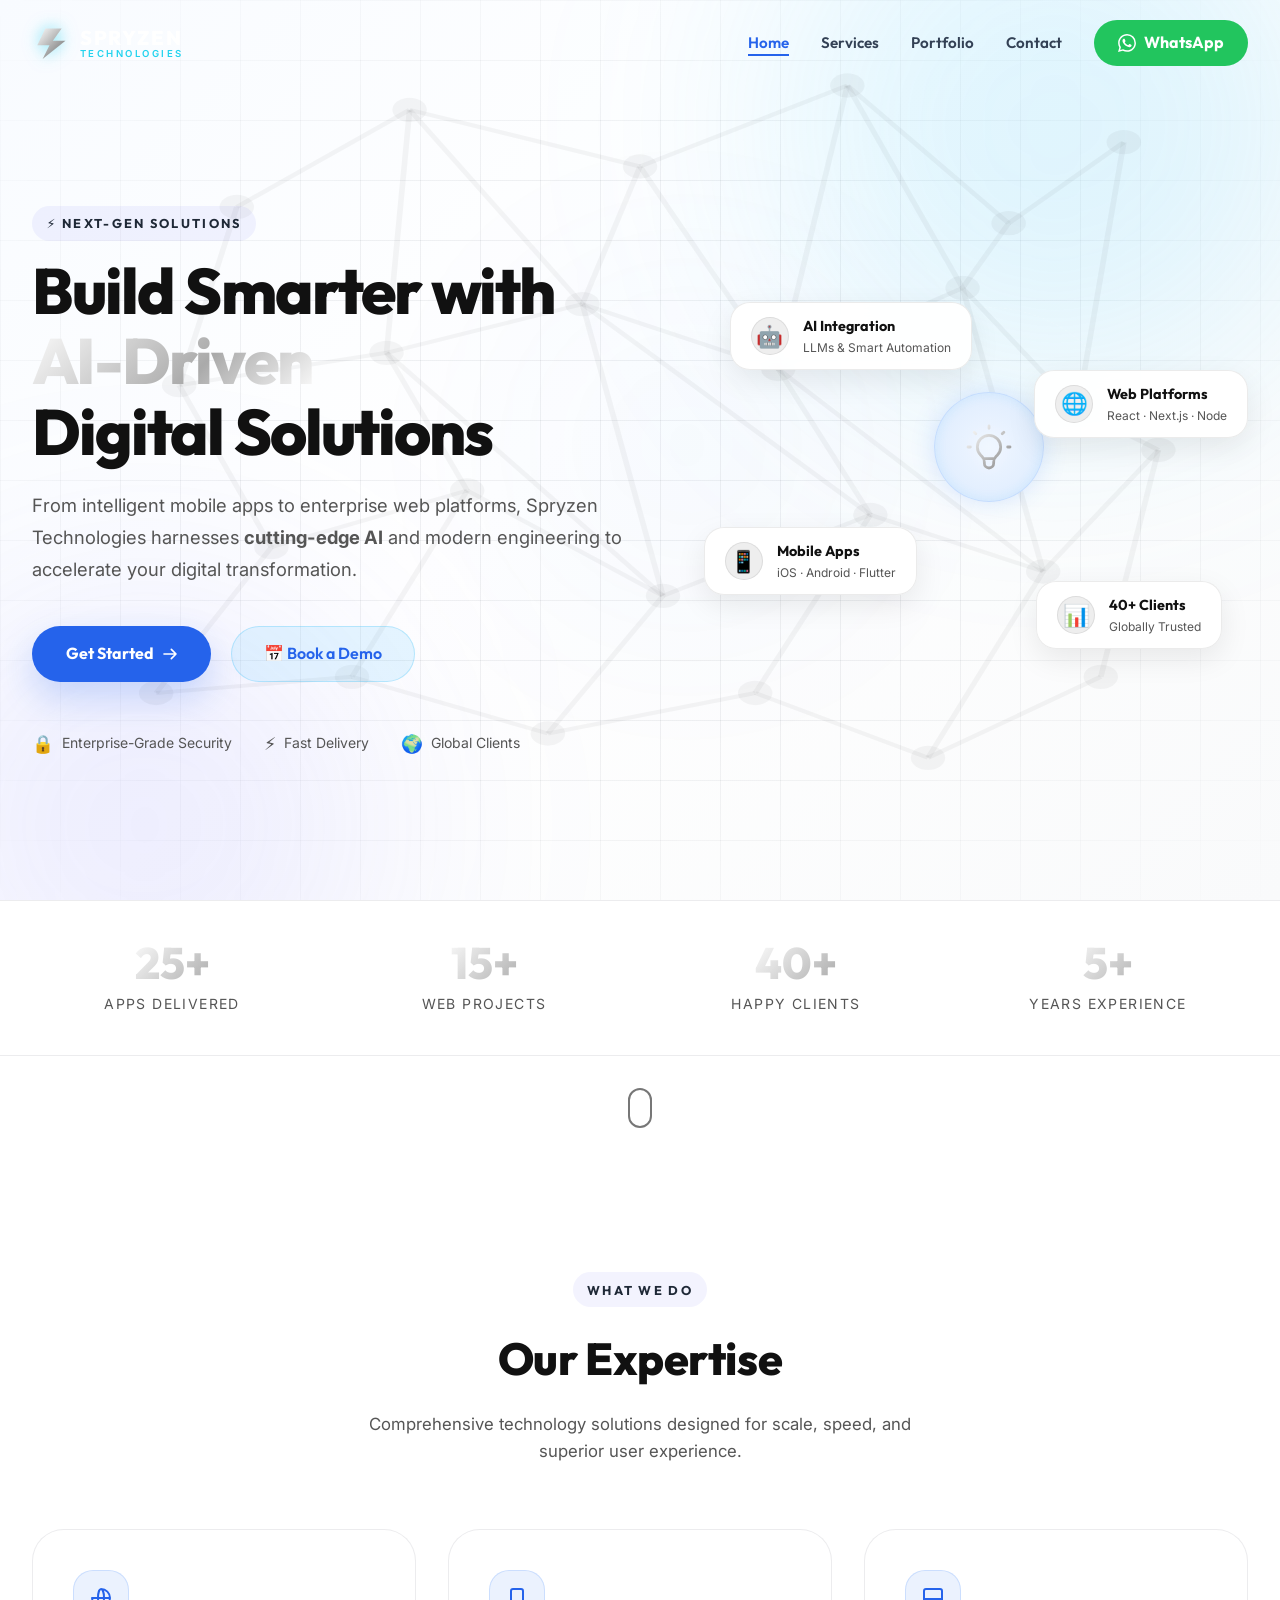
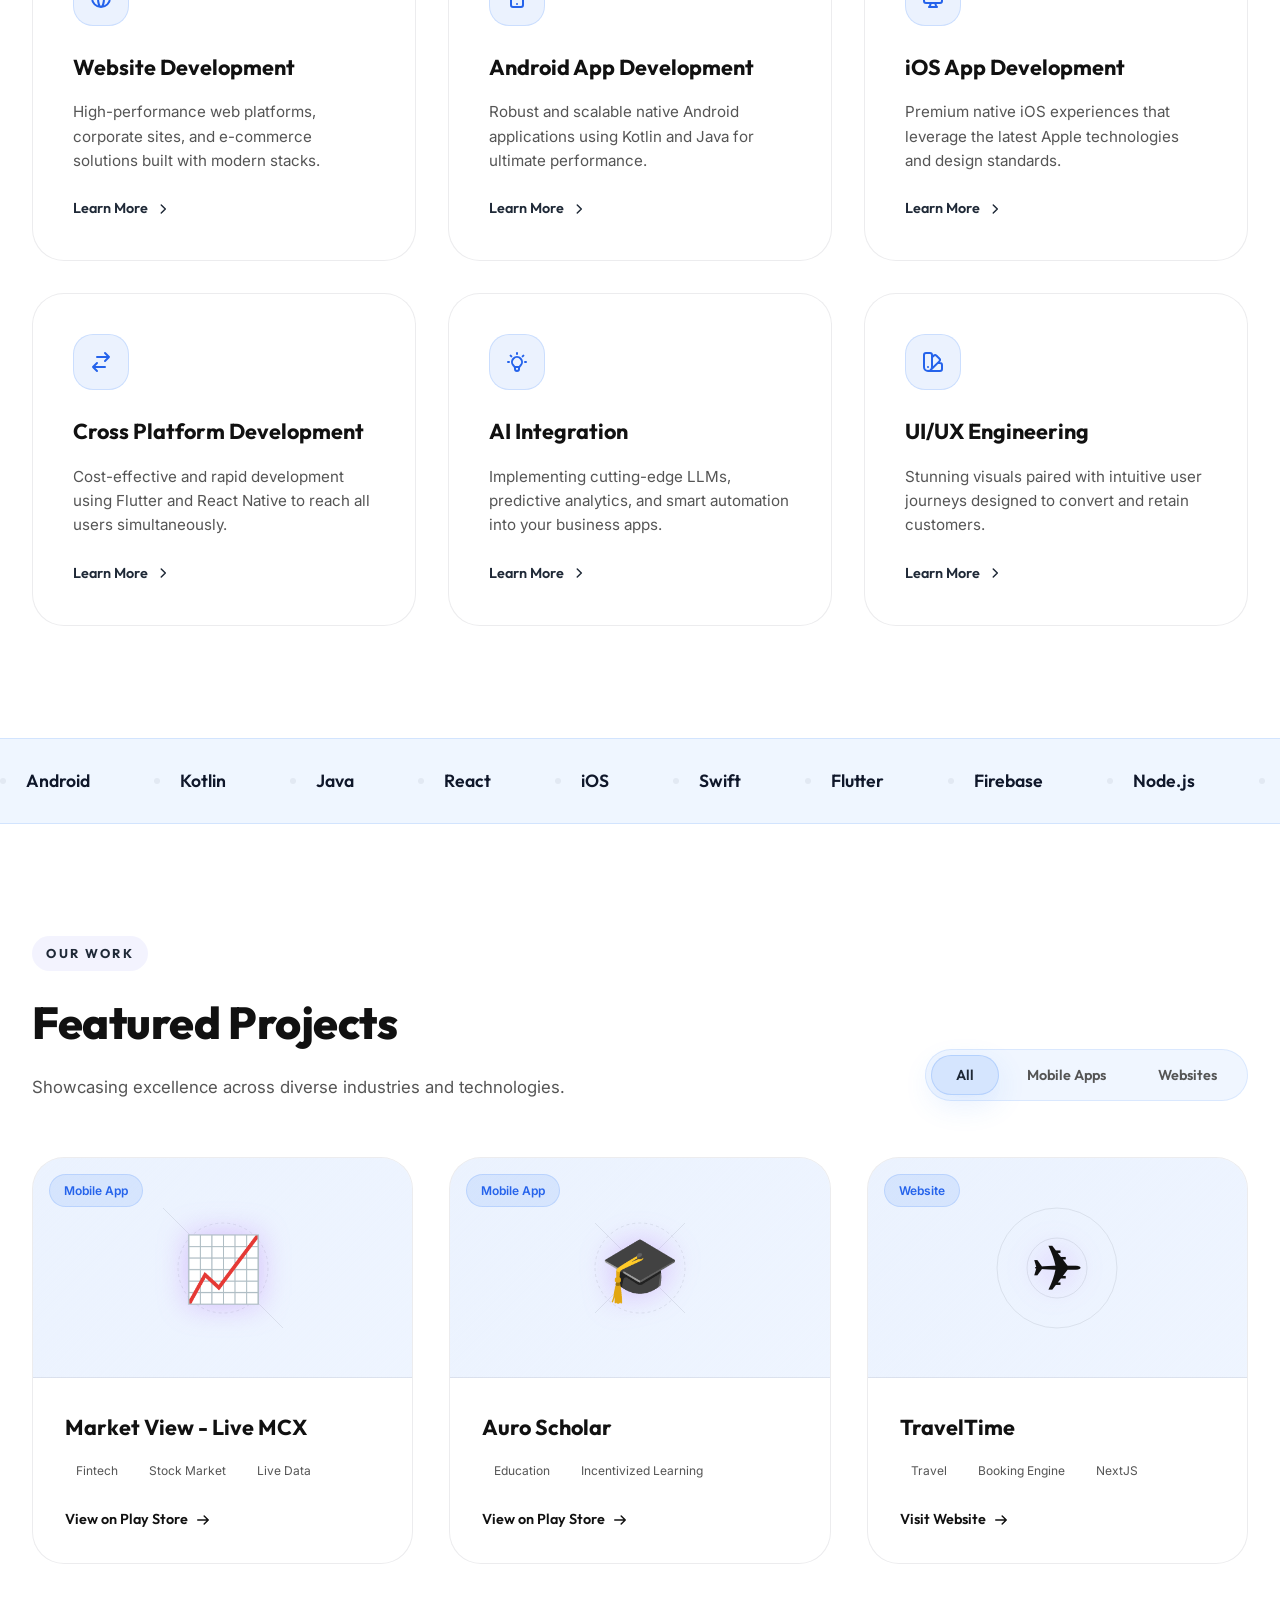
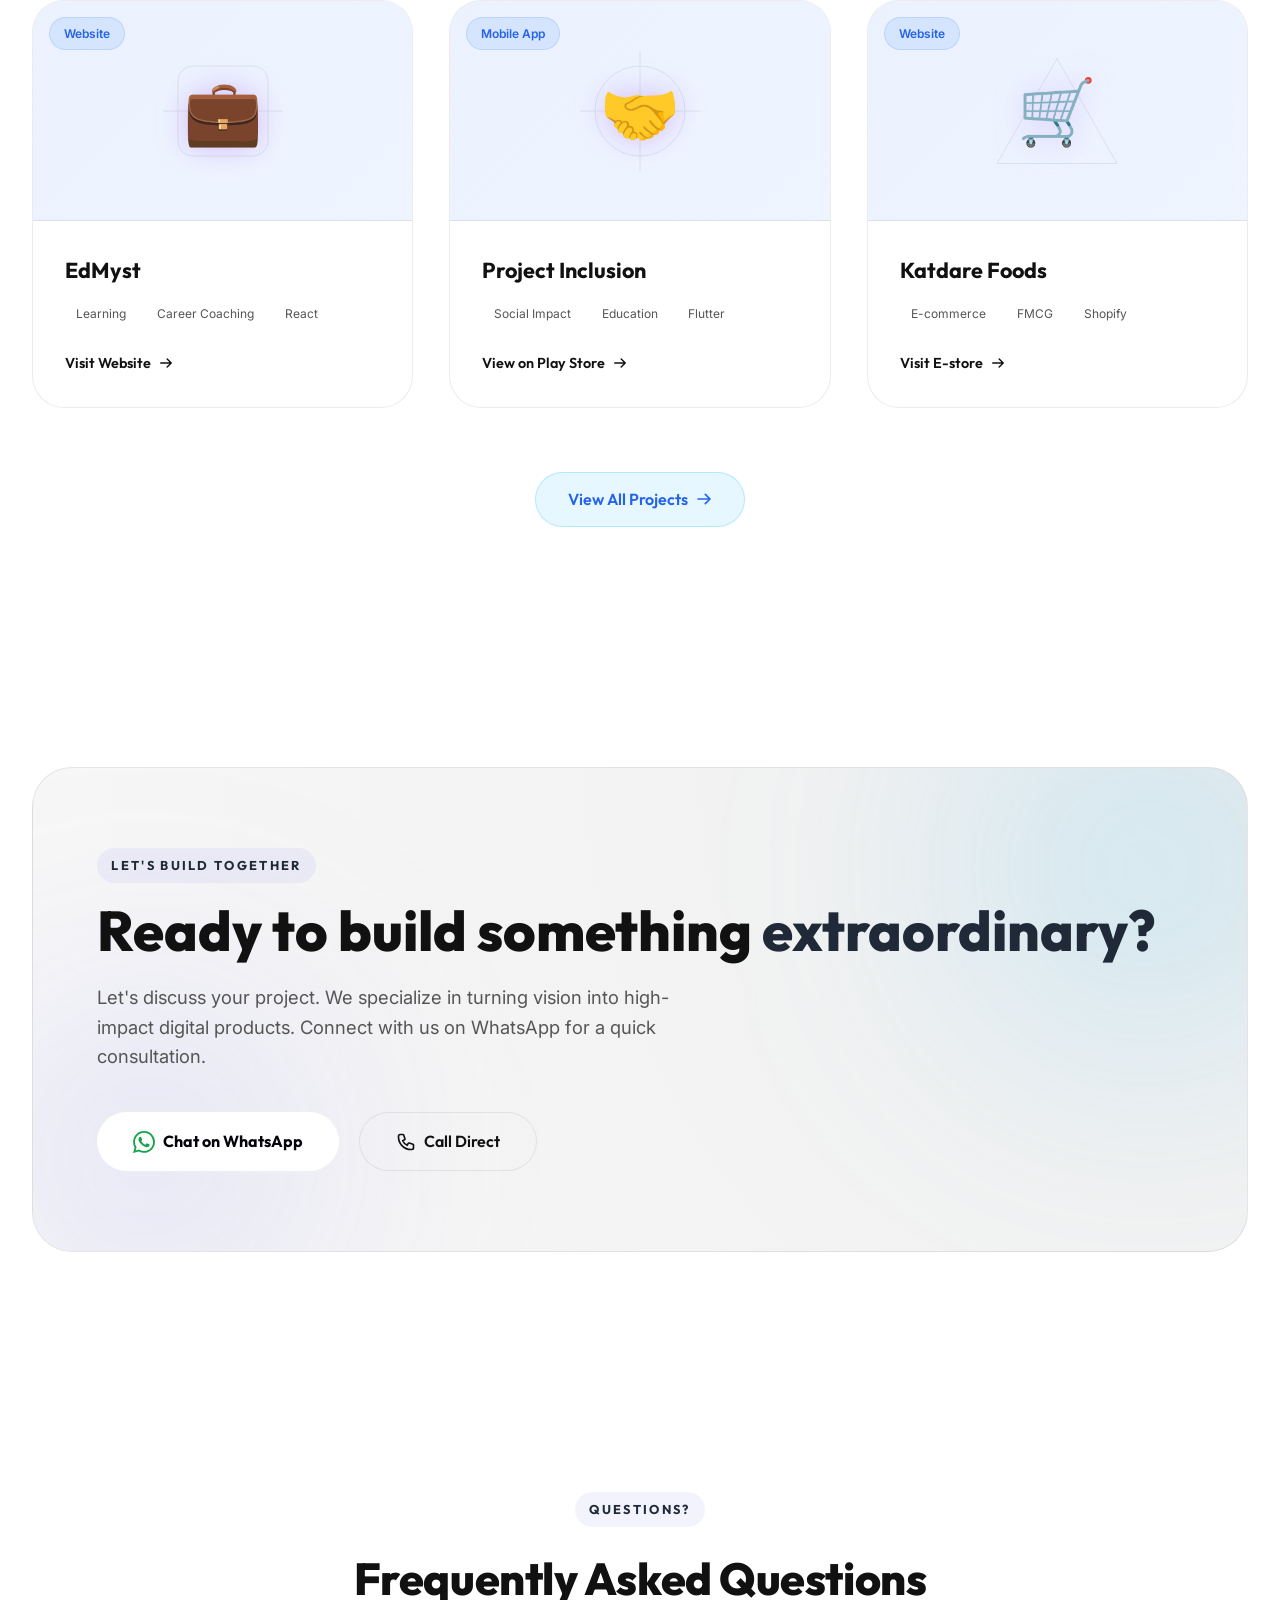
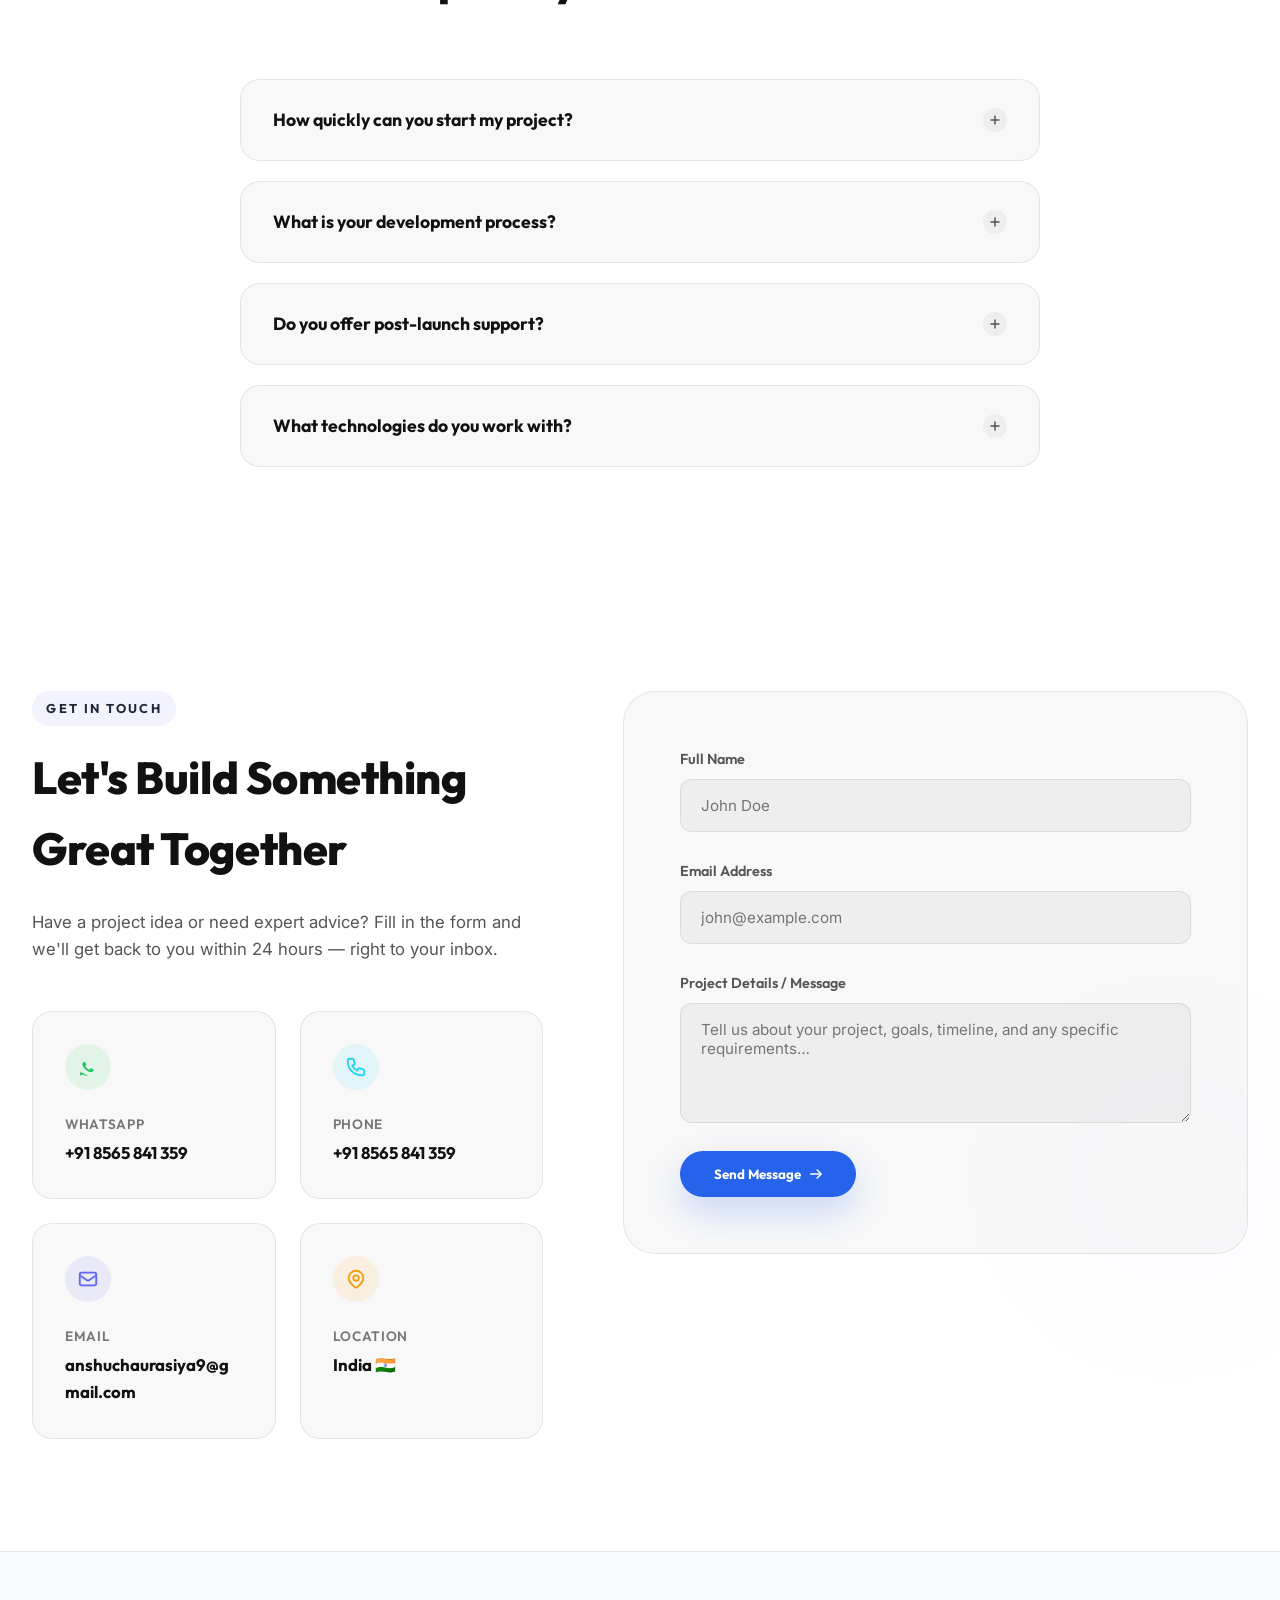
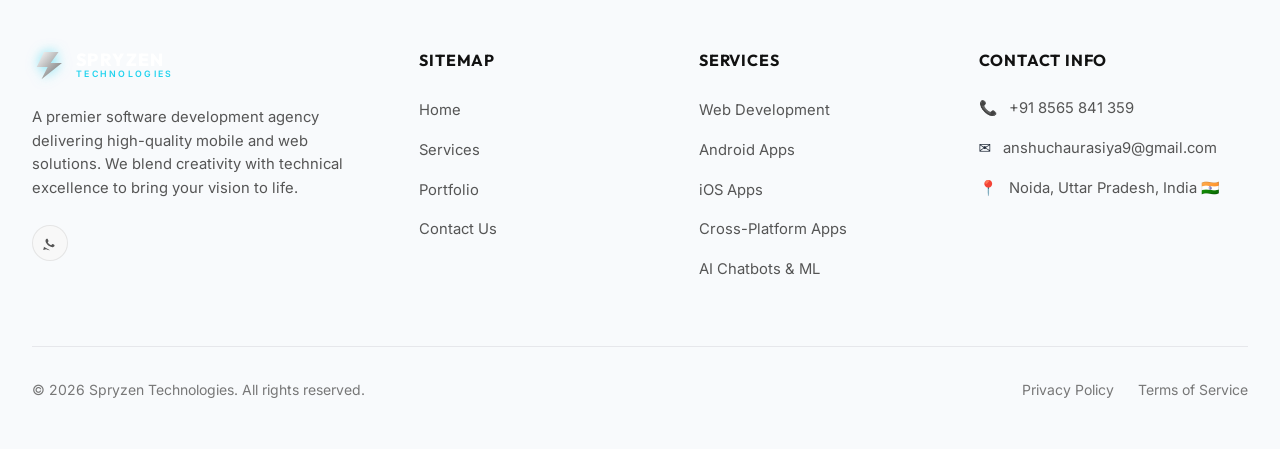
==== commit 7c747c12: "updated website" ====
--- a/index.html
+++ b/index.html
@@ -283,7 +283,7 @@
     </div>
 
     <!-- Services Overview Section -->
-    <section id="services" class="section" style="background: linear-gradient(to bottom, #020617, #030712);">
+    <section id="services" class="section section-white">
         <div class="container">
             <div class="reveal" style="text-align: center; margin-bottom: 4rem;">
                 <span class="section-tag">What We Do</span>
@@ -663,7 +663,7 @@
     </section>
 
     <!-- FAQ Accordion Section -->
-    <section class="section" style="background: #02050b;">
+    <section class="section">
         <div class="container">
             <div class="reveal" style="text-align: center; margin-bottom: 4rem;">
                 <span class="section-tag">Questions?</span>
--- a/style.css
+++ b/style.css
@@ -3,31 +3,31 @@
 
 /* Reset and Variables */
 :root {
-    --clr-bg: #000000;
-    --clr-surface: #0d0d0d;
-    --clr-surface-2: #1a1a1a;
-    --clr-text-primary: #ffffff;
-    --clr-text-secondary: #a0a0a0;
-    --clr-text-muted: #555555;
+    --clr-bg: #ffffff;
+    --clr-surface: #f8f8f8;
+    --clr-surface-2: #eeeeee;
+    --clr-text-primary: #111111;
+    --clr-text-secondary: #555555;
+    --clr-text-muted: #777777;
 
     /* Monochrome Palette */
-    --clr-accent: #ffffff;
-    --clr-accent-dim: rgba(255, 255, 255, 0.08);
-    --clr-accent-mid: rgba(255, 255, 255, 0.15);
+    --clr-accent: #1f2937;
+    --clr-accent-dim: rgba(31, 41, 55, 0.08);
+    --clr-accent-mid: rgba(31, 41, 55, 0.15);
 
     /* Aliases for backwards compat */
-    --clr-violet: #ffffff;
-    --clr-pink: #ffffff;
-    --clr-orange: #cccccc;
-    --clr-cyan: #ffffff;
-    --clr-indigo: #888888;
-    --clr-violet-dim: rgba(255, 255, 255, 0.06);
-    --clr-pink-dim: rgba(255, 255, 255, 0.06);
-    --clr-cyan-dim: rgba(255, 255, 255, 0.06);
+    --clr-violet: #1f2937;
+    --clr-pink: #1f2937;
+    --clr-orange: #7c3aed;
+    --clr-cyan: #1f2937;
+    --clr-indigo: #4b5563;
+    --clr-violet-dim: rgba(31, 41, 55, 0.06);
+    --clr-pink-dim: rgba(31, 41, 55, 0.06);
+    --clr-cyan-dim: rgba(31, 41, 55, 0.06);
 
     /* Borders */
-    --clr-border: rgba(255, 255, 255, 0.08);
-    --clr-border-hover: rgba(255, 255, 255, 0.35);
+    --clr-border: rgba(0, 0, 0, 0.08);
+    --clr-border-hover: rgba(0, 0, 0, 0.18);
 
     /* Fonts */
     --font-sans: "Inter", system-ui, -apple-system, sans-serif;
@@ -63,6 +63,7 @@
     line-height: 1.6;
     overflow-x: hidden;
     position: relative;
+    min-height: 100vh;
 }
 
 /* Custom Scrollbar */
@@ -122,15 +123,15 @@
     background: rgba(255, 255, 255, 0.04);
 }
 .orb-cyan {
-    background: rgba(255, 255, 255, 0.07);
+    background: rgba(56, 189, 248, 0.16);
     animation: driftOrb1 20s ease-in-out infinite;
 }
 .orb-indigo {
-    background: rgba(200, 200, 200, 0.05);
+    background: rgba(99, 102, 241, 0.12);
     animation: driftOrb2 25s ease-in-out infinite;
 }
 .orb-blue {
-    background: rgba(255, 255, 255, 0.04);
+    background: rgba(59, 130, 246, 0.10);
     animation: driftOrb3 22s ease-in-out infinite;
 }
 
@@ -158,17 +159,17 @@
     right: 0;
     height: 100%;
     background-image:
-        linear-gradient(rgba(255, 255, 255, 0.03) 1px, transparent 1px),
-        linear-gradient(90deg, rgba(255, 255, 255, 0.03) 1px, transparent 1px);
+        linear-gradient(rgba(15, 23, 42, 0.06) 1px, transparent 1px),
+        linear-gradient(90deg, rgba(15, 23, 42, 0.06) 1px, transparent 1px);
     background-size: 60px 60px;
-    mask-image: radial-gradient(ellipse at 50% 50%, black 50%, transparent 100%);
-    -webkit-mask-image: radial-gradient(ellipse at 50% 50%, black 50%, transparent 100%);
+    mask-image: radial-gradient(ellipse at 50% 50%, black 45%, transparent 100%);
+    -webkit-mask-image: radial-gradient(ellipse at 50% 50%, black 45%, transparent 100%);
     pointer-events: none;
     z-index: 0;
 }
 
 .text-cyan {
-    color: #ffffff;
+    color: var(--clr-accent);
 }
 
 /* Typography elements */
@@ -188,42 +189,43 @@
     display: inline-flex;
     align-items: center;
     gap: 0.5rem;
-    background: #ffffff;
-    color: #000000;
+    background: #2563eb;
+    color: #ffffff;
     font-family: var(--font-display);
     font-weight: 700;
-    padding: 0.875rem 2rem;
+    padding: 0.95rem 2.1rem;
     border-radius: 9999px;
     border: none;
     cursor: pointer;
     text-decoration: none;
     transition: var(--transition-base);
-    box-shadow: 0 0 25px rgba(255, 255, 255, 0.15);
+    box-shadow: 0 15px 35px rgba(37, 99, 235, 0.22);
 }
 .btn-primary:hover {
     transform: translateY(-2px);
-    box-shadow: 0 0 40px rgba(255, 255, 255, 0.3);
-    filter: brightness(0.92);
+    box-shadow: 0 18px 45px rgba(37, 99, 235, 0.25);
+    filter: brightness(1.05);
 }
 
 .btn-secondary {
     display: inline-flex;
     align-items: center;
     gap: 0.5rem;
-    background: rgba(255, 255, 255, 0.03);
-    color: var(--clr-text-primary);
+    background: rgba(56, 189, 248, 0.12);
+    color: #2563eb;
     font-family: var(--font-display);
     font-weight: 600;
     padding: 0.875rem 2rem;
     border-radius: 9999px;
-    border: 1px solid var(--clr-border);
+    border: 1px solid rgba(56, 189, 248, 0.28);
     cursor: pointer;
     text-decoration: none;
     transition: var(--transition-base);
 }
 .btn-secondary:hover {
-    background: rgba(255, 255, 255, 0.08);
-    border-color: rgba(255, 255, 255, 0.4);
+    background: rgba(37, 99, 235, 0.16);
+    border-color: rgba(37, 99, 235, 0.4);
+    color: #0f172a;
     transform: translateY(-2px);
 }
 
@@ -231,21 +233,20 @@
     display: inline-flex;
     align-items: center;
     gap: 0.5rem;
-    background: rgba(255, 255, 255, 0.06);
+    background: #22c55e;
     color: #ffffff;
     font-family: var(--font-display);
     font-weight: 700;
     padding: 0.625rem 1.5rem;
     border-radius: 9999px;
-    border: 1px solid rgba(255, 255, 255, 0.15);
+    border: none;
     cursor: pointer;
     text-decoration: none;
     transition: var(--transition-base);
 }
 .btn-whatsapp:hover {
-    background: rgba(255, 255, 255, 0.12);
-    border-color: rgba(255, 255, 255, 0.45);
-    box-shadow: 0 0 20px rgba(255, 255, 255, 0.1);
+    background: #16a34a;
+    box-shadow: 0 10px 25px rgba(34, 197, 94, 0.25);
     transform: translateY(-1px);
 }
 
@@ -293,14 +294,19 @@
 
 /* Badge style */
 .section-tag {
-    display: inline-block;
-    color: #888888;
+    display: inline-flex;
+    align-items: center;
+    justify-content: center;
+    color: var(--clr-accent);
+    background: rgba(99, 102, 241, 0.08);
+    padding: 0.45rem 0.9rem;
     font-family: var(--font-display);
     font-weight: 700;
-    font-size: 0.875rem;
+    font-size: 0.8rem;
     text-transform: uppercase;
-    letter-spacing: 0.15em;
-    margin-bottom: 0.75rem;
+    letter-spacing: 0.18em;
+    border-radius: 9999px;
+    margin-bottom: 1rem;
 }
 
 /* Header & Navbar */
@@ -313,11 +319,12 @@
     transition: var(--transition-base);
     padding: 1.25rem 0;
     border-bottom: 1px solid transparent;
+    background: transparent;
 }
 .nav.scrolled {
-    background: rgba(0, 0, 0, 0.85);
+    background: rgba(255, 255, 255, 0.95);
     backdrop-filter: blur(20px);
-    border-bottom: 1px solid rgba(255, 255, 255, 0.08);
+    border-bottom: 1px solid rgba(15, 23, 42, 0.08);
     padding: 0.875rem 0;
 }
 
@@ -342,17 +349,17 @@
     gap: 2rem;
 }
 .nav-link {
-    color: var(--clr-text-secondary);
+    color: #334155;
     text-decoration: none;
     font-family: var(--font-display);
-    font-weight: 500;
+    font-weight: 600;
     font-size: 0.95rem;
     transition: var(--transition-base);
     position: relative;
     padding: 0.25rem 0;
 }
 .nav-link:hover, .nav-link-active {
-    color: var(--clr-text-primary);
+    color: #2563eb;
 }
 .nav-link::after {
     content: '';
@@ -361,7 +368,7 @@
     left: 0;
     width: 0;
     height: 2px;
-    background: #ffffff;
+    background: #2563eb;
     transition: var(--transition-base);
 }
 .nav-link:hover::after, .nav-link-active::after {
@@ -399,6 +406,7 @@
     padding-bottom: 4rem;
     position: relative;
     overflow: hidden;
+    background: linear-gradient(135deg, #f8fbff 0%, #ffffff 45%, #f9fafb 100%);
 }
 
 .hero-neural-svg {
@@ -412,11 +420,11 @@
     opacity: 0.5;
 }
 .hero-neural-svg line {
-    stroke: rgba(255, 255, 255, 0.06);
+    stroke: rgba(0, 0, 0, 0.08);
     stroke-width: 0.5;
 }
 .hero-neural-svg circle {
-    fill: rgba(255, 255, 255, 0.12);
+    fill: rgba(0, 0, 0, 0.08);
     transition: var(--transition-base);
 }
 
@@ -435,10 +443,10 @@
 }
 
 .hero-title {
-    font-size: clamp(2.5rem, 5vw, 4.5rem);
+    font-size: clamp(3rem, 5vw, 5rem);
     font-weight: 800;
-    line-height: 1.1;
-    letter-spacing: -0.02em;
+    line-height: 1.05;
+    letter-spacing: -0.03em;
     margin-bottom: 1.5rem;
 }
 .hero-title-block {
@@ -450,8 +458,9 @@
     font-size: 1.15rem;
     color: var(--clr-text-secondary);
     margin-bottom: 2.5rem;
-    max-width: 580px;
+    max-width: 620px;
     font-weight: 400;
+    line-height: 1.75;
 }
 
 .hero-cta-group {
@@ -508,14 +517,14 @@
     animation: rotateRing 15s linear infinite reverse;
 }
 .hero-ai-orb-core {
-    width: 100px;
-    height: 100px;
+    width: 110px;
+    height: 110px;
     border-radius: 50%;
-    background: radial-gradient(circle, #1a1a1a 0%, #000000 100%);
+    background: radial-gradient(circle, #eff6ff 0%, #dbeafe 100%);
     box-shadow:
-        0 0 35px rgba(255, 255, 255, 0.12),
-        inset 0 0 20px rgba(255, 255, 255, 0.06);
-    border: 1px solid rgba(255, 255, 255, 0.2);
+        0 0 25px rgba(59, 130, 246, 0.18),
+        inset 0 0 12px rgba(56, 189, 248, 0.12);
+    border: 1px solid rgba(59, 130, 246, 0.16);
     display: flex;
     align-items: center;
     justify-content: center;
@@ -542,11 +551,11 @@
     align-items: center;
     gap: 0.875rem;
     padding: 0.75rem 1.25rem;
-    background: rgba(12, 6, 26, 0.65);
+    background: rgba(255, 255, 255, 0.95);
     backdrop-filter: blur(12px);
     border: 1px solid var(--clr-border);
     border-radius: var(--radius-lg);
-    box-shadow: 0 10px 30px rgba(0,0,0,0.3);
+    box-shadow: 0 10px 30px rgba(0,0,0,0.08);
     transition: var(--transition-base);
     z-index: 3;
 }
@@ -563,7 +572,7 @@
     display: flex;
     align-items: center;
     justify-content: center;
-    border: 1px solid rgba(255,255,255,0.05);
+    border: 1px solid rgba(0,0,0,0.08);
 }
 .hfc-title {
     font-family: var(--font-display);
@@ -583,9 +592,9 @@
 
 /* Stats Bar */
 .hero-stats-bar {
-    border-top: 1px solid var(--clr-border);
-    border-bottom: 1px solid var(--clr-border);
-    background: rgba(12, 6, 26, 0.4);
+    border-top: 1px solid rgba(15, 23, 42, 0.08);
+    border-bottom: 1px solid rgba(15, 23, 42, 0.08);
+    background: #ffffff;
     padding: 2.5rem 0;
     z-index: 10;
     position: relative;
@@ -649,6 +658,9 @@
     position: relative;
     z-index: 1;
 }
+.section-white {
+    background: #ffffff;
+}
 .section-title {
     font-size: clamp(2rem, 3.5vw, 3rem);
     font-weight: 800;
@@ -669,8 +681,8 @@
     gap: 2rem;
 }
 .svc-card {
-    background: var(--clr-surface);
-    border: 1px solid var(--clr-border);
+    background: #ffffff;
+    border: 1px solid rgba(15, 23, 42, 0.08);
     border-radius: var(--radius-xl);
     padding: 2.5rem;
     transition: var(--transition-base);
@@ -687,7 +699,7 @@
     left: 0;
     width: 100%;
     height: 100%;
-    background: radial-gradient(800px circle at var(--x, 0px) var(--y, 0px), rgba(255, 255, 255, 0.04), transparent 40%);
+    background: radial-gradient(800px circle at var(--x, 0px) var(--y, 0px), rgba(0, 0, 0, 0.04), transparent 40%);
     opacity: 0;
     transition: opacity 0.5s;
     pointer-events: none;
@@ -697,26 +709,26 @@
 }
 .svc-card:hover {
     transform: translateY(-5px);
-    border-color: rgba(255,255,255,0.35);
-    box-shadow: 0 15px 40px rgba(0,0,0,0.6), 0 0 0 1px rgba(255,255,255,0.08);
+    border-color: rgba(56, 189, 248, 0.2);
+    box-shadow: 0 18px 35px rgba(15, 23, 42, 0.08);
 }
 .svc-icon-wrapper {
     width: 56px;
     height: 56px;
-    background: var(--clr-surface-2);
-    border: 1px solid var(--clr-border);
+    background: rgba(59, 130, 246, 0.1);
+    border: 1px solid rgba(59, 130, 246, 0.18);
     border-radius: var(--radius-lg);
     display: flex;
     align-items: center;
     justify-content: center;
-    color: #ffffff;
+    color: #2563eb;
     margin-bottom: 1.5rem;
     transition: var(--transition-base);
 }
 .svc-card:hover .svc-icon-wrapper {
-    background: rgba(255,255,255,0.1);
-    border-color: rgba(255,255,255,0.4);
-    box-shadow: 0 0 15px rgba(255,255,255,0.1);
+    background: rgba(0,0,0,0.03);
+    border-color: rgba(0,0,0,0.08);
+    box-shadow: 0 0 12px rgba(0,0,0,0.08);
 }
 .svc-title {
     font-family: var(--font-display);
@@ -736,7 +748,7 @@
     font-family: var(--font-display);
     font-weight: 600;
     font-size: 0.9rem;
-    color: #ffffff;
+    color: var(--clr-accent);
     text-decoration: none;
     transition: var(--transition-base);
     margin-top: auto;
@@ -871,8 +883,8 @@
     line-height: 1.6;
 }
 .process-cta-card {
-    background: linear-gradient(135deg, var(--clr-surface) 0%, var(--clr-surface-2) 100%);
-    border: 1px solid var(--clr-border);
+    background: linear-gradient(135deg, #eff6ff 0%, #ffffff 100%);
+    border: 1px solid rgba(59, 130, 246, 0.14);
     border-radius: var(--radius-xl);
     padding: 3rem;
     display: flex;
@@ -894,9 +906,9 @@
 
 /* Sliding Tech stack marquee */
 .marquee-section {
-    background: #04010b;
-    border-top: 1px solid var(--clr-border);
-    border-bottom: 1px solid var(--clr-border);
+    background: #eff6ff;
+    border-top: 1px solid rgba(59, 130, 246, 0.16);
+    border-bottom: 1px solid rgba(59, 130, 246, 0.16);
     padding: 1.75rem 0;
     overflow: hidden;
     position: relative;
@@ -911,7 +923,7 @@
     font-family: var(--font-display);
     font-size: 1.1rem;
     font-weight: 600;
-    color: var(--clr-text-muted);
+    color: #0f172a;
     display: flex;
     align-items: center;
     gap: 1.25rem;
@@ -939,8 +951,8 @@
 }
 .portfolio-filters {
     display: flex;
-    background: var(--clr-surface-2);
-    border: 1px solid var(--clr-border);
+    background: rgba(239, 246, 255, 0.9);
+    border: 1px solid rgba(59, 130, 246, 0.12);
     padding: 0.35rem;
     border-radius: 9999px;
     gap: 0.25rem;
@@ -958,13 +970,13 @@
     transition: var(--transition-base);
 }
 .filter-btn.active, .filter-btn:hover {
-    background: rgba(255, 255, 255, 0.06);
-    color: var(--clr-text-primary);
+    background: rgba(59, 130, 246, 0.12);
+    color: var(--clr-accent);
 }
 .filter-btn.active {
-    box-shadow: 0 2px 10px rgba(0,0,0,0.25);
-    background: var(--clr-surface);
-    border: 1px solid rgba(255, 255, 255, 0.05);
+    box-shadow: 0 10px 30px rgba(59, 130, 246, 0.12);
+    background: rgba(59, 130, 246, 0.15);
+    border: 1px solid rgba(59, 130, 246, 0.2);
 }
 
 .portfolio-grid {
@@ -975,8 +987,8 @@
 
 /* Project Card */
 .project-card {
-    background: var(--clr-surface);
-    border: 1px solid var(--clr-border);
+    background: #ffffff;
+    border: 1px solid rgba(15, 23, 42, 0.08);
     border-radius: var(--radius-xl);
     overflow: hidden;
     transition: var(--transition-base);
@@ -985,19 +997,19 @@
     height: 100%;
 }
 .project-card:hover {
-    border-color: var(--clr-border-hover);
+    border-color: rgba(59, 130, 246, 0.2);
     transform: translateY(-5px);
-    box-shadow: 0 20px 40px rgba(0,0,0,0.4);
+    box-shadow: 0 25px 50px rgba(15, 23, 42, 0.08);
 }
 
 .project-img-wrapper {
     height: 220px;
-    background: linear-gradient(135deg, var(--clr-surface-2) 0%, #05020c 100%);
+    background: linear-gradient(135deg, rgba(59, 130, 246, 0.10) 0%, rgba(234, 242, 255, 0.80) 100%);
     position: relative;
     display: flex;
     align-items: center;
     justify-content: center;
-    border-bottom: 1px solid var(--clr-border);
+    border-bottom: 1px solid rgba(15, 23, 42, 0.08);
     overflow: hidden;
 }
 /* Abstract representation inside project card */
@@ -1022,14 +1034,13 @@
     position: absolute;
     top: 1rem;
     left: 1rem;
-    background: rgba(5, 2, 12, 0.6);
-    backdrop-filter: blur(8px);
-    border: 1px solid var(--clr-border);
+    background: rgba(59, 130, 246, 0.12);
+    border: 1px solid rgba(59, 130, 246, 0.18);
     border-radius: 9999px;
     padding: 0.35rem 0.875rem;
     font-size: 0.75rem;
     font-weight: 600;
-    color: var(--clr-text-secondary);
+    color: #2563eb;
 }
 
 .project-card-body {
@@ -1141,7 +1152,7 @@
     transition: var(--transition-base);
 }
 .faq-item:hover {
-    border-color: rgba(255, 255, 255, 0.1);
+    border-color: rgba(37, 99, 235, 0.22);
 }
 .faq-trigger {
     width: 100%;
@@ -1160,7 +1171,7 @@
     transition: var(--transition-base);
 }
 .faq-trigger:hover {
-    color: var(--clr-pink);
+    color: #2563eb;
 }
 .faq-icon-wrapper {
     width: 24px;
@@ -1295,8 +1306,8 @@
 
 /* Footer Section */
 .footer {
-    border-top: 1px solid var(--clr-border);
-    background: #030107;
+    border-top: 1px solid rgba(15, 23, 42, 0.08);
+    background: #f8fafc;
     padding: 6rem 0 3rem;
 }
 .footer-grid {
@@ -1385,7 +1396,7 @@
 }
 
 .footer-bottom {
-    border-top: 1px solid rgba(255, 255, 255, 0.04);
+    border-top: 1px solid rgba(15, 23, 42, 0.08);
     padding-top: 2rem;
     display: flex;
     justify-content: space-between;
@@ -1424,7 +1435,7 @@
 .modal-overlay {
     position: fixed;
     inset: 0;
-    background: rgba(5, 2, 12, 0.8);
+    background: rgba(255, 255, 255, 0.92);
     backdrop-filter: blur(12px);
     z-index: 1000;
     display: flex;
@@ -1696,15 +1707,15 @@
         right: -100%;
         width: 290px;
         height: 100vh;
-        background: #0a0a0a;
-        border-left: 1px solid var(--clr-border);
+        background: #ffffff;
+        border-left: 1px solid rgba(15, 23, 42, 0.08);
         flex-direction: column;
         align-items: flex-start;
         padding: 6rem 2.5rem;
         gap: 1.5rem;
         z-index: 105;
         transition: right 0.4s cubic-bezier(0.16, 1, 0.3, 1);
-        box-shadow: -10px 0 30px rgba(0,0,0,0.5);
+        box-shadow: -10px 0 30px rgba(15, 23, 42, 0.08);
     }
     .nav-links-mobile.open {
         right: 0;
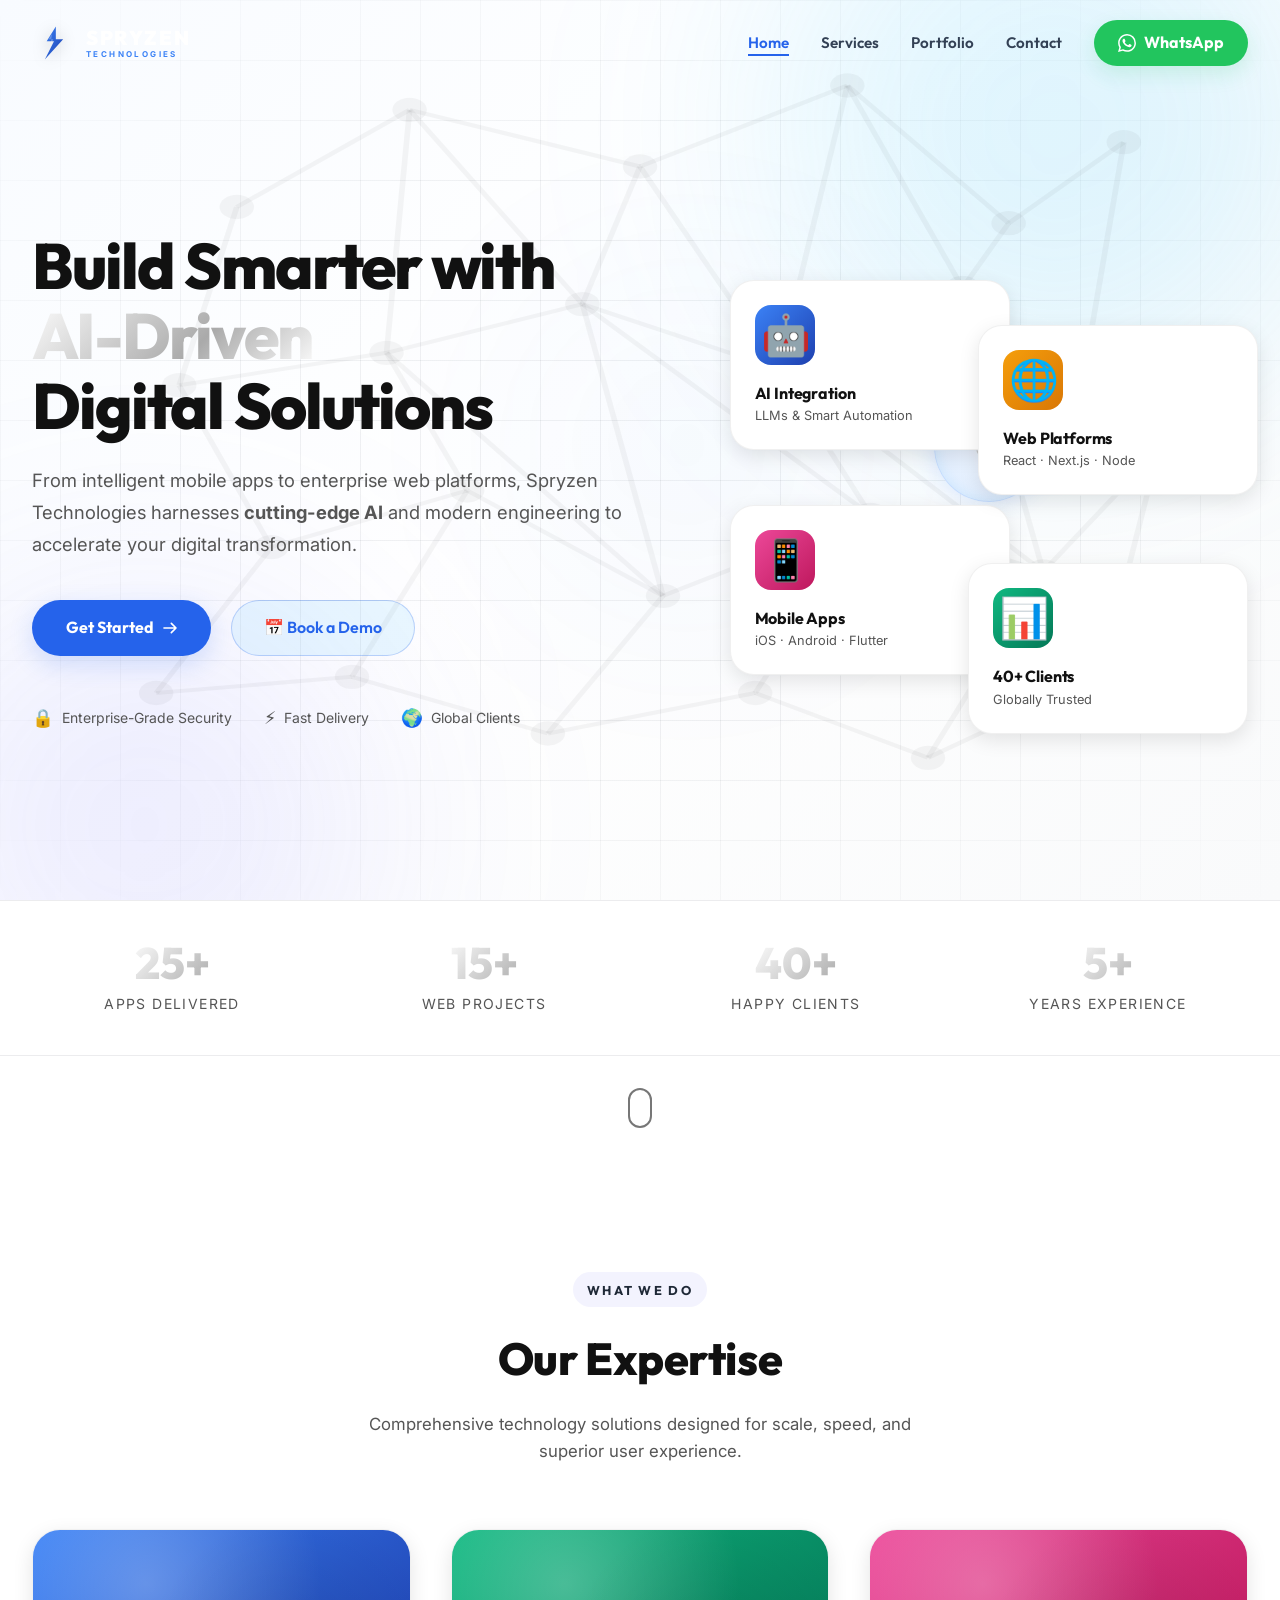
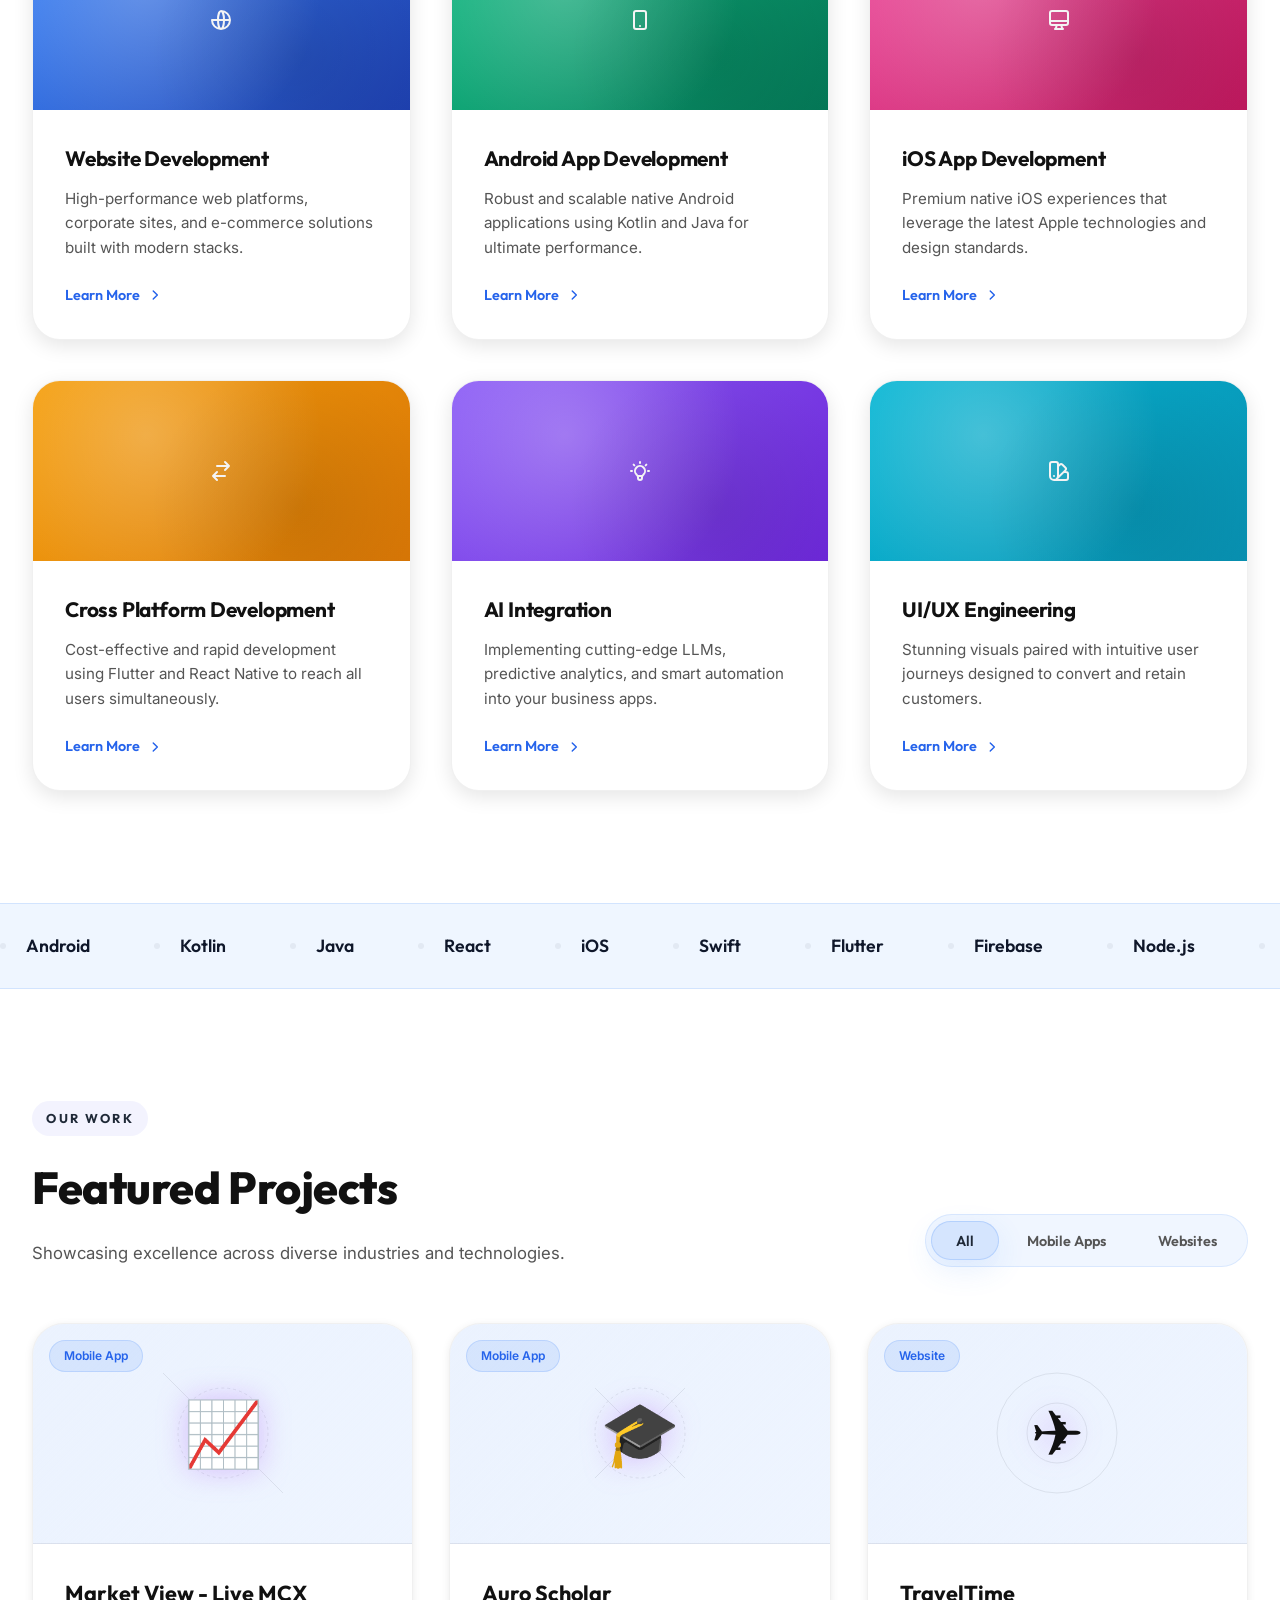
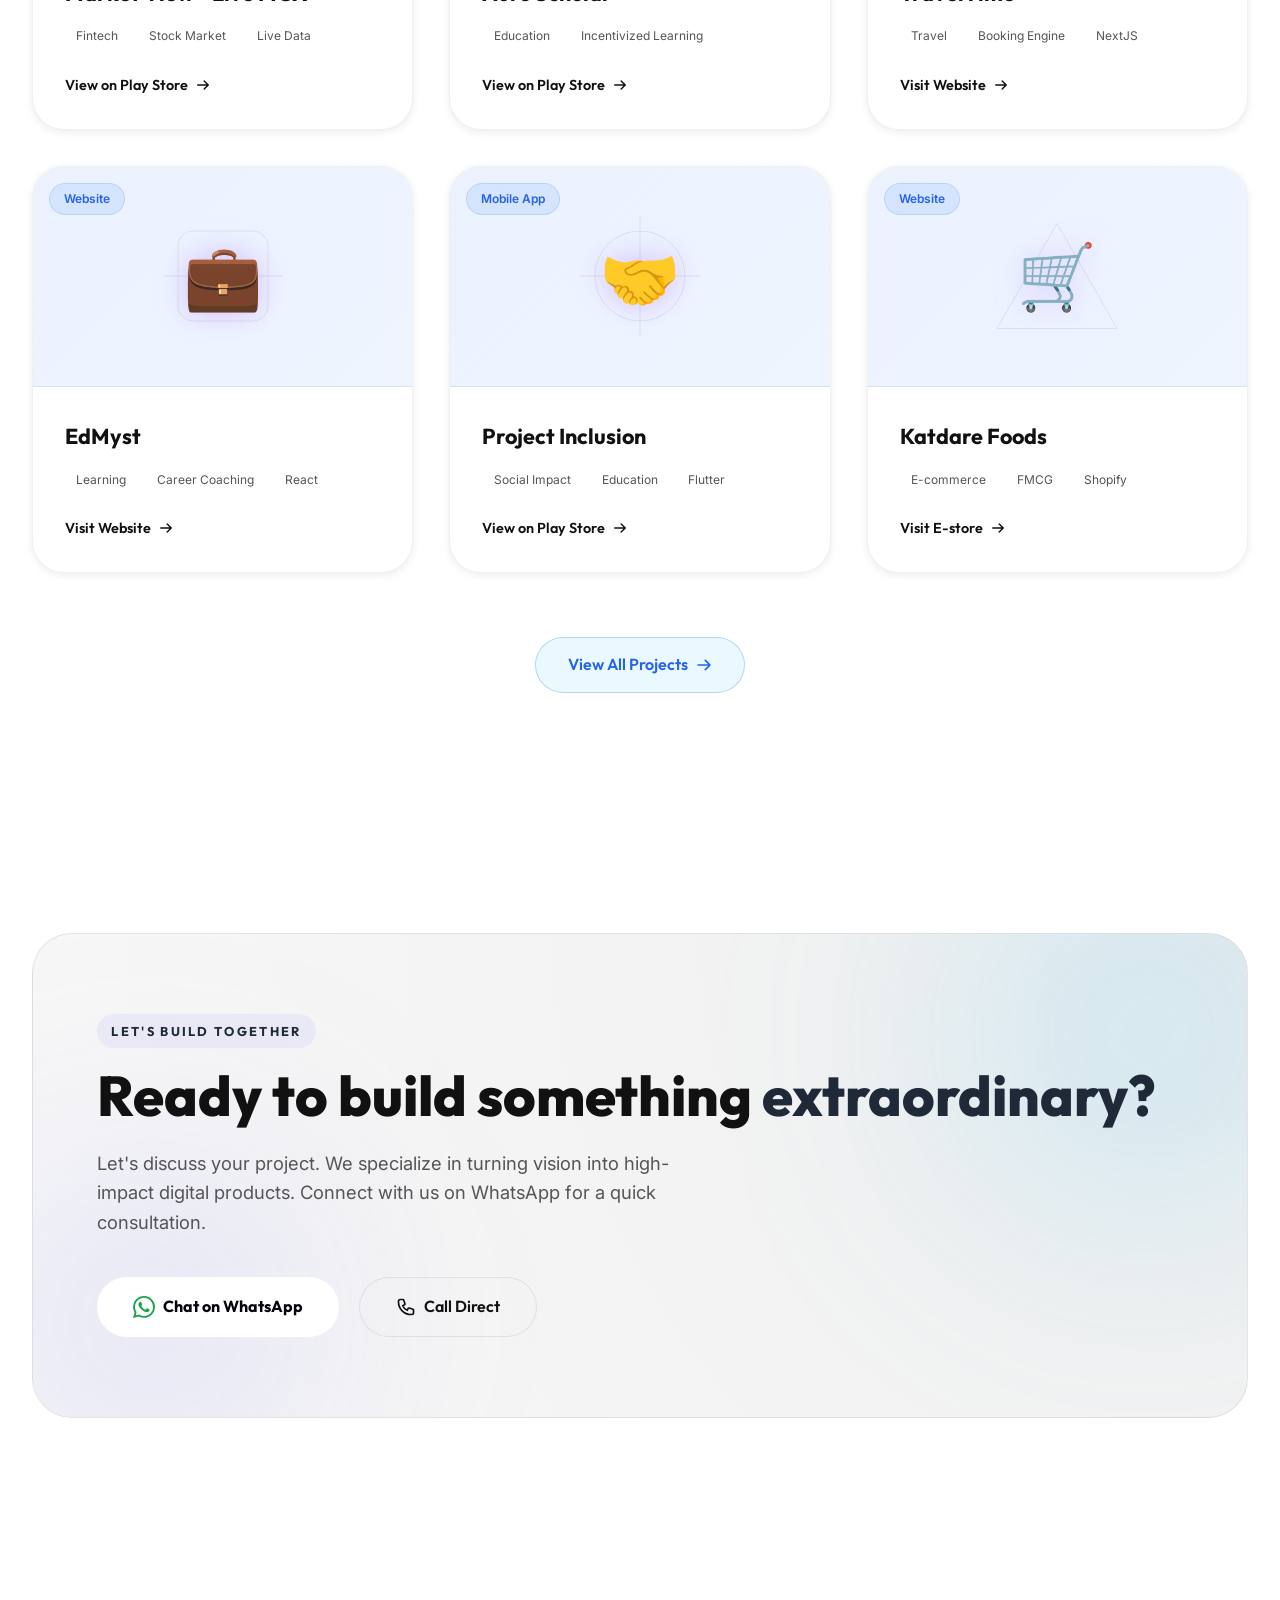
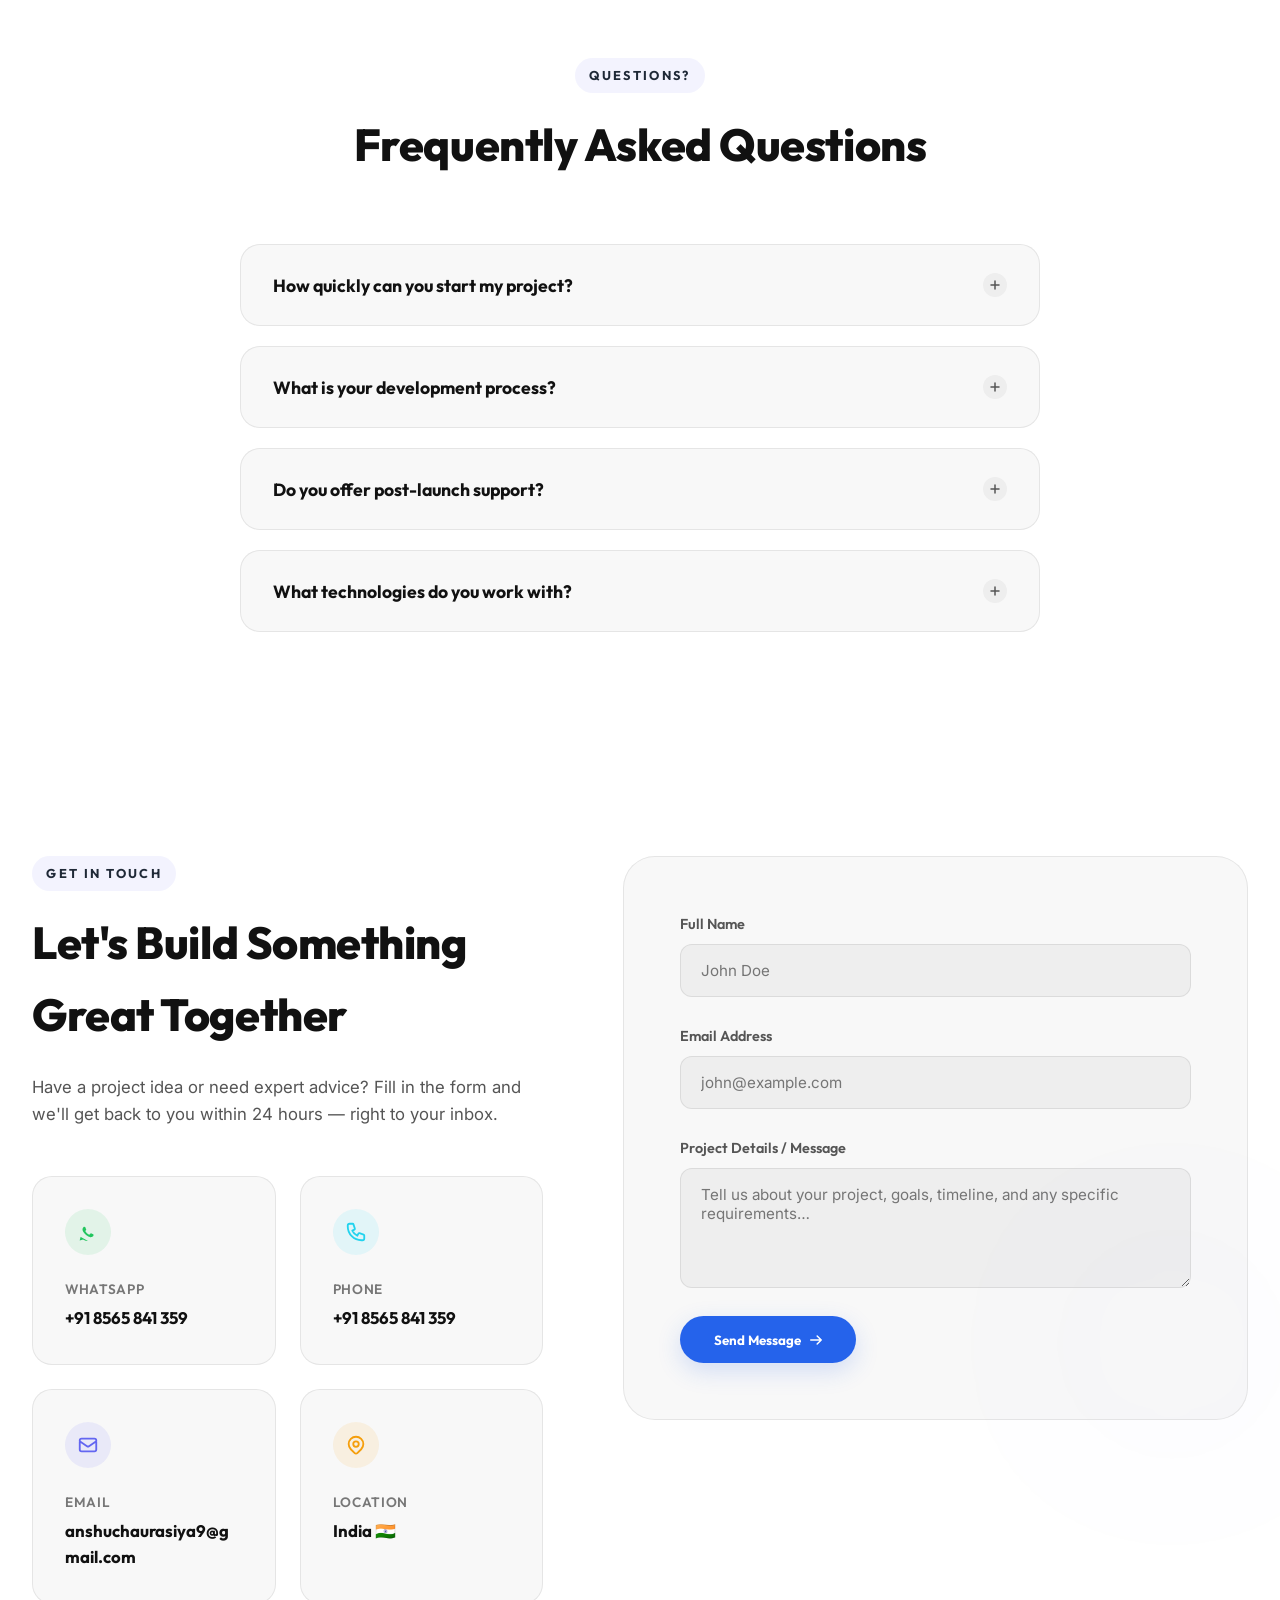
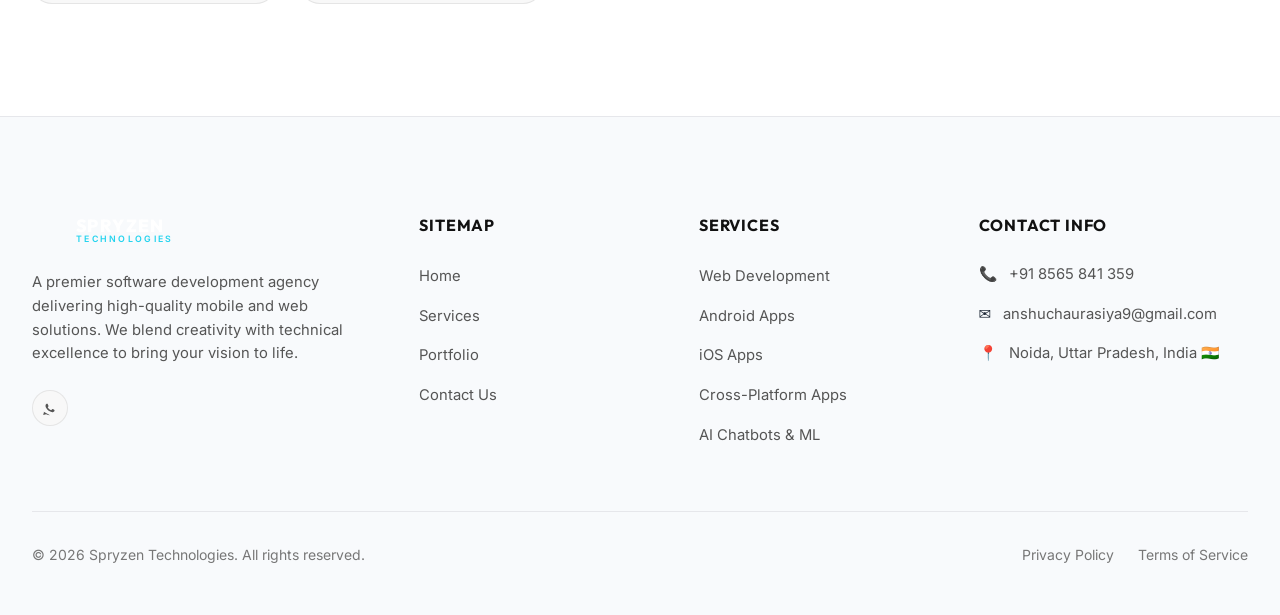
==== commit 93ec3c85: "updated changes" ====
--- a/index.html
+++ b/index.html
@@ -17,20 +17,22 @@
     <nav class="nav" aria-label="Main navigation">
         <div class="container nav-inner">
             <a href="index.html" class="logo-wrapper" aria-label="Spryzen Technologies home">
-                <!-- Vector Gradient Logo -->
-                <svg viewBox="0 0 100 100" width="38" height="38" style="filter: drop-shadow(0 0 8px rgba(34,211,238,0.55));">
+                <!-- Modern Lightning Bolt Logo -->
+                <svg viewBox="0 0 120 120" width="44" height="44" style="filter: drop-shadow(0 2px 8px rgba(0,0,0,0.2));">
                     <defs>
-                        <linearGradient id="logoGrad" x1="0%" y1="0%" x2="100%" y2="100%">
-                            <stop offset="0%" stop-color="#ffffff" />
-                            <stop offset="55%" stop-color="#aaaaaa" />
-                            <stop offset="100%" stop-color="#666666" />
+                        <linearGradient id="boltGrad" x1="0%" y1="0%" x2="100%" y2="100%">
+                            <stop offset="0%" stop-color="#3b82f6" />
+                            <stop offset="100%" stop-color="#1e40af" />
                         </linearGradient>
                     </defs>
-                    <path d="M35 12 L78 12 L55 44 L88 44 L28 92 L46 56 L14 56 Z" fill="url(#logoGrad)" />
+                    <!-- Lightning Bolt Shape -->
+                    <path d="M 65 15 L 40 55 L 60 55 L 35 105 L 85 50 L 65 50 Z" fill="url(#boltGrad)" />
+                    <!-- Highlight accent -->
+                    <path d="M 55 35 L 45 50 L 58 50 L 48 75" fill="rgba(255,255,255,0.25)" />
                 </svg>
-                <div style="display: flex; flex-direction: column; gap: 1px; line-height: 1;">
-                    <span style="font-family: 'Outfit', sans-serif; font-weight: 800; font-size: 1.25rem; letter-spacing: 0.08em; color: #ffffff;">SPRYZEN</span>
-                    <span style="font-size: 0.6rem; letter-spacing: 0.26em; font-weight: 600; color: #22d3ee; text-transform: uppercase;">TECHNOLOGIES</span>
+                <div style="display: flex; flex-direction: column; gap: 2px; line-height: 1;">
+                    <span style="font-family: 'Outfit', sans-serif; font-weight: 900; font-size: 1.25rem; letter-spacing: 0.08em; color: #ffffff;">SPRYZEN</span>
+                    <span style="font-size: 0.5rem; letter-spacing: 0.3em; font-weight: 700; color: #3b82f6; text-transform: uppercase;">TECHNOLOGIES</span>
                 </div>
             </a>
 
@@ -163,7 +165,6 @@
         <div class="container hero-container">
             <!-- Hero Left Side Content -->
             <div class="hero-left">
-                <span class="section-tag">⚡ Next-Gen Solutions</span>
                 <h1 id="hero-heading" class="hero-title font-display">
                     Build Smarter with <span class="hero-title-block"><span class="gradient-text">AI-Driven</span></span> Digital Solutions
                 </h1>
--- a/style.css
+++ b/style.css
@@ -34,8 +34,13 @@
     --font-display: "Outfit", system-ui, -apple-system, sans-serif;
 
     /* Animations & Transitions */
-    --transition-base: .3s cubic-bezier(.4, 0, .2, 1);
-    --transition-slow: .6s cubic-bezier(.4, 0, .2, 1);
+    --transition-base: 0.3s ease;
+    --transition-smooth: 0.3s cubic-bezier(0.4, 0, 0.2, 1);
+    --transition-slow: 0.6s cubic-bezier(0.4, 0, 0.2, 1);
+    --shadow-sm: 0 2px 8px rgba(0, 0, 0, 0.08);
+    --shadow-md: 0 6px 20px rgba(0, 0, 0, 0.1);
+    --shadow-lg: 0 12px 35px rgba(0, 0, 0, 0.12);
+    --shadow-xl: 0 20px 50px rgba(0, 0, 0, 0.15);
     --radius-lg: 1.25rem;
     --radius-xl: 2rem;
     --radius-2xl: 2.5rem;
@@ -198,35 +203,54 @@
     border: none;
     cursor: pointer;
     text-decoration: none;
-    transition: var(--transition-base);
-    box-shadow: 0 15px 35px rgba(37, 99, 235, 0.22);
+    transition: all 0.3s ease;
+    box-shadow: 0 8px 24px rgba(37, 99, 235, 0.18);
+    position: relative;
+    overflow: hidden;
+}
+.btn-primary::before {
+    content: '';
+    position: absolute;
+    top: 0;
+    left: -100%;
+    width: 100%;
+    height: 100%;
+    background: rgba(255, 255, 255, 0.15);
+    transition: left 0.3s ease;
 }
 .btn-primary:hover {
-    transform: translateY(-2px);
-    box-shadow: 0 18px 45px rgba(37, 99, 235, 0.25);
-    filter: brightness(1.05);
+    transform: translateY(-3px);
+    box-shadow: 0 14px 40px rgba(37, 99, 235, 0.25);
+    background: #1d4ed8;
+}
+.btn-primary:hover::before {
+    left: 100%;
+}
+.btn-primary:active {
+    transform: translateY(-1px);
 }
 
 .btn-secondary {
     display: inline-flex;
     align-items: center;
     gap: 0.5rem;
-    background: rgba(56, 189, 248, 0.12);
+    background: rgba(56, 189, 248, 0.1);
     color: #2563eb;
     font-family: var(--font-display);
     font-weight: 600;
     padding: 0.875rem 2rem;
     border-radius: 9999px;
-    border: 1px solid rgba(56, 189, 248, 0.28);
+    border: 1.5px solid rgba(37, 99, 235, 0.25);
     cursor: pointer;
     text-decoration: none;
-    transition: var(--transition-base);
+    transition: all 0.3s ease;
 }
 .btn-secondary:hover {
-    background: rgba(37, 99, 235, 0.16);
-    border-color: rgba(37, 99, 235, 0.4);
-    color: #0f172a;
+    background: rgba(37, 99, 235, 0.15);
+    border-color: rgba(37, 99, 235, 0.5);
+    color: #1d4ed8;
     transform: translateY(-2px);
+    box-shadow: 0 8px 20px rgba(37, 99, 235, 0.15);
 }
 
 .btn-whatsapp {
@@ -242,12 +266,13 @@
     border: none;
     cursor: pointer;
     text-decoration: none;
-    transition: var(--transition-base);
+    transition: all 0.3s ease;
+    box-shadow: 0 8px 20px rgba(34, 197, 94, 0.15);
 }
 .btn-whatsapp:hover {
     background: #16a34a;
-    box-shadow: 0 10px 25px rgba(34, 197, 94, 0.25);
-    transform: translateY(-1px);
+    box-shadow: 0 12px 32px rgba(34, 197, 94, 0.25);
+    transform: translateY(-2px);
 }
 
 .btn-cta-primary {
@@ -354,7 +379,7 @@
     font-family: var(--font-display);
     font-weight: 600;
     font-size: 0.95rem;
-    transition: var(--transition-base);
+    transition: all 0.3s ease;
     position: relative;
     padding: 0.25rem 0;
 }
@@ -369,7 +394,7 @@
     width: 0;
     height: 2px;
     background: #2563eb;
-    transition: var(--transition-base);
+    transition: width 0.3s ease;
 }
 .nav-link:hover::after, .nav-link-active::after {
     width: 100%;
@@ -548,47 +573,56 @@
 .hfc {
     position: absolute;
     display: flex;
-    align-items: center;
-    gap: 0.875rem;
-    padding: 0.75rem 1.25rem;
-    background: rgba(255, 255, 255, 0.95);
-    backdrop-filter: blur(12px);
-    border: 1px solid var(--clr-border);
-    border-radius: var(--radius-lg);
-    box-shadow: 0 10px 30px rgba(0,0,0,0.08);
-    transition: var(--transition-base);
+    flex-direction: column;
+    align-items: flex-start;
+    gap: 1rem;
+    padding: 1.5rem;
+    background: #ffffff;
+    backdrop-filter: blur(16px);
+    border: 1px solid rgba(0, 0, 0, 0.06);
+    border-radius: 1.5rem;
+    box-shadow: var(--shadow-md), inset 0 1px 0 rgba(255, 255, 255, 0.8);
+    transition: all 0.3s ease;
     z-index: 3;
+    min-width: 280px;
 }
 .hfc:hover {
-    border-color: var(--clr-border-hover);
-    transform: translateY(-3px);
+    border-color: rgba(37, 99, 235, 0.15);
+    transform: translateY(-4px);
+    box-shadow: var(--shadow-lg), inset 0 1px 0 rgba(255, 255, 255, 0.9);
 }
 .hfc-icon {
-    font-size: 1.35rem;
-    background: var(--clr-surface-2);
-    width: 38px;
-    height: 38px;
-    border-radius: 50%;
+    font-size: 2.5rem;
+    width: 60px;
+    height: 60px;
+    border-radius: 1rem;
     display: flex;
     align-items: center;
     justify-content: center;
-    border: 1px solid rgba(0,0,0,0.08);
-}
+    font-weight: 600;
+    letter-spacing: -0.05em;
+}
+.hfc-1 .hfc-icon { background: linear-gradient(135deg, #3b82f6 0%, #1e40af 100%); }
+.hfc-2 .hfc-icon { background: linear-gradient(135deg, #ec4899 0%, #be185d 100%); }
+.hfc-3 .hfc-icon { background: linear-gradient(135deg, #f59e0b 0%, #d97706 100%); }
+.hfc-4 .hfc-icon { background: linear-gradient(135deg, #10b981 0%, #047857 100%); }
 .hfc-title {
     font-family: var(--font-display);
     font-weight: 700;
-    font-size: 0.9rem;
+    font-size: 1rem;
     color: var(--clr-text-primary);
+    letter-spacing: -0.01em;
 }
 .hfc-sub {
-    font-size: 0.75rem;
-    color: var(--clr-text-secondary);
-}
-
-.hfc-1 { top: 10%; left: 0%; animation: floatItem 6s ease-in-out infinite; }
-.hfc-2 { top: 60%; left: -5%; animation: floatItem 6s ease-in-out infinite 1.5s; }
-.hfc-3 { top: 25%; right: 0%; animation: floatItem 6s ease-in-out infinite 3s; }
-.hfc-4 { top: 72%; right: 5%; animation: floatItem 6s ease-in-out infinite 4.5s; }
+    font-size: 0.8rem;
+    color: var(--clr-text-secondary);
+    line-height: 1.5;
+}
+
+.hfc-1 { top: 5%; left: 0%; animation: floatItem 7s ease-in-out infinite; }
+.hfc-2 { top: 55%; left: 0%; animation: floatItem 7s ease-in-out infinite 1.75s; }
+.hfc-3 { top: 15%; right: -2%; animation: floatItem 7s ease-in-out infinite 3.5s; }
+.hfc-4 { top: 68%; right: 0%; animation: floatItem 7s ease-in-out infinite 5.25s; }
 
 /* Stats Bar */
 .hero-stats-bar {
@@ -677,21 +711,29 @@
 /* Services section */
 .services-grid {
     display: grid;
-    grid-template-columns: repeat(auto-fill, minmax(360px, 1fr));
-    gap: 2rem;
+    grid-template-columns: repeat(auto-fill, minmax(300px, 1fr));
+    gap: 2.5rem;
 }
 .svc-card {
     background: #ffffff;
-    border: 1px solid rgba(15, 23, 42, 0.08);
-    border-radius: var(--radius-xl);
-    padding: 2.5rem;
-    transition: var(--transition-base);
+    border: 1px solid rgba(0, 0, 0, 0.06);
+    border-radius: 1.75rem;
+    padding: 0;
+    transition: all 0.3s ease;
     display: flex;
     flex-direction: column;
-    align-items: flex-start;
+    align-items: stretch;
     position: relative;
     overflow: hidden;
-}
+    box-shadow: var(--shadow-md);
+    animation: slideInUp 0.6s ease-out forwards;
+}
+.svc-card:nth-child(1) { animation-delay: 0.1s; }
+.svc-card:nth-child(2) { animation-delay: 0.2s; }
+.svc-card:nth-child(3) { animation-delay: 0.3s; }
+.svc-card:nth-child(4) { animation-delay: 0.4s; }
+.svc-card:nth-child(5) { animation-delay: 0.5s; }
+.svc-card:nth-child(6) { animation-delay: 0.6s; }
 .svc-card::before {
     content: '';
     position: absolute;
@@ -699,47 +741,76 @@
     left: 0;
     width: 100%;
     height: 100%;
-    background: radial-gradient(800px circle at var(--x, 0px) var(--y, 0px), rgba(0, 0, 0, 0.04), transparent 40%);
+    background: radial-gradient(800px circle at var(--x, 0px) var(--y, 0px), rgba(255, 255, 255, 0.5), transparent 40%);
     opacity: 0;
-    transition: opacity 0.5s;
+    transition: opacity 0.3s ease;
     pointer-events: none;
+    z-index: 1;
 }
 .svc-card:hover::before {
     opacity: 1;
 }
 .svc-card:hover {
-    transform: translateY(-5px);
-    border-color: rgba(56, 189, 248, 0.2);
-    box-shadow: 0 18px 35px rgba(15, 23, 42, 0.08);
+    transform: translateY(-6px);
+    border-color: rgba(37, 99, 235, 0.15);
+    box-shadow: var(--shadow-lg);
 }
 .svc-icon-wrapper {
-    width: 56px;
-    height: 56px;
-    background: rgba(59, 130, 246, 0.1);
-    border: 1px solid rgba(59, 130, 246, 0.18);
-    border-radius: var(--radius-lg);
+    width: 100%;
+    height: 180px;
+    background: linear-gradient(135deg, #3b82f6 0%, #1e40af 100%);
     display: flex;
     align-items: center;
     justify-content: center;
-    color: #2563eb;
-    margin-bottom: 1.5rem;
-    transition: var(--transition-base);
+    color: #ffffff;
+    font-size: 4rem;
+    transition: all 0.3s ease;
+    position: relative;
+    overflow: hidden;
+}
+.svc-card:nth-child(1) .svc-icon-wrapper { background: linear-gradient(135deg, #3b82f6 0%, #1e40af 100%); }
+.svc-card:nth-child(2) .svc-icon-wrapper { background: linear-gradient(135deg, #10b981 0%, #047857 100%); }
+.svc-card:nth-child(3) .svc-icon-wrapper { background: linear-gradient(135deg, #ec4899 0%, #be185d 100%); }
+.svc-card:nth-child(4) .svc-icon-wrapper { background: linear-gradient(135deg, #f59e0b 0%, #d97706 100%); }
+.svc-card:nth-child(5) .svc-icon-wrapper { background: linear-gradient(135deg, #8b5cf6 0%, #6d28d9 100%); }
+.svc-card:nth-child(6) .svc-icon-wrapper { background: linear-gradient(135deg, #06b6d4 0%, #0891b2 100%); }
+.svc-icon-wrapper::after {
+    content: '';
+    position: absolute;
+    inset: 0;
+    background: radial-gradient(circle at 30% 30%, rgba(255, 255, 255, 0.25), transparent 60%);
+    opacity: 1;
+    transition: opacity 0.3s ease;
+}
+.svc-icon-wrapper::before {
+    content: '';
+    position: absolute;
+    inset: 0;
+    background: radial-gradient(circle at 70% 70%, rgba(0, 0, 0, 0.1), transparent 50%);
+    z-index: 2;
 }
 .svc-card:hover .svc-icon-wrapper {
-    background: rgba(0,0,0,0.03);
-    border-color: rgba(0,0,0,0.08);
-    box-shadow: 0 0 12px rgba(0,0,0,0.08);
+    transform: scale(1.04);
+}
+.svc-card:hover .svc-icon-wrapper::after {
+    opacity: 0.6;
 }
 .svc-title {
     font-family: var(--font-display);
-    font-size: 1.35rem;
+    font-size: 1.3rem;
     font-weight: 700;
-    margin-bottom: 1rem;
+    color: var(--clr-text-primary);
+    margin-bottom: 0.75rem;
+    padding: 2rem 2rem 0 2rem;
+    letter-spacing: -0.01em;
 }
 .svc-desc {
     color: var(--clr-text-secondary);
     font-size: 0.95rem;
     margin-bottom: 1.5rem;
+    flex-grow: 1;
+    padding: 0 2rem;
+    line-height: 1.6;
 }
 .svc-link {
     display: inline-flex;
@@ -748,13 +819,30 @@
     font-family: var(--font-display);
     font-weight: 600;
     font-size: 0.9rem;
-    color: var(--clr-accent);
+    color: #2563eb;
     text-decoration: none;
-    transition: var(--transition-base);
+    transition: all 0.3s ease;
+    position: relative;
+    z-index: 2;
+    padding: 0 2rem 2rem 2rem;
     margin-top: auto;
 }
+.svc-link::after {
+    content: '';
+    position: absolute;
+    bottom: 0.75rem;
+    left: 2rem;
+    width: 0;
+    height: 2px;
+    background: #2563eb;
+    transition: width 0.3s;
+}
+.svc-link:hover::after {
+    width: 120px;
+}
 .svc-link:hover {
-    gap: 0.75rem;
+    color: #1d4ed8;
+    transform: translateX(3px);
 }
 
 /* Why Us Section styling */
@@ -988,18 +1076,19 @@
 /* Project Card */
 .project-card {
     background: #ffffff;
-    border: 1px solid rgba(15, 23, 42, 0.08);
+    border: 1px solid rgba(0, 0, 0, 0.06);
     border-radius: var(--radius-xl);
     overflow: hidden;
-    transition: var(--transition-base);
+    transition: all 0.3s ease;
     display: flex;
     flex-direction: column;
     height: 100%;
+    box-shadow: var(--shadow-sm);
 }
 .project-card:hover {
-    border-color: rgba(59, 130, 246, 0.2);
-    transform: translateY(-5px);
-    box-shadow: 0 25px 50px rgba(15, 23, 42, 0.08);
+    border-color: rgba(37, 99, 235, 0.15);
+    transform: translateY(-4px);
+    box-shadow: var(--shadow-lg);
 }
 
 .project-img-wrapper {
@@ -1192,7 +1281,7 @@
 .faq-content {
     max-height: 0;
     overflow: hidden;
-    transition: max-height 0.4s ease;
+    transition: max-height 0.3s ease;
 }
 .faq-content-inner {
     padding: 0 2rem 1.75rem;
@@ -1634,6 +1723,21 @@
     80%, 100% { opacity: 0; top: 18px; }
 }
 
+@keyframes cardGlow {
+    0%, 100% { box-shadow: 0 8px 24px rgba(0, 0, 0, 0.08), inset 0 0 0 0 rgba(255, 255, 255, 0); }
+    50% { box-shadow: 0 24px 48px rgba(0, 0, 0, 0.14), inset 0 0 0 2px rgba(255, 255, 255, 0.3); }
+}
+
+@keyframes slideInUp {
+    from { opacity: 0; transform: translateY(24px); }
+    to { opacity: 1; transform: translateY(0); }
+}
+
+@keyframes iconPulse {
+    0%, 100% { transform: scale(1); filter: drop-shadow(0 0 0 rgba(255, 255, 255, 0.3)); }
+    50% { transform: scale(1.02); filter: drop-shadow(0 0 8px rgba(255, 255, 255, 0.5)); }
+}
+
 /* Responsive Styles */
 @media (max-width: 1024px) {
     .hero-container {
@@ -1669,6 +1773,10 @@
     .contact-grid {
         grid-template-columns: 1fr;
         gap: 4rem;
+    }
+    .services-grid {
+        grid-template-columns: 1fr;
+        gap: 2rem;
     }
     .footer-grid {
         grid-template-columns: repeat(2, 1fr);
@@ -1752,6 +1860,21 @@
     .portfolio-grid {
         grid-template-columns: 1fr;
     }
+    .svc-icon-wrapper {
+        height: 140px;
+        font-size: 3rem;
+    }
+    .svc-title {
+        font-size: 1.1rem;
+        padding: 1.5rem 1.5rem 0 1.5rem;
+    }
+    .svc-desc {
+        padding: 0 1.5rem;
+        font-size: 0.9rem;
+    }
+    .svc-link {
+        padding: 0 1.5rem 1.5rem 1.5rem;
+    }
     .cta-card {
         padding: 3.5rem 2rem;
     }
